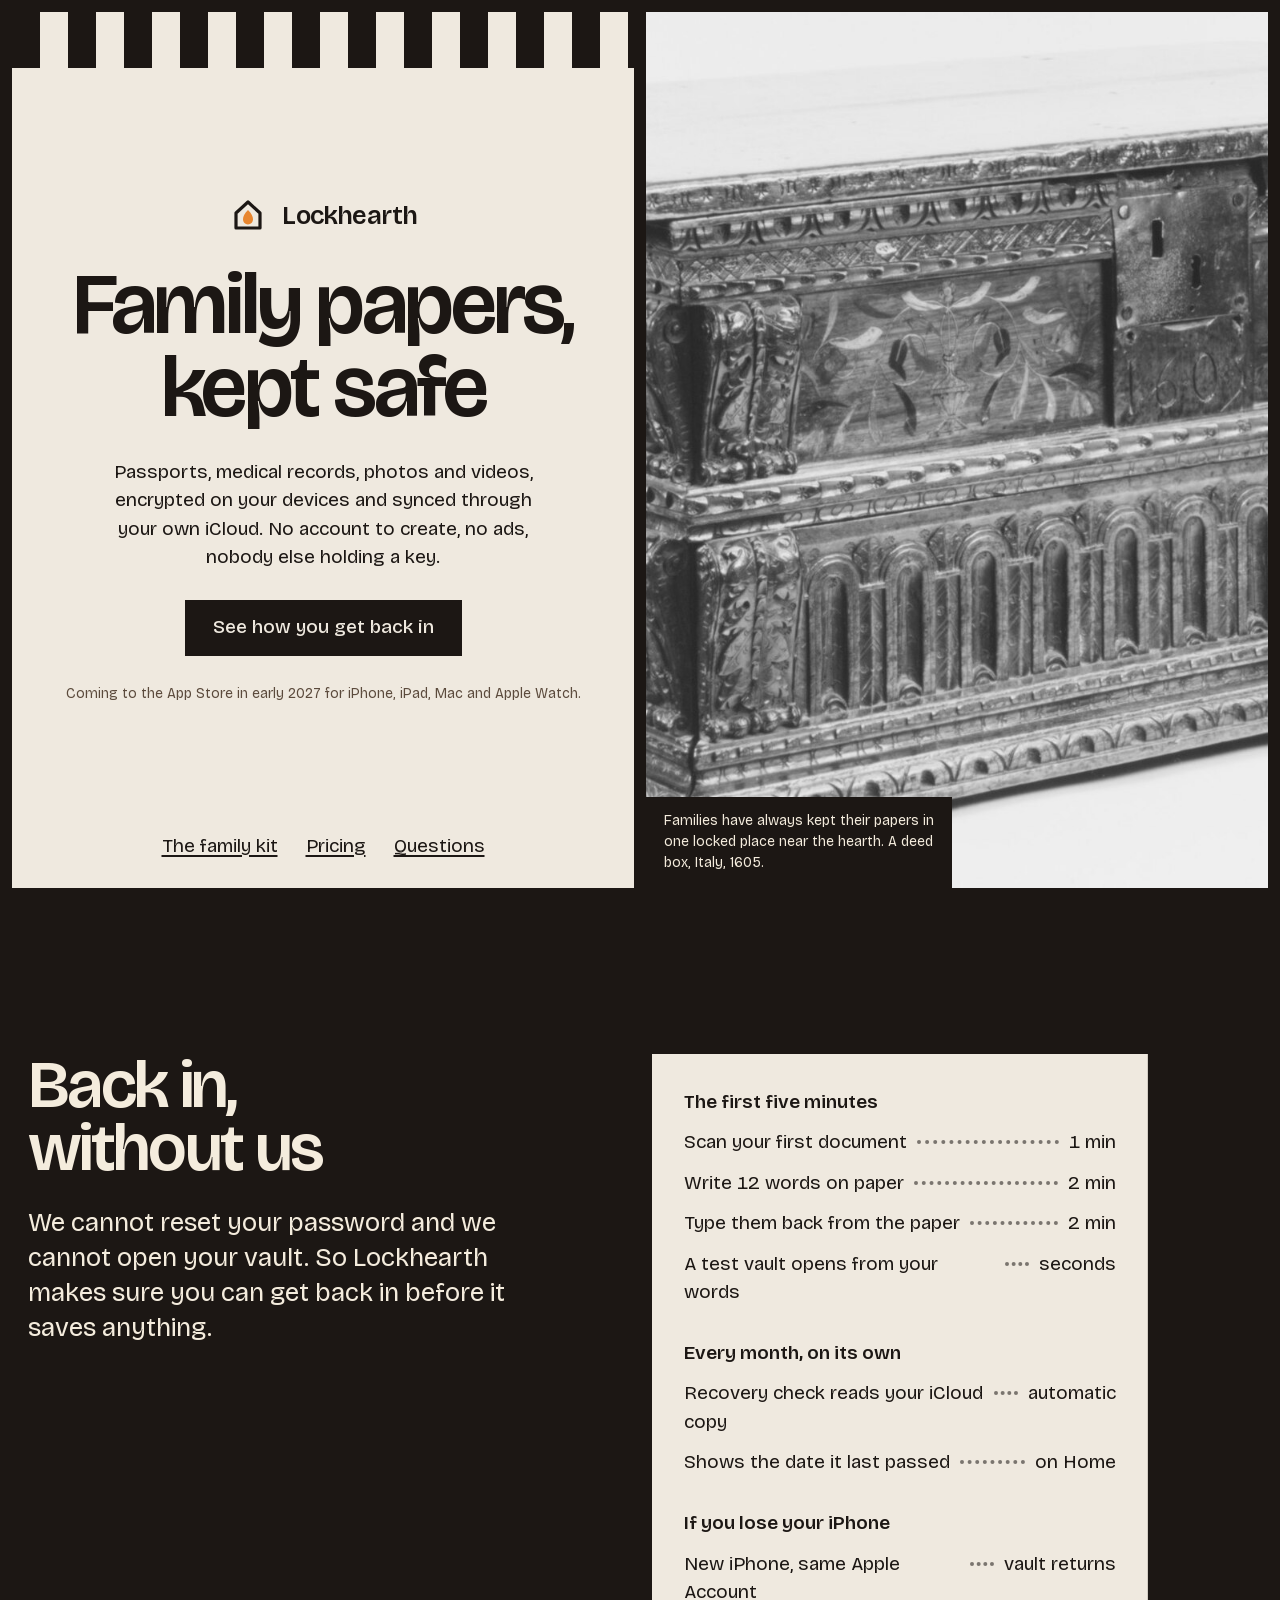
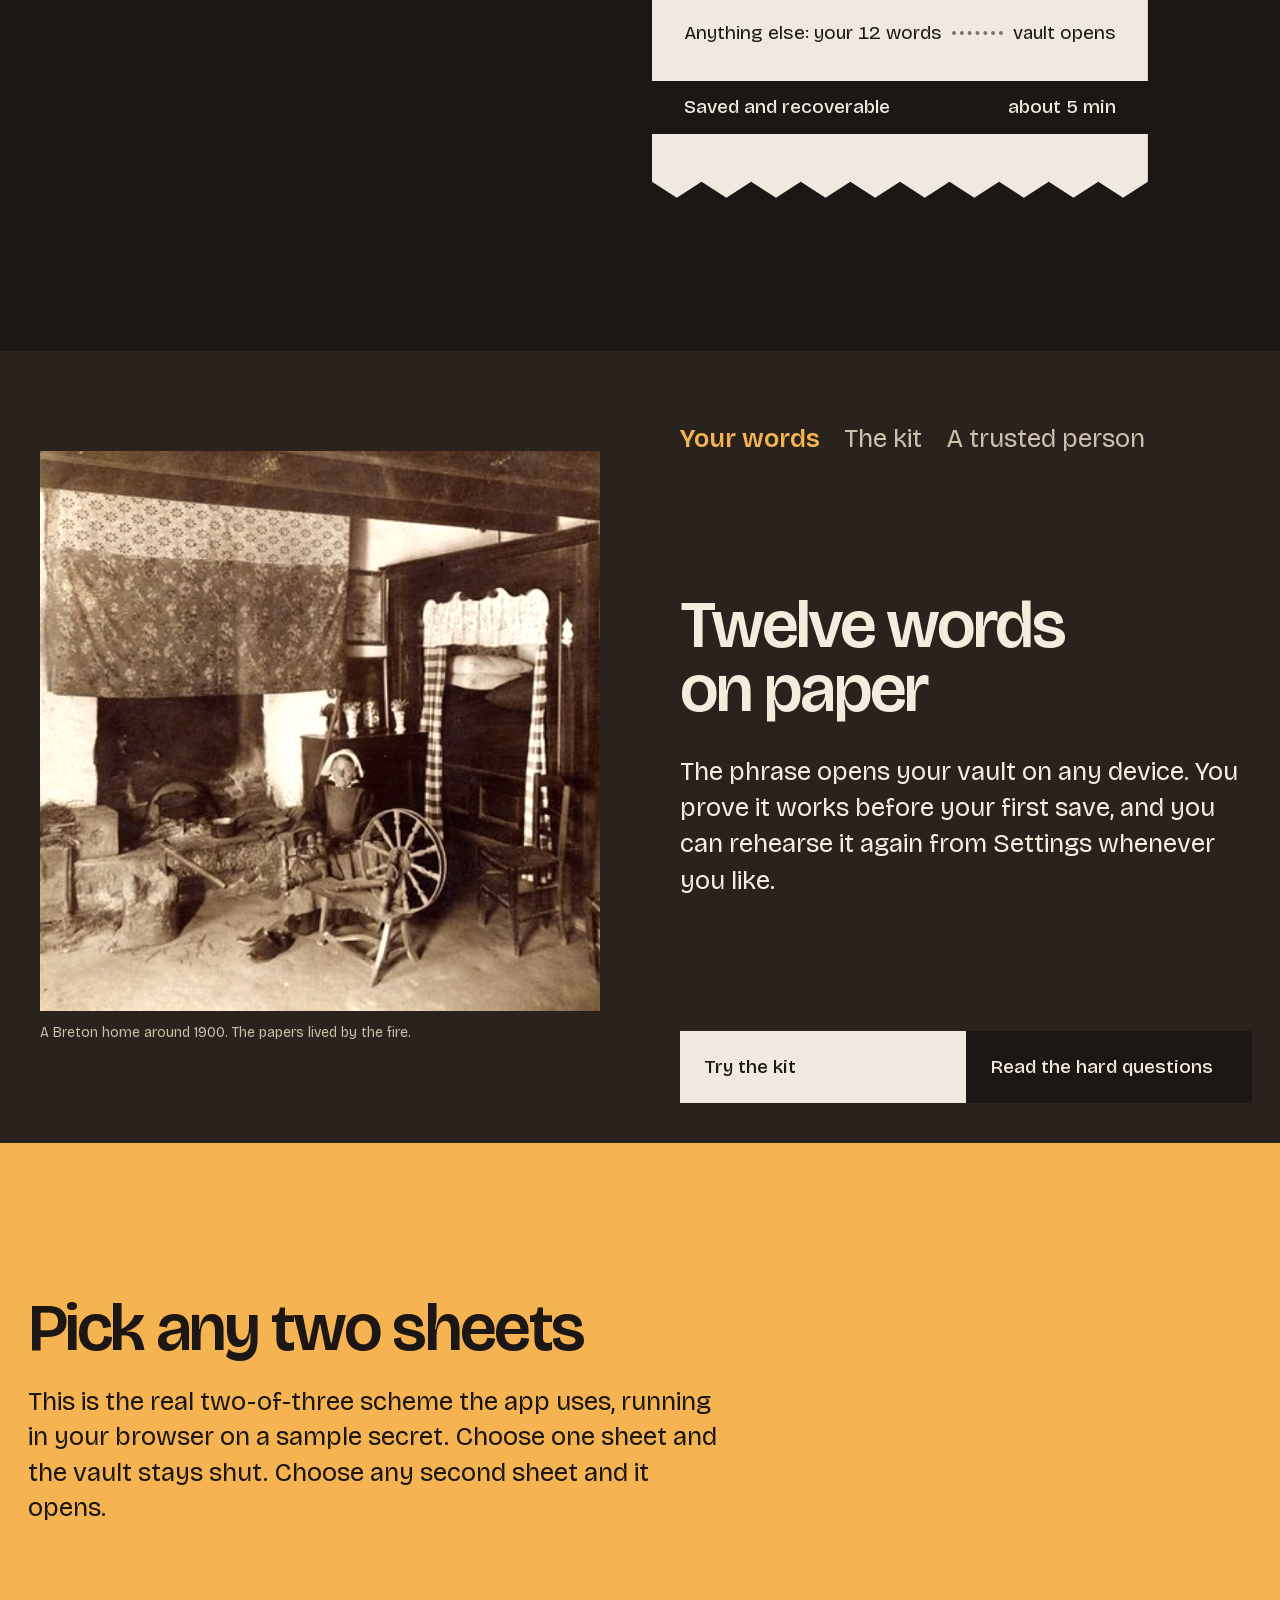
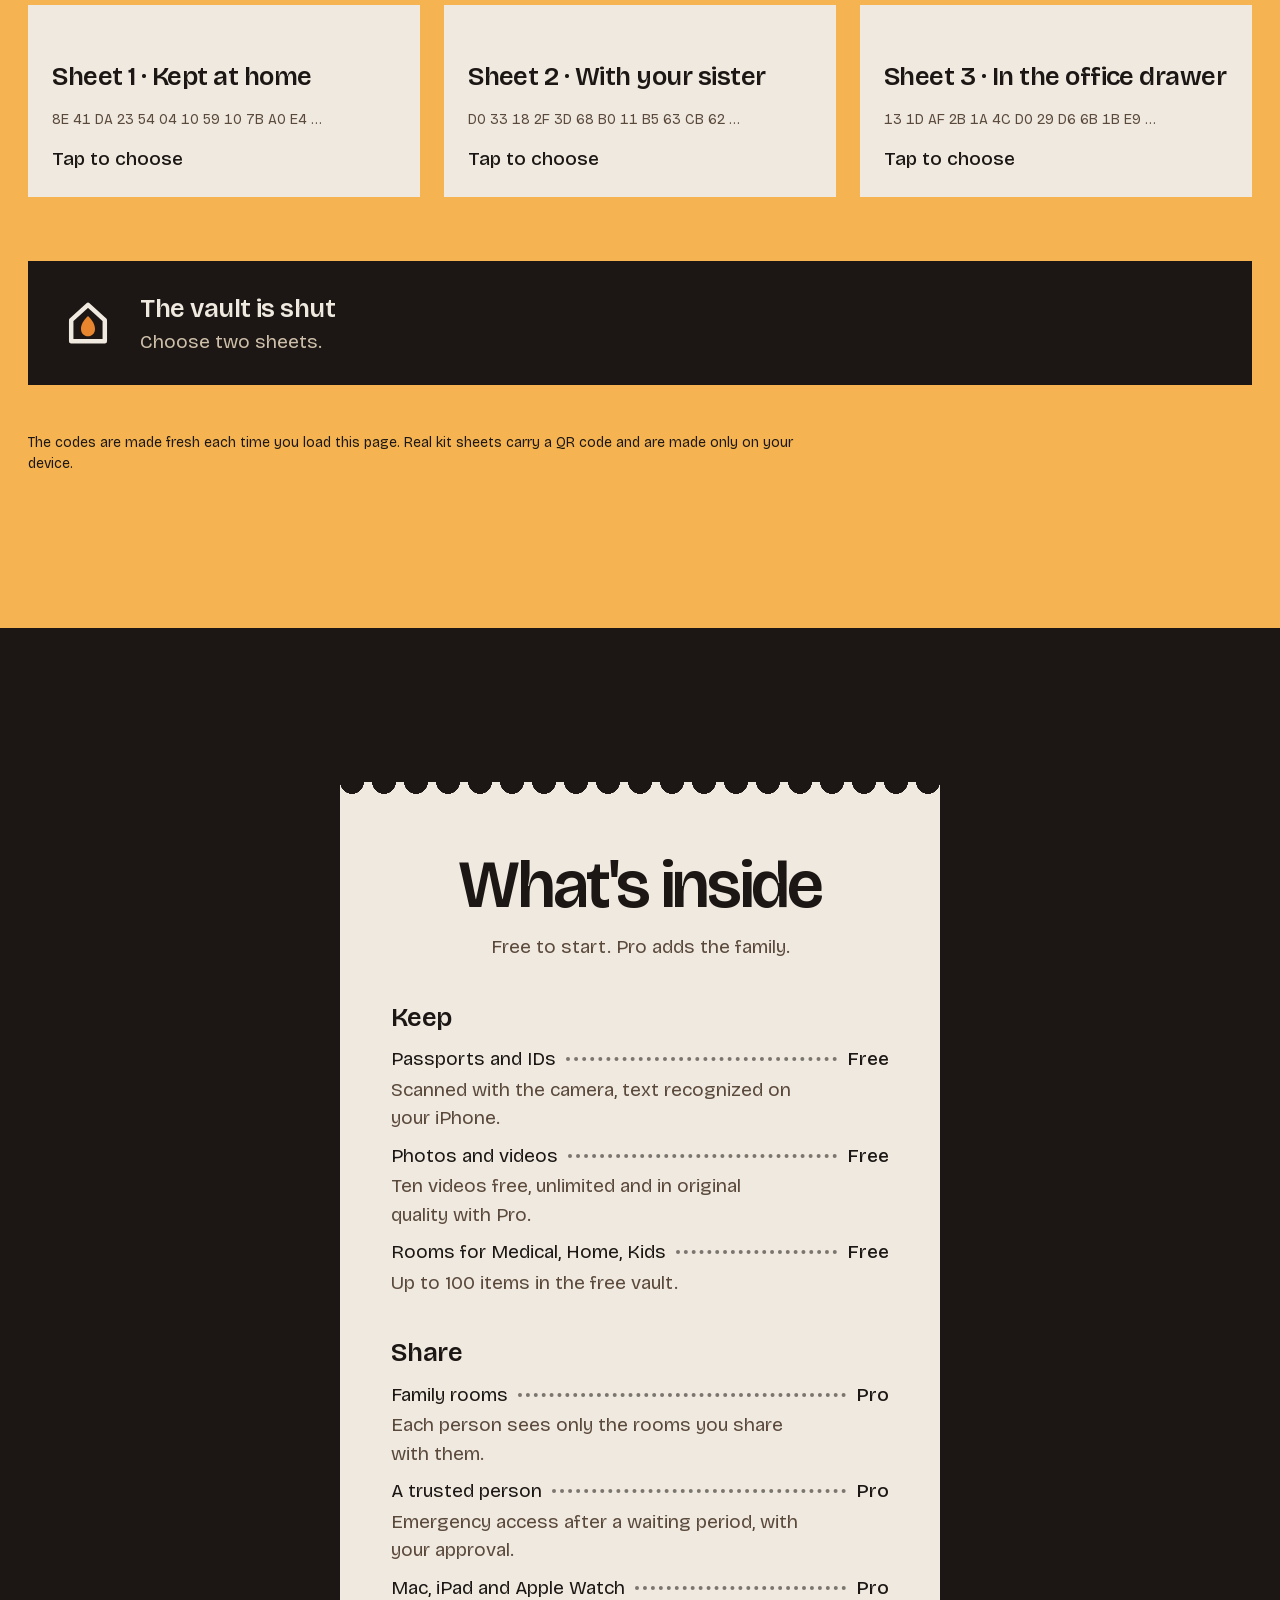
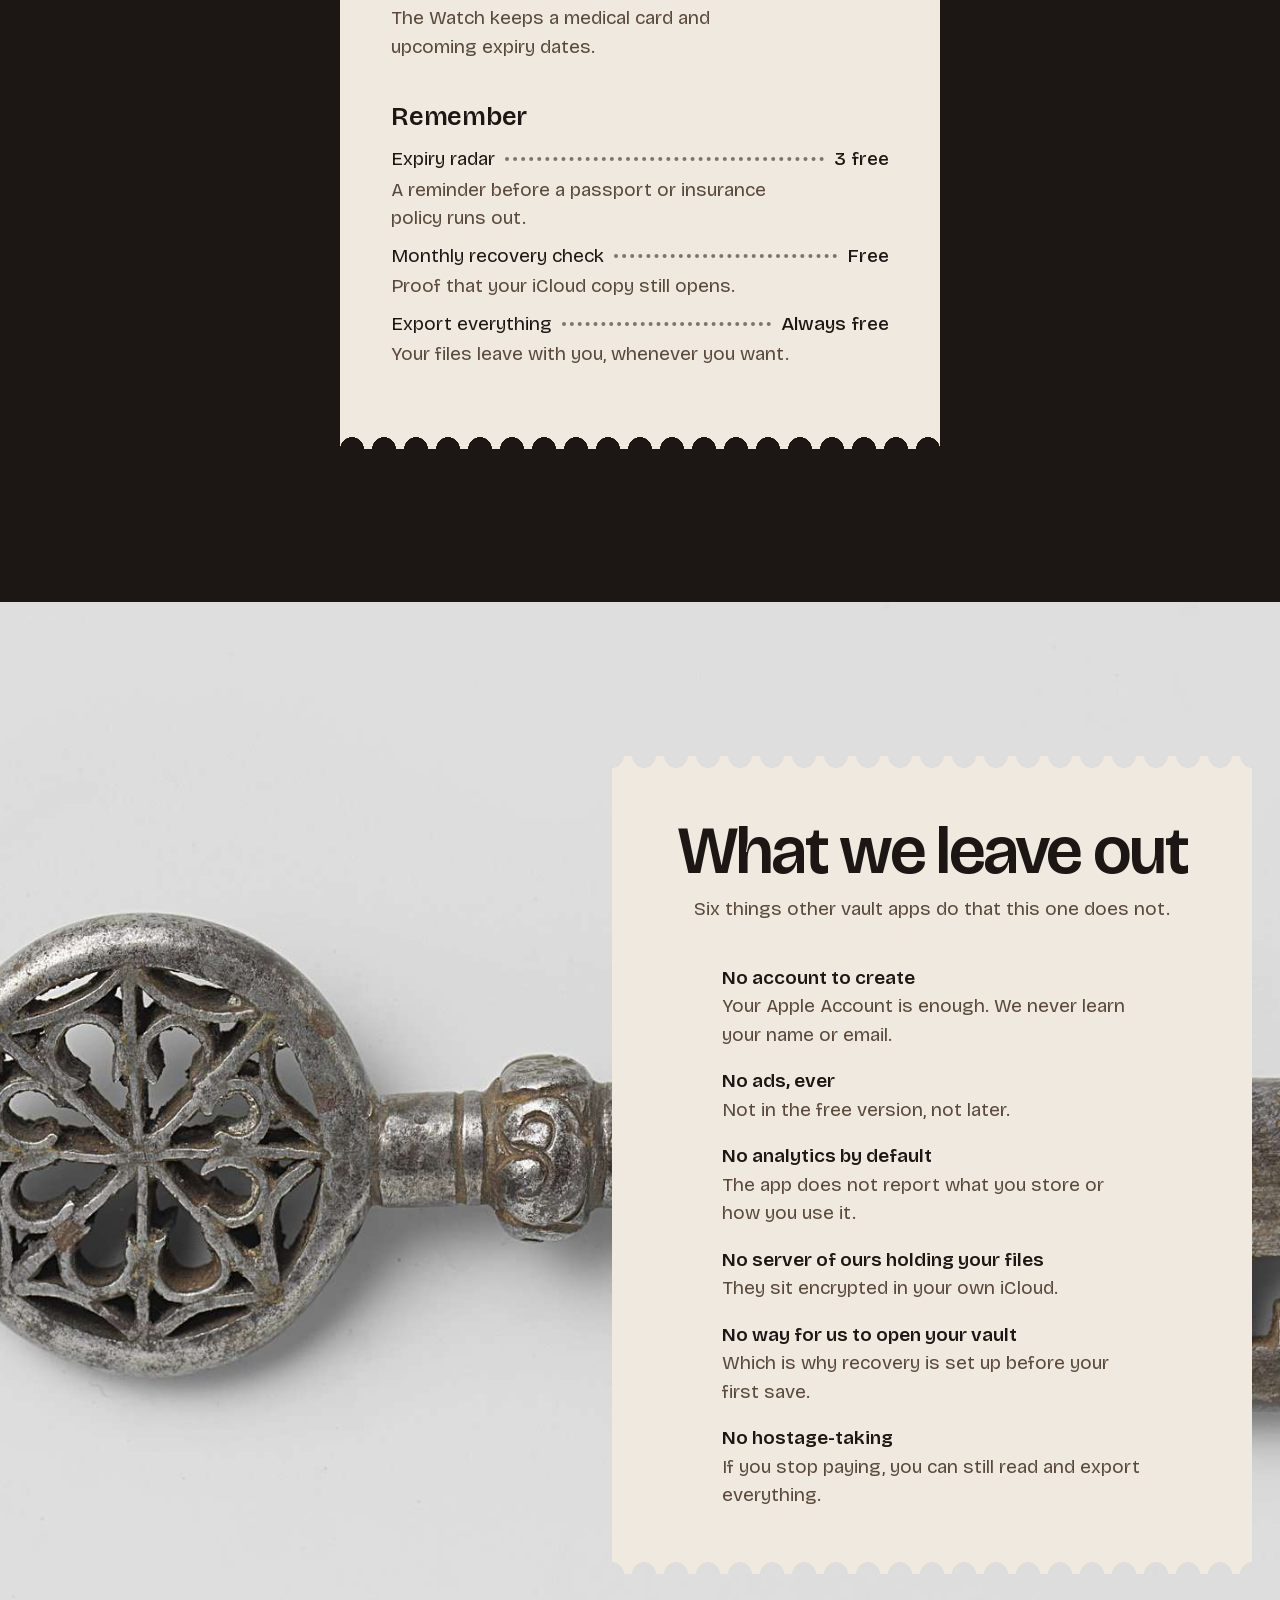
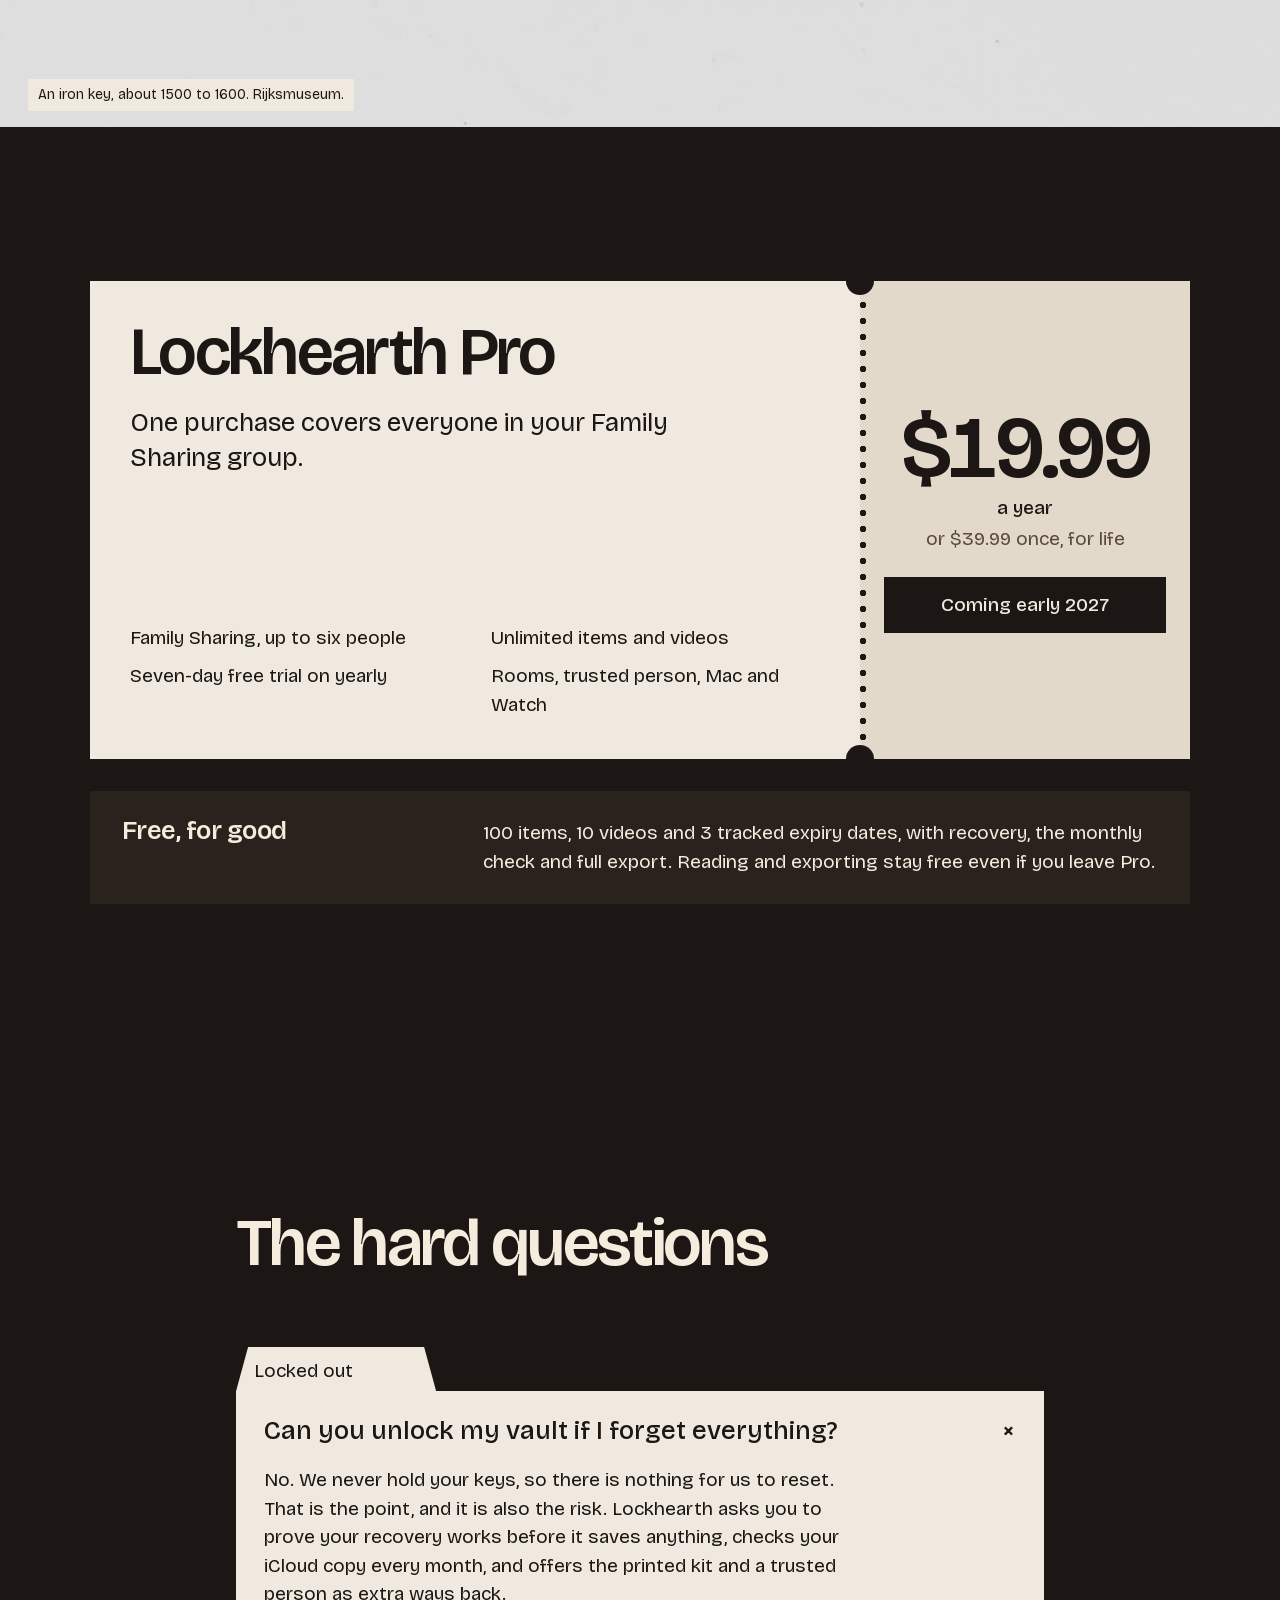
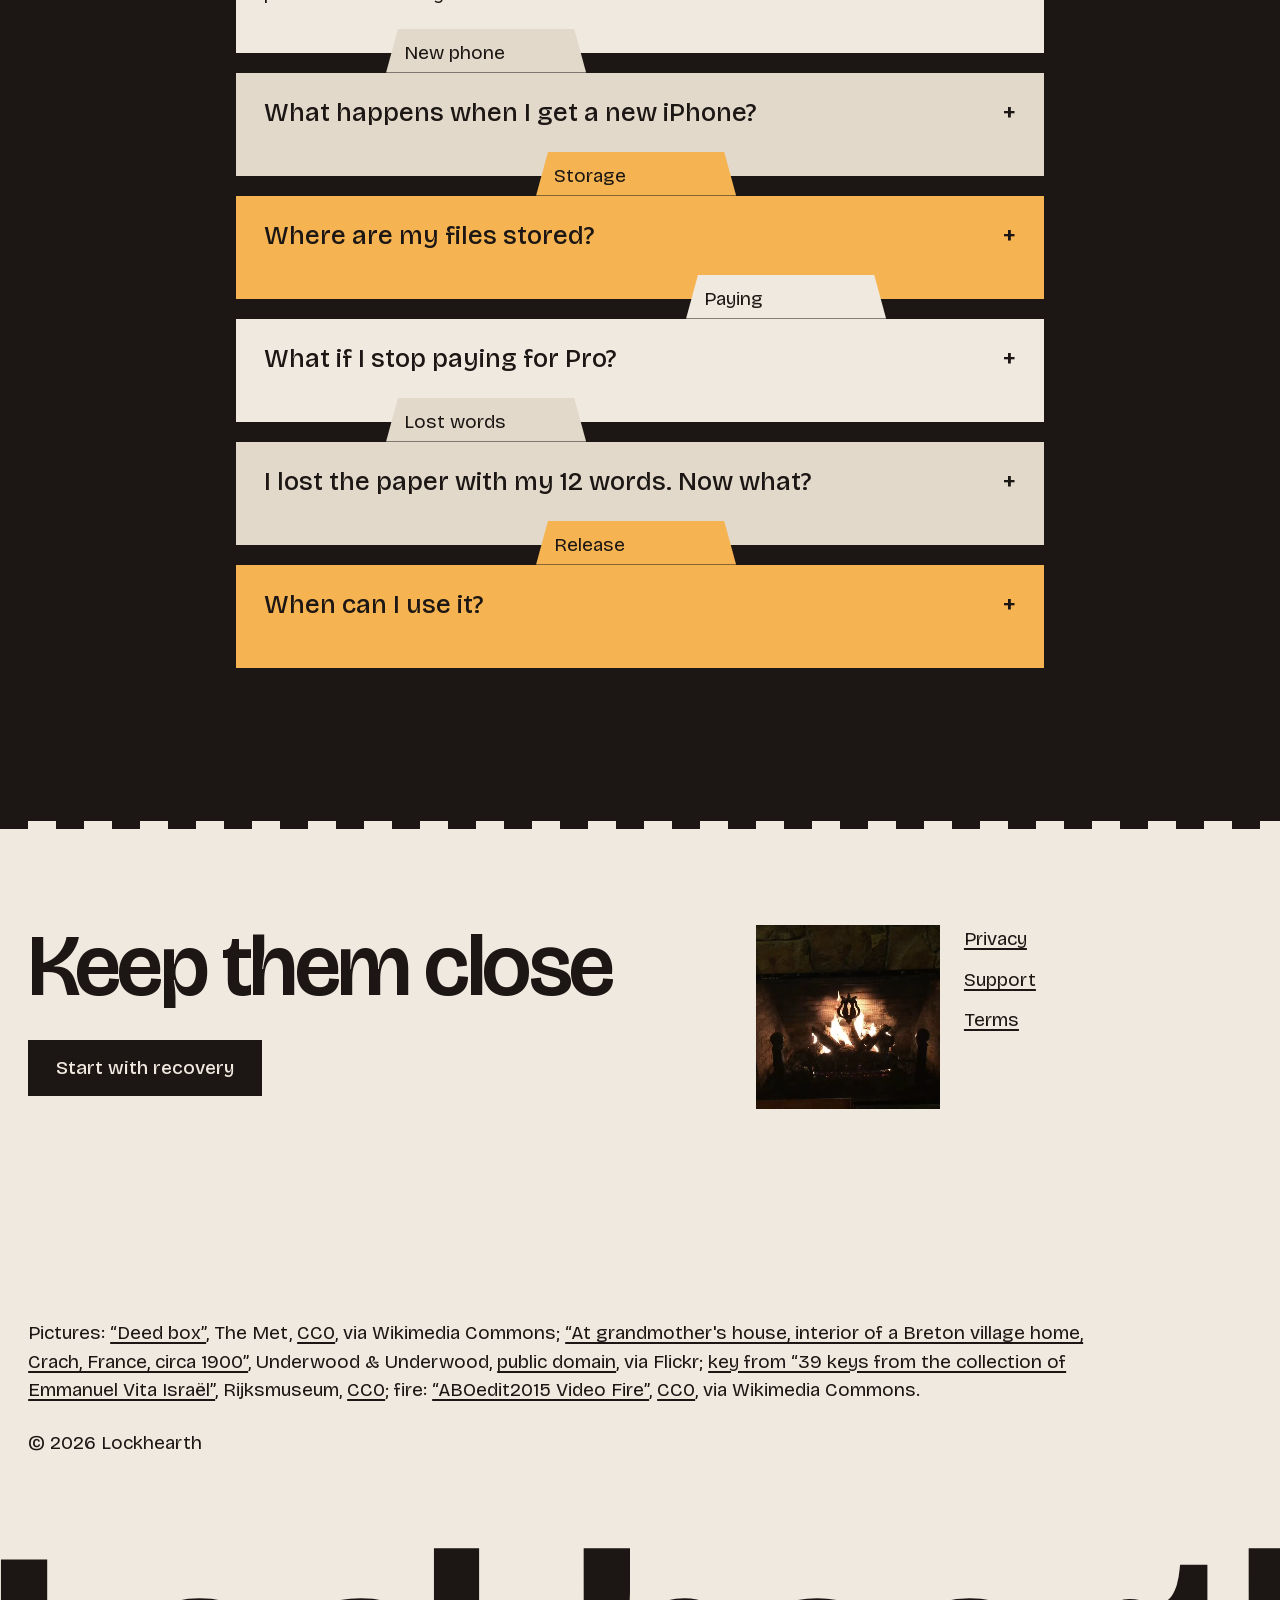
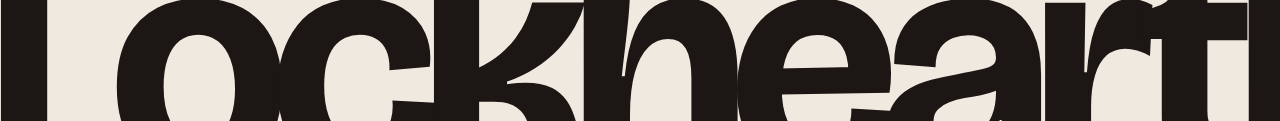
==== index.html @ ff902041 "Lockhearth site: landing page, privacy, support and terms Co-Authored-By: Claude Opus 5.5 <noreply@a" ====
<!doctype html>
<html lang="en">
<head>
<meta charset="utf-8">
<meta name="viewport" content="width=device-width, initial-scale=1">
<title>Lockhearth: a safe place for your family's papers</title>
<meta name="description" content="An encrypted vault for your family's passports, medical papers, photos and videos on iPhone, iPad, Mac and Apple Watch. No account, no ads. Coming to the App Store in early 2027.">
<meta name="theme-color" content="#1c1714">
<link rel="icon" href="favicon.png">
<link rel="apple-touch-icon" href="apple-touch-icon.png">
<link rel="preload" href="fonts/bricolage-latin.woff2" as="font" type="font/woff2" crossorigin>
<link rel="stylesheet" href="style.css">
<script>document.documentElement.classList.add("js")</script>
</head>
<body>
<a class="skip" href="#main">Skip to content</a>

<header class="hero">
  <div class="hero__card">
    <div class="stripe" aria-hidden="true"><span></span><span></span><span></span><span></span><span></span><span></span><span></span><span></span><span></span><span></span><span></span><span></span><span></span><span></span><span></span><span></span><span></span><span></span><span></span><span></span><span></span><span></span><span></span><span></span><span></span><span></span><span></span><span></span><span></span><span></span><span></span><span></span><span></span><span></span><span></span><span></span><span></span><span></span><span></span><span></span></div>
    <div class="hero__body">
      <a class="wordmark" href="./" aria-label="Lockhearth home">
        <svg viewBox="0 0 40 40" aria-hidden="true"><path d="M8 18 20 7l12 11v15H8z" fill="none" stroke="currentColor" stroke-width="3.2" stroke-linejoin="round"/><path d="M20 15c-3.6 3.4-5 6.6-5 9.2 0 3 2.2 5.2 5 5.2s5-2.2 5-5.2c0-2.6-1.4-5.8-5-9.2z" fill="#e8862f"/></svg>
        Lockhearth
      </a>
      <h1>Family papers, kept safe</h1>
      <p class="hero__lead">Passports, medical records, photos and videos, encrypted on your devices and synced through your own iCloud. No account to create, no ads, nobody else holding a key.</p>
      <a class="button" href="#back-in">See how you get back in</a>
      <p class="hero__when">Coming to the App Store in early 2027 for iPhone, iPad, Mac and Apple Watch.</p>
    </div>
    <nav class="hero__links" aria-label="Sections">
      <a href="#kit">The family kit</a>
      <a href="#pricing">Pricing</a>
      <a href="#questions">Questions</a>
    </nav>
  </div>
  <div class="hero__media">
    <figure class="hero__frame" data-crossfade>
      <img class="is-on drift" src="assets/deed-box.jpg" width="1920" height="1093" alt="A carved walnut deed box with an iron lock plate, dated 1605.">
      <img class="drift" src="assets/hearth.jpg" width="405" height="410" alt="The hearth of a Breton village home around 1900, with a spinning wheel and a box bed." loading="lazy">
      <img class="drift" src="assets/39-keys-from-the-collection-of-emmanuel.jpg" width="2000" height="1000" alt="An iron key from the sixteenth century with a pierced round bow." loading="lazy">
      <figcaption class="hero__caption">Families have always kept their papers in one locked place near the hearth. A deed box, Italy, 1605.</figcaption>
    </figure>
  </div>
</header>

<main id="main">

<section class="section" id="back-in" aria-labelledby="back-in-h">
  <div class="grid12">
    <div class="intro reveal">
      <h2 id="back-in-h">Back in, without us</h2>
      <p>We cannot reset your password and we cannot open your vault. So Lockhearth makes sure you can get back in before it saves anything.</p>
    </div>
    <div class="slip-wrap reveal">
      <div class="slip" role="group" aria-label="Recovery, step by step">
        <h3>The first five minutes</h3>
        <div class="row"><span class="what">Scan your first document</span><span class="leader"></span><span class="val">1 min</span></div>
        <div class="row"><span class="what">Write 12 words on paper</span><span class="leader"></span><span class="val">2 min</span></div>
        <div class="row"><span class="what">Type them back from the paper</span><span class="leader"></span><span class="val">2 min</span></div>
        <div class="row"><span class="what">A test vault opens from your words</span><span class="leader"></span><span class="val">seconds</span></div>
        <h3>Every month, on its own</h3>
        <div class="row"><span class="what">Recovery check reads your iCloud copy</span><span class="leader"></span><span class="val">automatic</span></div>
        <div class="row"><span class="what">Shows the date it last passed</span><span class="leader"></span><span class="val">on Home</span></div>
        <h3>If you lose your iPhone</h3>
        <div class="row"><span class="what">New iPhone, same Apple Account</span><span class="leader"></span><span class="val">vault returns</span></div>
        <div class="row"><span class="what">Anything else: your 12 words</span><span class="leader"></span><span class="val">vault opens</span></div>
        <div class="result"><span>Saved and recoverable</span><span class="num">about 5 min</span></div>
      </div>
    </div>
  </div>
</section>

<section class="plate" aria-label="Three ways back in">
  <div class="split">
    <div class="plate__img reveal">
      <figure>
        <img src="assets/hearth.jpg" width="405" height="410" alt="The hearth of a Breton village home around 1900." loading="lazy">
        <figcaption>A Breton home around 1900. The papers lived by the fire.</figcaption>
      </figure>
    </div>
    <div class="plate__text">
      <div class="tabs reveal" role="tablist" aria-label="Ways back in">
        <button role="tab" id="t-phrase" aria-controls="p-phrase" aria-selected="true">Your words</button>
        <button role="tab" id="t-kit" aria-controls="p-kit" aria-selected="false" tabindex="-1">The kit</button>
        <button role="tab" id="t-person" aria-controls="p-person" aria-selected="false" tabindex="-1">A trusted person</button>
      </div>
      <div class="reveal">
        <div class="panel" role="tabpanel" id="p-phrase" aria-labelledby="t-phrase">
          <h3>Twelve words on paper</h3>
          <p>The phrase opens your vault on any device. You prove it works before your first save, and you can rehearse it again from Settings whenever you like.</p>
        </div>
        <div class="panel" role="tabpanel" id="p-kit" aria-labelledby="t-kit" hidden>
          <h3>Three sheets, any two</h3>
          <p>Print the family kit and keep the sheets in different places: one at home, one with a sibling, one in a drawer at work. Any two open the vault. One alone reveals nothing.</p>
        </div>
        <div class="panel" role="tabpanel" id="p-person" aria-labelledby="t-person" hidden>
          <h3>Someone you choose</h3>
          <p>A trusted person can ask for access in an emergency. Nothing opens until a waiting period you set has passed and you approve it. You can refuse at any time before then.</p>
        </div>
      </div>
      <div class="cells reveal">
        <a href="#kit">Try the kit</a>
        <a href="#questions">Read the hard questions</a>
      </div>
    </div>
  </div>
</section>

<section class="section kit" id="kit" aria-labelledby="kit-h">
  <div class="grid12">
    <div class="head reveal">
      <h2 id="kit-h">Pick any two sheets</h2>
      <p>This is the real two-of-three scheme the app uses, running in your browser on a sample secret. Choose one sheet and the vault stays shut. Choose any second sheet and it opens.</p>
    </div>
    <div class="sheets reveal" data-kit>
      <button class="sheet" type="button" aria-pressed="false" data-x="1">
        <span class="stripe" aria-hidden="true"><span></span><span></span><span></span><span></span><span></span><span></span><span></span><span></span><span></span><span></span><span></span><span></span><span></span><span></span><span></span><span></span><span></span><span></span><span></span><span></span><span></span><span></span><span></span><span></span><span></span><span></span><span></span><span></span><span></span><span></span></span>
        <span class="sheet__body">
          <span class="sheet__name">Sheet 1 · Kept at home</span>
          <span class="sheet__code" data-code>Printed code appears here</span>
          <span class="sheet__state">Tap to choose</span>
        </span>
      </button>
      <button class="sheet" type="button" aria-pressed="false" data-x="2">
        <span class="stripe" aria-hidden="true"><span></span><span></span><span></span><span></span><span></span><span></span><span></span><span></span><span></span><span></span><span></span><span></span><span></span><span></span><span></span><span></span><span></span><span></span><span></span><span></span><span></span><span></span><span></span><span></span><span></span><span></span><span></span><span></span><span></span><span></span></span>
        <span class="sheet__body">
          <span class="sheet__name">Sheet 2 · With your sister</span>
          <span class="sheet__code" data-code>Printed code appears here</span>
          <span class="sheet__state">Tap to choose</span>
        </span>
      </button>
      <button class="sheet" type="button" aria-pressed="false" data-x="3">
        <span class="stripe" aria-hidden="true"><span></span><span></span><span></span><span></span><span></span><span></span><span></span><span></span><span></span><span></span><span></span><span></span><span></span><span></span><span></span><span></span><span></span><span></span><span></span><span></span><span></span><span></span><span></span><span></span><span></span><span></span><span></span><span></span><span></span><span></span></span>
        <span class="sheet__body">
          <span class="sheet__name">Sheet 3 · In the office drawer</span>
          <span class="sheet__code" data-code>Printed code appears here</span>
          <span class="sheet__state">Tap to choose</span>
        </span>
      </button>
    </div>
    <div class="vault reveal" data-vault aria-live="polite">
      <svg class="vault__icon" viewBox="0 0 40 40" aria-hidden="true"><path d="M8 18 20 7l12 11v15H8z" fill="none" stroke="currentColor" stroke-width="3.2" stroke-linejoin="round"/><path d="M20 15c-3.6 3.4-5 6.6-5 9.2 0 3 2.2 5.2 5 5.2s5-2.2 5-5.2c0-2.6-1.4-5.8-5-9.2z" fill="#e8862f"/></svg>
      <p class="vault__text"><strong data-vault-title>The vault is shut</strong><span data-vault-detail>Choose two sheets. Without the script, the idea is the same: any two of the three printed sheets rebuild the key; one sheet alone is just noise.</span></p>
    </div>
    <p class="note reveal">The codes are made fresh each time you load this page. Real kit sheets carry a QR code and are made only on your device.</p>
  </div>
</section>

<section class="section" aria-labelledby="inside-h">
  <div class="menu-wrap reveal">
    <div class="menu">
      <h2 id="inside-h">What's inside</h2>
      <p>Free to start. Pro adds the family.</p>
      <h3>Keep</h3>
      <div class="row"><span class="what">Passports and IDs</span><span class="leader"></span><span class="val">Free</span></div>
      <p class="desc">Scanned with the camera, text recognized on your iPhone.</p>
      <div class="row"><span class="what">Photos and videos</span><span class="leader"></span><span class="val">Free</span></div>
      <p class="desc">Ten videos free, unlimited and in original quality with Pro.</p>
      <div class="row"><span class="what">Rooms for Medical, Home, Kids</span><span class="leader"></span><span class="val">Free</span></div>
      <p class="desc">Up to 100 items in the free vault.</p>
      <h3>Share</h3>
      <div class="row"><span class="what">Family rooms</span><span class="leader"></span><span class="val">Pro</span></div>
      <p class="desc">Each person sees only the rooms you share with them.</p>
      <div class="row"><span class="what">A trusted person</span><span class="leader"></span><span class="val">Pro</span></div>
      <p class="desc">Emergency access after a waiting period, with your approval.</p>
      <div class="row"><span class="what">Mac, iPad and Apple Watch</span><span class="leader"></span><span class="val">Pro</span></div>
      <p class="desc">The Watch keeps a medical card and upcoming expiry dates.</p>
      <h3>Remember</h3>
      <div class="row"><span class="what">Expiry radar</span><span class="leader"></span><span class="val">3 free</span></div>
      <p class="desc">A reminder before a passport or insurance policy runs out.</p>
      <div class="row"><span class="what">Monthly recovery check</span><span class="leader"></span><span class="val">Free</span></div>
      <p class="desc">Proof that your iCloud copy still opens.</p>
      <div class="row"><span class="what">Export everything</span><span class="leader"></span><span class="val">Always free</span></div>
      <p class="desc">Your files leave with you, whenever you want.</p>
    </div>
  </div>
</section>

<section class="leave" aria-labelledby="leave-h">
  <img src="assets/39-keys-from-the-collection-of-emmanuel.jpg" width="2000" height="1000" alt="" loading="lazy">
  <div class="card reveal">
    <h2 id="leave-h">What we leave out</h2>
    <p>Six things other vault apps do that this one does not.</p>
    <ul>
      <li><strong>No account to create</strong><span>Your Apple Account is enough. We never learn your name or email.</span></li>
      <li><strong>No ads, ever</strong><span>Not in the free version, not later.</span></li>
      <li><strong>No analytics by default</strong><span>The app does not report what you store or how you use it.</span></li>
      <li><strong>No server of ours holding your files</strong><span>They sit encrypted in your own iCloud.</span></li>
      <li><strong>No way for us to open your vault</strong><span>Which is why recovery is set up before your first save.</span></li>
      <li><strong>No hostage-taking</strong><span>If you stop paying, you can still read and export everything.</span></li>
    </ul>
  </div>
  <p class="credit">An iron key, about 1500 to 1600. Rijksmuseum.</p>
</section>

<section class="section" id="pricing" aria-labelledby="pricing-h">
  <div class="ticket-wrap">
    <div class="ticket reveal">
      <div class="ticket__main">
        <div>
          <h2 id="pricing-h">Lockhearth Pro</h2>
          <p class="pitch">One purchase covers everyone in your Family Sharing group.</p>
        </div>
        <ul class="ticket__lines">
          <li>Family Sharing, up to six people</li>
          <li>Unlimited items and videos</li>
          <li>Seven-day free trial on yearly</li>
          <li>Rooms, trusted person, Mac and Watch</li>
        </ul>
      </div>
      <div class="ticket__stub">
        <p class="price num">$19.99<small>a year</small></p>
        <p class="or num">or $39.99 once, for life</p>
        <a class="button" href="#questions">Coming early 2027</a>
      </div>
    </div>
    <div class="free reveal">
      <h3>Free, for good</h3>
      <p>100 items, 10 videos and 3 tracked expiry dates, with recovery, the monthly check and full export. Reading and exporting stay free even if you leave Pro.</p>
    </div>
  </div>
</section>

<section class="section faq" id="questions" aria-labelledby="faq-h">
  <div class="grid12">
    <h2 class="heading reveal" id="faq-h">The hard questions</h2>
    <div class="cards reveal" data-cards>
      <div class="card-item" style="--i:0">
        <span class="card-tab">Locked out</span>
        <div class="card-body">
          <button class="card-q" type="button" aria-expanded="true" aria-controls="a1"><span>Can you unlock my vault if I forget everything?</span><span aria-hidden="true">+</span></button>
          <p class="card-a" id="a1">No. We never hold your keys, so there is nothing for us to reset. That is the point, and it is also the risk. Lockhearth asks you to prove your recovery works before it saves anything, checks your iCloud copy every month, and offers the printed kit and a trusted person as extra ways back.</p>
        </div>
      </div>
      <div class="card-item" style="--i:1">
        <span class="card-tab">New phone</span>
        <div class="card-body">
          <button class="card-q" type="button" aria-expanded="false" aria-controls="a2"><span>What happens when I get a new iPhone?</span><span aria-hidden="true">+</span></button>
          <p class="card-a" id="a2" hidden>Sign in with the same Apple Account and turn on iCloud Keychain. Your vault key arrives through iCloud Keychain and your encrypted files through iCloud. If the key has not arrived, the app waits and shows that it is waiting. It never shows an empty vault as if your files were gone. Your 12 words open it either way.</p>
        </div>
      </div>
      <div class="card-item" style="--i:2">
        <span class="card-tab">Storage</span>
        <div class="card-body">
          <button class="card-q" type="button" aria-expanded="false" aria-controls="a3"><span>Where are my files stored?</span><span aria-hidden="true">+</span></button>
          <p class="card-a" id="a3" hidden>On your devices and in your own iCloud, encrypted before they leave the device. Apple stores the encrypted data; neither Apple nor we can read it. Lockhearth has no server that receives your documents.</p>
        </div>
      </div>
      <div class="card-item" style="--i:3">
        <span class="card-tab">Paying</span>
        <div class="card-body">
          <button class="card-q" type="button" aria-expanded="false" aria-controls="a4"><span>What if I stop paying for Pro?</span><span aria-hidden="true">+</span></button>
          <p class="card-a" id="a4" hidden>You keep everything. You can read, open and export every file. You just cannot add beyond the free limits or use family features until you renew. A lifetime purchase stays lifetime.</p>
        </div>
      </div>
      <div class="card-item" style="--i:4">
        <span class="card-tab">Lost words</span>
        <div class="card-body">
          <button class="card-q" type="button" aria-expanded="false" aria-controls="a5"><span>I lost the paper with my 12 words. Now what?</span><span aria-hidden="true">+</span></button>
          <p class="card-a" id="a5" hidden>While you can still open the app, make a new phrase from Settings. The old one stops working for new data. If the paper may have been stolen, Lockhearth can also re-encrypt your vault so the old words open nothing.</p>
        </div>
      </div>
      <div class="card-item" style="--i:5">
        <span class="card-tab">Release</span>
        <div class="card-body">
          <button class="card-q" type="button" aria-expanded="false" aria-controls="a6"><span>When can I use it?</span><span aria-hidden="true">+</span></button>
          <p class="card-a" id="a6" hidden>Lockhearth is in testing now and comes to the App Store in early 2027, on iPhone, iPad, Mac and Apple Watch at the same time.</p>
        </div>
      </div>
    </div>
  </div>
</section>

</main>

<footer class="foot">
  <div class="stripe" aria-hidden="true"><span></span><span></span><span></span><span></span><span></span><span></span><span></span><span></span><span></span><span></span><span></span><span></span><span></span><span></span><span></span><span></span><span></span><span></span><span></span><span></span><span></span><span></span><span></span><span></span><span></span><span></span><span></span><span></span><span></span><span></span><span></span><span></span><span></span><span></span><span></span><span></span><span></span><span></span><span></span><span></span><span></span><span></span><span></span><span></span><span></span><span></span><span></span><span></span><span></span><span></span><span></span><span></span><span></span><span></span><span></span><span></span><span></span><span></span><span></span><span></span></div>
  <div class="foot__top">
    <div class="foot__invite">
      <p class="big">Keep them close</p>
      <a class="button" href="#back-in">Start with recovery</a>
    </div>
    <figure class="foot__fire">
      <video autoplay muted loop playsinline preload="metadata" poster="assets/aboedit2015-video-fire-poster.jpg" width="640" height="640" aria-label="A fire burning in a stone fireplace.">
        <source src="assets/aboedit2015-video-fire.webm" type="video/webm">
      </video>
    </figure>
    <nav class="foot__links" aria-label="Pages">
      <a href="privacy.html">Privacy</a>
      <a href="support.html">Support</a>
      <a href="terms.html">Terms</a>
    </nav>
  </div>
  <div class="foot__legal">
    <p class="credits">Pictures: <a href="https://commons.wikimedia.org/w/index.php?curid=60173444">“Deed box”</a>, The Met, <a href="https://creativecommons.org/publicdomain/zero/1.0/deed.en/">CC0</a>, via Wikimedia Commons; <a href="https://www.flickr.com/photos/70994841@N07/7899492072">“At grandmother's house, interior of a Breton village home, Crach, France, circa 1900”</a>, Underwood &amp; Underwood, <a href="https://creativecommons.org/publicdomain/mark/1.0/">public domain</a>, via Flickr; <a href="https://www.rijksmuseum.nl/en/collection/BK-KOG-2172">key from “39 keys from the collection of Emmanuel Vita Israël”</a>, Rijksmuseum, <a href="https://creativecommons.org/publicdomain/zero/1.0/">CC0</a>; fire: <a href="https://commons.wikimedia.org/wiki/File:ABOedit2015-Video-Fire.webm">“ABOedit2015 Video Fire”</a>, <a href="https://creativecommons.org/publicdomain/zero/1.0/deed.en">CC0</a>, via Wikimedia Commons.</p>
    <p>© 2026 Lockhearth</p>
  </div>
  <p class="foot__name" aria-hidden="true">Lockhearth</p>
</footer>

<script src="script.js" defer></script>
</body>
</html>
---- style.css ----
@font-face {
  font-family: "Bricolage Grotesque";
  src: url("fonts/bricolage-latin.woff2") format("woff2");
  font-weight: 200 800;
  font-display: swap;
}

:root {
  --bg: #1c1714;
  --surface: #2a221c;
  --paper: #efe9df;
  --paper-2: #e2d9cb;
  --ink: #1c1714;
  --muted: #5b4a3c;
  --on-bg: #f4ecdd;
  --on-bg-muted: #cdbfa9;
  --accent: #f5b451;
  --accent-ink: #1c1714;

  --step-small: clamp(0.8125rem, 0.79rem + 0.1vw, 0.875rem);
  --step-body: clamp(1.0625rem, 1rem + 0.25vw, 1.1875rem);
  --step-lead: clamp(1.25rem, 1.1rem + 0.7vw, 1.625rem);
  --step-head: clamp(2.25rem, 1.3rem + 3.6vw, 4.5rem);
  --step-display: clamp(2.75rem, 1rem + 5.6vw, 6.5rem);

  --margin: clamp(16px, 2.2vw, 32px);
  --gap: 12px;
  --section: clamp(96px, 12vw, 200px);
  --ease: cubic-bezier(0.2, 0.7, 0.2, 1);
}

*, *::before, *::after { box-sizing: border-box; }
html { -webkit-text-size-adjust: 100%; scroll-behavior: smooth; }
body {
  margin: 0;
  background: var(--bg);
  color: var(--on-bg);
  font-family: "Bricolage Grotesque", system-ui, sans-serif;
  font-size: var(--step-body);
  line-height: 1.5;
  font-optical-sizing: auto;
  -webkit-font-smoothing: antialiased;
}
img { display: block; max-width: 100%; height: auto; }
a { color: inherit; text-underline-offset: 0.18em; text-decoration-thickness: 2px; }
a:hover { text-decoration-color: var(--accent); }
h1, h2, h3 {
  font-weight: 600;
  letter-spacing: -0.04em;
  line-height: 0.95;
  margin: 0;
  text-wrap: balance;
}
p { margin: 0; }
:focus-visible { outline: 3px solid var(--accent); outline-offset: 3px; }
::selection { background: var(--accent); color: var(--accent-ink); }
.skip {
  position: absolute; left: var(--margin); top: -60px;
  background: var(--accent); color: var(--accent-ink); padding: 12px 16px; z-index: 10;
}
.skip:focus { top: var(--margin); }
.num { font-variant-numeric: tabular-nums; }

/* Buttons: one shape, square, one fill. */
.button {
  display: inline-flex; align-items: center; justify-content: center;
  min-height: 56px; padding: 0 28px;
  background: var(--ink); color: var(--paper);
  font: inherit; font-weight: 500; text-decoration: none;
  border: 0; cursor: pointer;
  transition: transform 160ms var(--ease), background-color 160ms var(--ease), color 160ms var(--ease);
}
.button:hover { background: var(--accent); color: var(--accent-ink); }
.button:active { transform: translateY(2px); }
.button--amber { background: var(--accent); color: var(--accent-ink); }
.button--amber:hover { background: var(--paper); color: var(--ink); }

/* The kit stripe: alternating ink and paper bars, the header of every printed sheet. */
.stripe {
  display: flex; height: 56px; overflow: hidden; min-width: 0; max-width: 100%;
}
.stripe span { flex: 0 0 28px; height: 100%; }
.stripe span:nth-child(odd) { background: var(--ink); }
.stripe span:nth-child(even) { background: var(--paper); }

/* ---------- Hero ---------- */
.hero {
  display: grid; grid-template-columns: minmax(0, 1fr) minmax(0, 1fr); gap: var(--gap);
  padding: var(--gap); min-height: 100svh;
}
.hero__card {
  background: var(--paper); color: var(--ink);
  display: flex; flex-direction: column;
  min-height: calc(100svh - 2 * var(--gap));
}
.hero__body {
  flex: 1; display: flex; flex-direction: column; align-items: center; justify-content: center;
  text-align: center; padding: 48px clamp(20px, 4vw, 64px);
  gap: 28px;
}
.wordmark { display: inline-flex; align-items: center; gap: 14px; font-weight: 600; font-size: var(--step-lead); letter-spacing: -0.03em; text-decoration: none; }
.wordmark svg { width: 40px; height: 40px; }
.hero h1 { font-size: var(--step-display); max-width: 13ch; }
.hero__lead { font-size: var(--step-body); max-width: 36ch; color: var(--ink); }
.hero__when { font-size: var(--step-small); color: var(--muted); }
.hero__links {
  display: flex; gap: 28px; justify-content: center; flex-wrap: wrap;
  padding: 0 20px 28px; font-size: var(--step-body);
}
.hero__media { position: relative; }
.hero__frame {
  margin: 0; position: sticky; top: var(--gap); height: calc(100svh - 2 * var(--gap));
  overflow: hidden; background: #d8d6d2;
}
.hero__frame img {
  position: absolute; inset: 0; width: 100%; height: 100%; object-fit: cover;
  opacity: 0; transition: opacity 1.6s ease;
}
.hero__frame img.is-on { opacity: 1; }
.hero__frame img.drift { animation: drift 24s ease-in-out infinite alternate; }
@keyframes drift { from { transform: scale(1); } to { transform: scale(1.06); } }
.hero__caption {
  position: absolute; left: 0; bottom: 0; max-width: 34ch;
  background: var(--bg); color: var(--on-bg); padding: 14px 18px;
  font-size: var(--step-small);
}

/* ---------- Sections shared ---------- */
.section { padding: var(--section) var(--margin); }
.grid12 { display: grid; grid-template-columns: repeat(12, 1fr); gap: 24px; max-width: 1440px; margin: 0 auto; }
.section h2 { font-size: var(--step-head); }
.intro p { margin-top: 24px; max-width: 30ch; color: var(--on-bg); font-size: var(--step-lead); line-height: 1.35; }

/* Slip: the recovery itinerary, with a zigzag cut along its bottom edge. */
.slip-wrap { grid-column: 7 / 12; }
.intro { grid-column: 1 / 6; }
.slip {
  background: var(--paper); color: var(--ink);
  padding: 36px 32px 64px;
  clip-path: polygon(0 0, 100% 0, 100% calc(100% - 16px), 95% 100%, 90% calc(100% - 16px), 85% 100%, 80% calc(100% - 16px), 75% 100%, 70% calc(100% - 16px), 65% 100%, 60% calc(100% - 16px), 55% 100%, 50% calc(100% - 16px), 45% 100%, 40% calc(100% - 16px), 35% 100%, 30% calc(100% - 16px), 25% 100%, 20% calc(100% - 16px), 15% 100%, 10% calc(100% - 16px), 5% 100%, 0 calc(100% - 16px));
  font-variant-numeric: tabular-nums;
}
.slip h3 { font-size: var(--step-body); letter-spacing: 0; line-height: 1.3; margin: 28px 0 8px; }
.slip h3:first-child { margin-top: 0; }
.row { display: flex; align-items: baseline; gap: 10px; padding: 6px 0; }
.row .what { flex: 0 1 auto; }
.row .leader { flex: 1 1 24px; border-bottom: 4px dotted currentColor; opacity: 0.55; transform: translateY(-4px); min-width: 24px; }
.row .val { flex: 0 0 auto; white-space: nowrap; }
.slip .result {
  display: flex; justify-content: space-between; gap: 12px; align-items: center;
  margin: 28px -32px 0; padding: 12px 32px; min-height: 44px;
  background: var(--ink); color: var(--paper); font-weight: 500;
}

/* Square plate: three ways back in. */
.plate { background: var(--surface); padding: 0; }
.plate .split { display: grid; grid-template-columns: 1fr 1fr; min-height: 88svh; }
.plate__img { display: flex; align-items: center; justify-content: center; padding: 40px; }
.plate__img figure { margin: 0; width: 100%; max-width: 640px; }
.plate__img img { width: 100%; aspect-ratio: 1; object-fit: cover; filter: sepia(0.25); }
.plate__img figcaption { margin-top: 12px; font-size: var(--step-small); color: var(--on-bg-muted); }
.plate__text { display: flex; flex-direction: column; justify-content: space-between; padding: 64px var(--margin) 40px 40px; gap: 48px; }
.tabs { display: flex; gap: 8px 24px; flex-wrap: wrap; }
.tabs button {
  font: inherit; font-size: var(--step-lead); background: none; border: 0; padding: 4px 0; cursor: pointer;
  color: var(--on-bg-muted); transition: color 160ms var(--ease);
}
.tabs button[aria-selected="true"] { color: var(--accent); font-weight: 600; }
.tabs button:hover { color: var(--on-bg); }
.panel h3 { font-size: var(--step-head); }
.panel p { margin-top: 32px; max-width: 34ch; font-size: var(--step-lead); line-height: 1.4; }
.panel[hidden] { display: none; }
.cells { display: grid; grid-template-columns: 1fr 1fr; }
.cells a {
  display: flex; align-items: center; padding: 0 24px; min-height: 72px; text-decoration: none; font-weight: 500;
  transition: background-color 160ms var(--ease), color 160ms var(--ease);
}
.cells a:first-child { background: var(--paper); color: var(--ink); }
.cells a:last-child { background: var(--bg); color: var(--on-bg); }
.cells a:hover { background: var(--accent); color: var(--accent-ink); }

/* The family kit: the live thing. */
.kit { background: var(--accent); color: var(--accent-ink); }
.kit .head { grid-column: 1 / 8; }
.kit .head p { margin-top: 24px; max-width: 46ch; font-size: var(--step-lead); line-height: 1.35; }
.sheets { grid-column: 1 / 13; display: grid; grid-template-columns: repeat(3, minmax(0, 1fr)); gap: 24px; margin-top: 56px; }
.sheet {
  appearance: none; font: inherit; color: var(--ink); text-align: left; cursor: pointer;
  background: var(--paper); border: 0; padding: 0; display: flex; flex-direction: column;
  transition: transform 220ms var(--ease), background-color 220ms var(--ease);
}
.sheet .stripe { height: 28px; }
.sheet .stripe span { flex-basis: 14px; }
.sheet__body { padding: 24px; display: grid; gap: 14px; }
.sheet__name { font-size: var(--step-lead); font-weight: 600; letter-spacing: -0.02em; }
.sheet__code { font-variant-numeric: tabular-nums; word-break: break-all; color: var(--muted); font-size: var(--step-small); }
.sheet__state { font-weight: 500; }
.sheet:hover { transform: translateY(-4px); }
.sheet[aria-pressed="true"] { background: var(--ink); color: var(--paper); transform: translateY(-10px); }
.sheet[aria-pressed="true"] .sheet__code { color: var(--on-bg-muted); }
.sheet[aria-pressed="true"] .stripe span:nth-child(odd) { background: var(--accent); }
.vault {
  grid-column: 1 / 13; margin-top: 40px; background: var(--ink); color: var(--paper);
  padding: 28px 32px; display: grid; grid-template-columns: auto 1fr; gap: 24px; align-items: center; min-height: 120px;
}
.vault__icon { width: 56px; height: 56px; }
.vault__text strong { display: block; font-size: var(--step-lead); font-weight: 600; letter-spacing: -0.02em; }
.vault__text span { color: var(--on-bg-muted); }
.vault.is-open { background: var(--paper); color: var(--ink); }
.vault.is-open .vault__text span { color: var(--muted); }
.kit .note { grid-column: 1 / 9; margin-top: 24px; font-size: var(--step-small); }

/* Menu sheet: what is inside, with dot leaders and scalloped edges. */
.menu-wrap { display: flex; justify-content: center; }
.menu {
  width: min(600px, 100%); background: var(--paper); color: var(--ink);
  padding: 72px clamp(20px, 4vw, 56px) 80px;
  -webkit-mask: radial-gradient(12px at 50% 0, #0000 98%, #000) 50% 0 / 32px 51% repeat-x,
                radial-gradient(12px at 50% 100%, #0000 98%, #000) 50% 100% / 32px 51% repeat-x;
          mask: radial-gradient(12px at 50% 0, #0000 98%, #000) 50% 0 / 32px 51% repeat-x,
                radial-gradient(12px at 50% 100%, #0000 98%, #000) 50% 100% / 32px 51% repeat-x;
}
.menu h2 { text-align: center; font-size: var(--step-head); }
.menu > p:not(.desc) { text-align: center; margin-top: 16px; color: var(--muted); }
.menu h3 { font-size: var(--step-lead); letter-spacing: -0.01em; margin: 44px 0 6px; }
.menu .row { padding: 9px 0 0; font-size: var(--step-body); }
.menu .desc { font-size: var(--step-body); color: var(--muted); max-width: 34ch; margin-top: 2px; }
.menu .val { font-weight: 500; }

/* Printed list sheet over the key. */
.leave { position: relative; padding: var(--section) var(--margin); overflow: hidden; background: #d9d7d3; }
.leave > img { position: absolute; inset: 0; width: 100%; height: 100%; object-fit: cover; }
.leave .card {
  position: relative; margin-left: auto; width: min(640px, 100%);
  background: var(--paper); color: var(--ink); padding: 64px clamp(24px, 5vw, 64px); text-align: center;
  -webkit-mask: radial-gradient(12px at 50% 0, #0000 98%, #000) 50% 0 / 32px 51% repeat-x,
                radial-gradient(12px at 50% 100%, #0000 98%, #000) 50% 100% / 32px 51% repeat-x;
          mask: radial-gradient(12px at 50% 0, #0000 98%, #000) 50% 0 / 32px 51% repeat-x,
                radial-gradient(12px at 50% 100%, #0000 98%, #000) 50% 100% / 32px 51% repeat-x;
}
.leave h2 { font-size: var(--step-head); }
.leave .card > p { margin-top: 12px; color: var(--muted); }
.leave ul { list-style: none; padding: 0; margin: 40px auto 0; max-width: 420px; text-align: left; display: grid; gap: 18px; }
.leave li strong { display: block; font-weight: 600; }
.leave li span { color: var(--muted); }
.leave .credit { position: absolute; left: var(--margin); bottom: 16px; font-size: var(--step-small); color: var(--ink); background: var(--paper); padding: 6px 10px; }

/* Pricing ticket. */
.ticket-wrap { display: flex; flex-direction: column; align-items: center; gap: 32px; }
.ticket {
  position: relative; width: min(1100px, 100%); display: grid; grid-template-columns: 7fr 3fr;
  aspect-ratio: 2.3 / 1; background: var(--paper); color: var(--ink);
}
.ticket::before, .ticket::after {
  content: ""; position: absolute; left: 70%; width: 28px; height: 28px; margin-left: -14px;
  background: var(--bg); border-radius: 50%;
}
.ticket::before { top: -14px; }
.ticket::after { bottom: -14px; }
.ticket__main { padding: 40px; display: flex; flex-direction: column; justify-content: space-between; gap: 32px; }
.ticket__main h2 { font-size: var(--step-head); }
.ticket__main .pitch { font-size: var(--step-lead); line-height: 1.35; max-width: 32ch; margin-top: 20px; }
.ticket__lines { display: grid; grid-template-columns: 1fr 1fr; gap: 10px 32px; list-style: none; padding: 0; margin: 0; }
.ticket__stub {
  background: var(--paper-2); display: flex; flex-direction: column; justify-content: center; align-items: center;
  text-align: center; gap: 8px; padding: 32px 24px;
  background-image: radial-gradient(circle, var(--bg) 3px, transparent 3.5px);
  background-size: 6px 16px; background-repeat: repeat-y; background-position: left top;
}
.price { font-size: var(--step-display); font-weight: 600; letter-spacing: -0.04em; line-height: 0.95; }
.price small { display: block; margin-top: 8px; font-size: var(--step-body); letter-spacing: 0; font-weight: 500; }
.ticket__stub .or { color: var(--muted); }
.ticket__stub .button { width: 100%; margin-top: 16px; }
.free {
  width: min(1100px, 100%); display: grid; grid-template-columns: 1fr 2fr; gap: 24px; align-items: baseline;
  background: var(--surface); padding: 28px 32px;
}
.free h3 { font-size: var(--step-lead); letter-spacing: -0.02em; }
.free p { color: var(--on-bg); }

/* FAQ: tabbed index cards. */
.faq .heading { grid-column: 3 / 11; }
.cards { grid-column: 3 / 11; margin-top: 48px; }
.card-item { position: relative; margin-top: -24px; }
.card-item:first-child { margin-top: 0; }
.card-tab {
  display: block; width: 200px; height: 44px; white-space: nowrap; padding: 10px 18px; font-size: var(--step-body);
  clip-path: polygon(0 100%, 12px 0, calc(100% - 12px) 0, 100% 100%);
}
.card-body { padding: 20px 28px 44px; }
.card-item:nth-child(3n+1) .card-tab, .card-item:nth-child(3n+1) .card-body { background: var(--paper); color: var(--ink); }
.card-item:nth-child(3n+2) .card-tab, .card-item:nth-child(3n+2) .card-body { background: var(--paper-2); color: var(--ink); }
.card-item:nth-child(3n+3) .card-tab, .card-item:nth-child(3n+3) .card-body { background: var(--accent); color: var(--accent-ink); }
.card-item:nth-child(1) .card-tab { margin-left: 0; }
.card-item:nth-child(2) .card-tab { margin-left: 150px; }
.card-item:nth-child(3) .card-tab { margin-left: 300px; }
.card-item:nth-child(4) .card-tab { margin-left: 450px; }
.card-item:nth-child(5) .card-tab { margin-left: 150px; }
.card-item:nth-child(6) .card-tab { margin-left: 300px; }
.card-q {
  appearance: none; background: none; border: 0; padding: 0; font: inherit; color: inherit; text-align: left;
  font-size: var(--step-lead); font-weight: 500; cursor: pointer; width: 100%; display: flex; justify-content: space-between; gap: 16px;
}
.card-q span:last-child { transition: transform 220ms var(--ease); }
.card-q[aria-expanded="true"] span:last-child { transform: rotate(45deg); }
.card-a { margin-top: 16px; max-width: 50ch; }
.card-a[hidden] { display: none; }

/* Footer: the back of the sheet. */
.foot { background: var(--paper); color: var(--ink); min-height: 100svh; position: relative; overflow: hidden; display: flex; flex-direction: column; }
.foot .stripe { height: 8px; }
.foot .stripe span { flex-basis: 28px; }
.foot__top { display: grid; grid-template-columns: repeat(12, 1fr); gap: 24px; padding: 96px var(--margin) 0; }
.foot__invite { grid-column: 1 / 8; }
.foot__invite p.big { font-size: var(--step-display); font-weight: 600; letter-spacing: -0.04em; line-height: 0.95; max-width: 14ch; }
.foot__invite .button { margin-top: 32px; }
.foot__fire { grid-column: 8 / 10; margin: 0; }
.foot__fire video { width: 100%; height: auto; aspect-ratio: 1; object-fit: cover; display: block; background: var(--bg); }
.foot__links { grid-column: 10 / 13; display: grid; gap: 12px; align-content: start; }
.foot__legal { margin-top: auto; padding: 0 var(--margin); display: flex; justify-content: space-between; gap: 24px; flex-wrap: wrap; position: relative; z-index: 1; }
.foot__legal .credits { max-width: 90ch; }
.foot__name {
  font-size: clamp(5rem, 25vw, 26rem); font-weight: 700; letter-spacing: -0.06em; line-height: 0.8;
  white-space: nowrap; margin: 8px 0 0 -0.04em; transform: translateY(28%); color: var(--ink);
}

/* Inner pages: one printed sheet on the charcoal ground. */
.doc-nav { display: flex; justify-content: space-between; align-items: center; padding: 20px var(--margin); gap: 24px; flex-wrap: wrap; }
.doc-nav .wordmark { color: var(--on-bg); }
.doc-nav nav { display: flex; gap: 24px; }
.doc { width: min(860px, calc(100% - 2 * var(--margin))); margin: 32px auto var(--section); background: var(--paper); color: var(--ink); }
.doc__body { padding: clamp(28px, 5vw, 72px); }
.doc h1 { font-size: clamp(2.5rem, 1.6rem + 3vw, 4.25rem); }
.doc .updated { margin-top: 16px; color: var(--muted); font-size: var(--step-small); }
.doc h2 { font-size: clamp(1.5rem, 1.2rem + 1vw, 2rem); letter-spacing: -0.03em; margin: 48px 0 12px; line-height: 1.1; }
.doc p, .doc li { max-width: 68ch; }
.doc p + p { margin-top: 14px; }
.doc ul { padding-left: 1.2em; display: grid; gap: 8px; }
.doc .lead { font-size: var(--step-lead); line-height: 1.4; margin-top: 28px; }
.doc .plain { background: var(--paper-2); padding: 20px 24px; margin-top: 28px; }

/* Entrance motion: content is visible by default; script adds the travel. */
.js .reveal { opacity: 0; transform: translateY(24px); transition: opacity 700ms var(--ease), transform 700ms var(--ease); }
.js .reveal.is-in { opacity: 1; transform: none; }

@media (max-width: 900px) {
  .hero { grid-template-columns: minmax(0, 1fr); padding: 12px; }
  .hero__media { order: -1; }
  .hero__frame { position: relative; top: 0; height: 48svh; }
  .hero__card { min-height: 0; margin-top: -24px; position: relative; }
  .hero .stripe { height: 40px; }
  .hero h1 { font-size: clamp(2.5rem, 11vw, 4rem); max-width: none; }
  .grid12 { grid-template-columns: minmax(0, 1fr); }
  .intro, .slip-wrap, .kit .head, .sheets, .vault, .kit .note, .faq .heading, .cards { grid-column: 1 / -1; }
  .slip { padding: 28px 20px 56px; }
  .slip .result { margin: 24px -20px 0; padding: 12px 20px; }
  .plate .split { grid-template-columns: 1fr; min-height: 0; }
  .plate__img { padding: 16px; }
  .plate__text { padding: 24px 16px 40px; }
  .cells { grid-template-columns: 1fr; }
  .cells a { min-height: 60px; }
  .sheets { grid-template-columns: minmax(0, 1fr); gap: 12px; }
  .vault { grid-template-columns: 1fr; padding: 24px 20px; }
  .ticket { grid-template-columns: 1fr; aspect-ratio: auto; }
  .ticket__stub { order: -1; min-height: 280px; }
  .ticket::before, .ticket::after { left: auto; bottom: auto; top: 266px; margin: 0; }
  .ticket::before { left: -14px; }
  .ticket::after { right: -14px; }
  .ticket__main { padding: 28px 20px; }
  .ticket__lines { grid-template-columns: 1fr; }
  .ticket__stub { background-size: 16px 6px; background-repeat: repeat-x; background-position: left bottom; }
  .free { grid-template-columns: 1fr; padding: 24px 20px; }
  .card-tab { width: max-content; min-width: 120px; padding: 10px 20px; }
  .card-item:nth-child(n) .card-tab { margin-left: calc((var(--i, 0)) * 48px); }
  .card-body { padding: 18px 20px 22px; }
  .foot__top { grid-template-columns: 1fr; padding-top: 64px; }
  .foot__invite, .foot__links, .foot__fire { grid-column: 1 / -1; }
  .foot__fire { max-width: 240px; }
  .foot__invite .button { width: 100%; }
  .foot__links { grid-auto-flow: column; justify-content: start; gap: 20px; }
  .foot__name { font-size: 34vw; }
  .leave .card { margin: 0 auto; }
}

@media (prefers-reduced-motion: reduce) {
  html { scroll-behavior: auto; }
  .js .reveal { opacity: 1; transform: none; transition: none; }
  .hero__frame img { transition: none; }
  .hero__frame img.drift { animation: none; }
  .foot__fire { display: none; }
  .sheet, .sheet:hover, .sheet[aria-pressed="true"] { transform: none; }
}
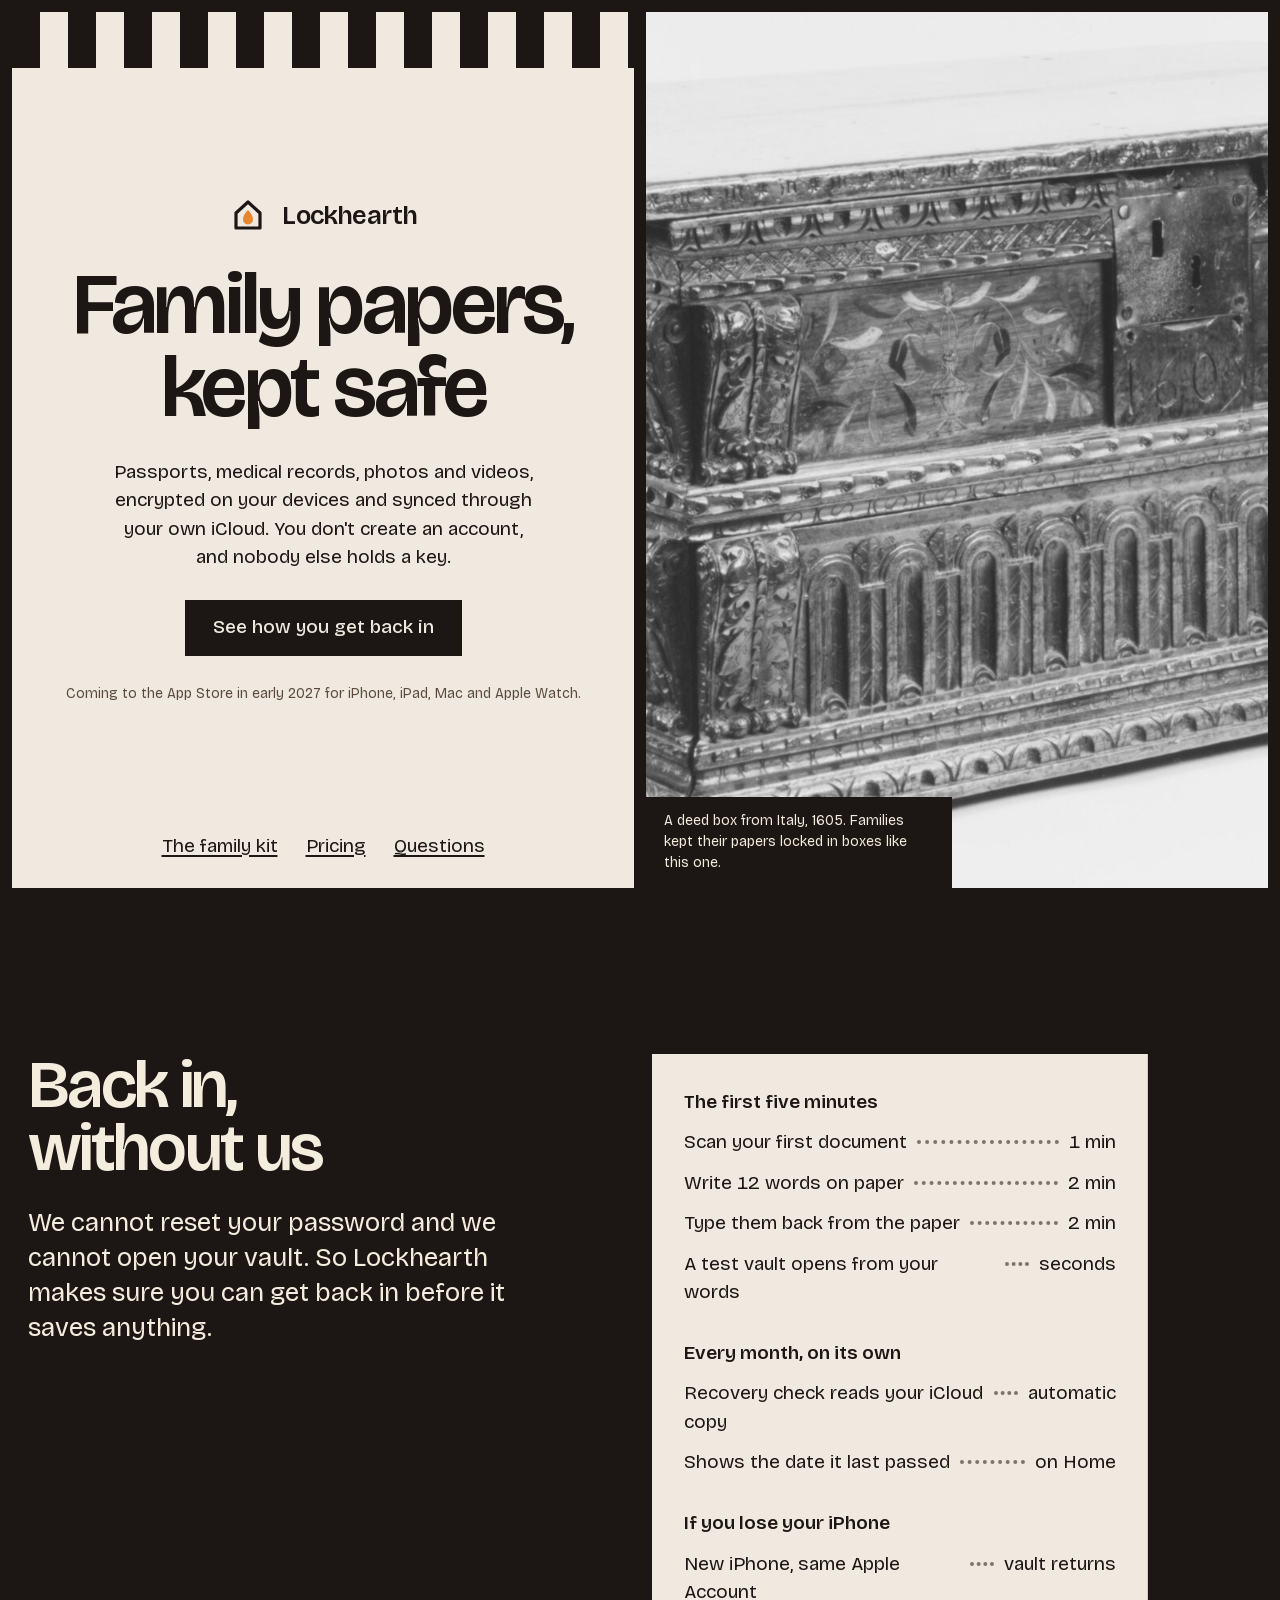
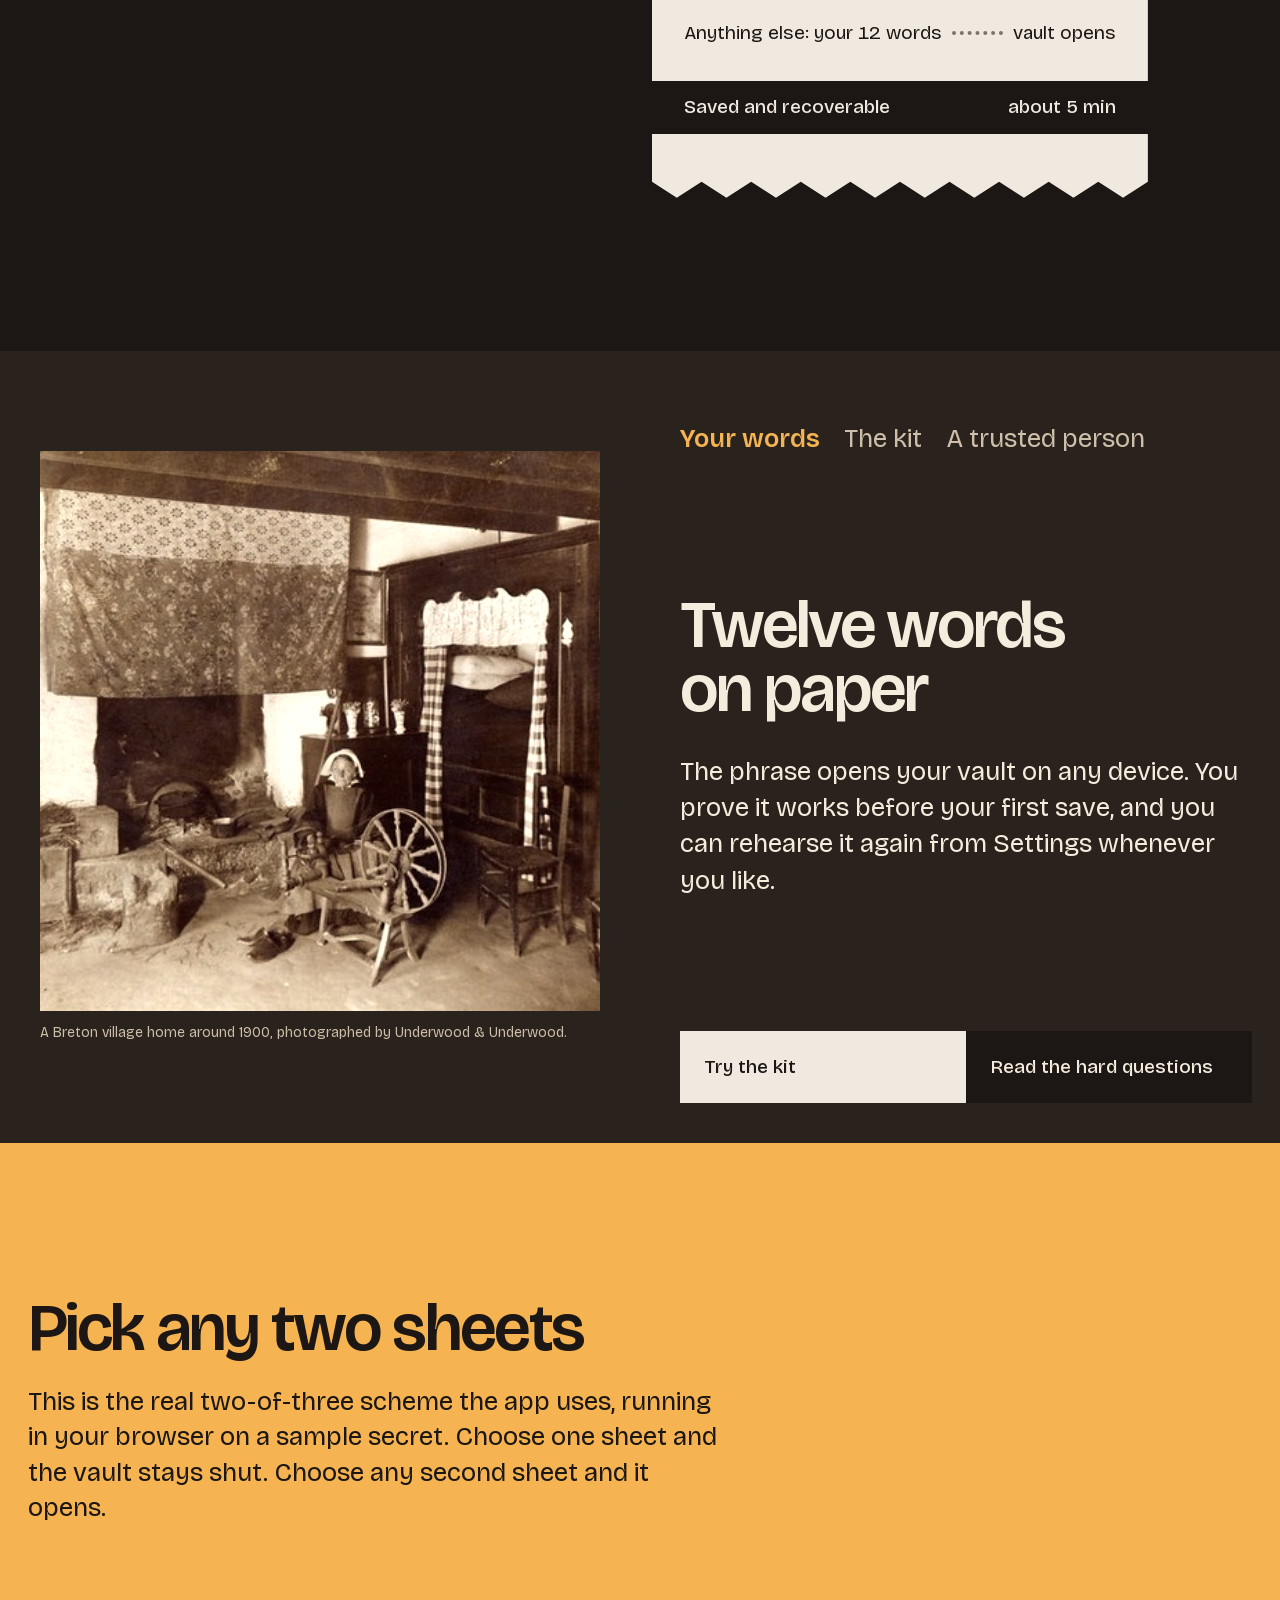
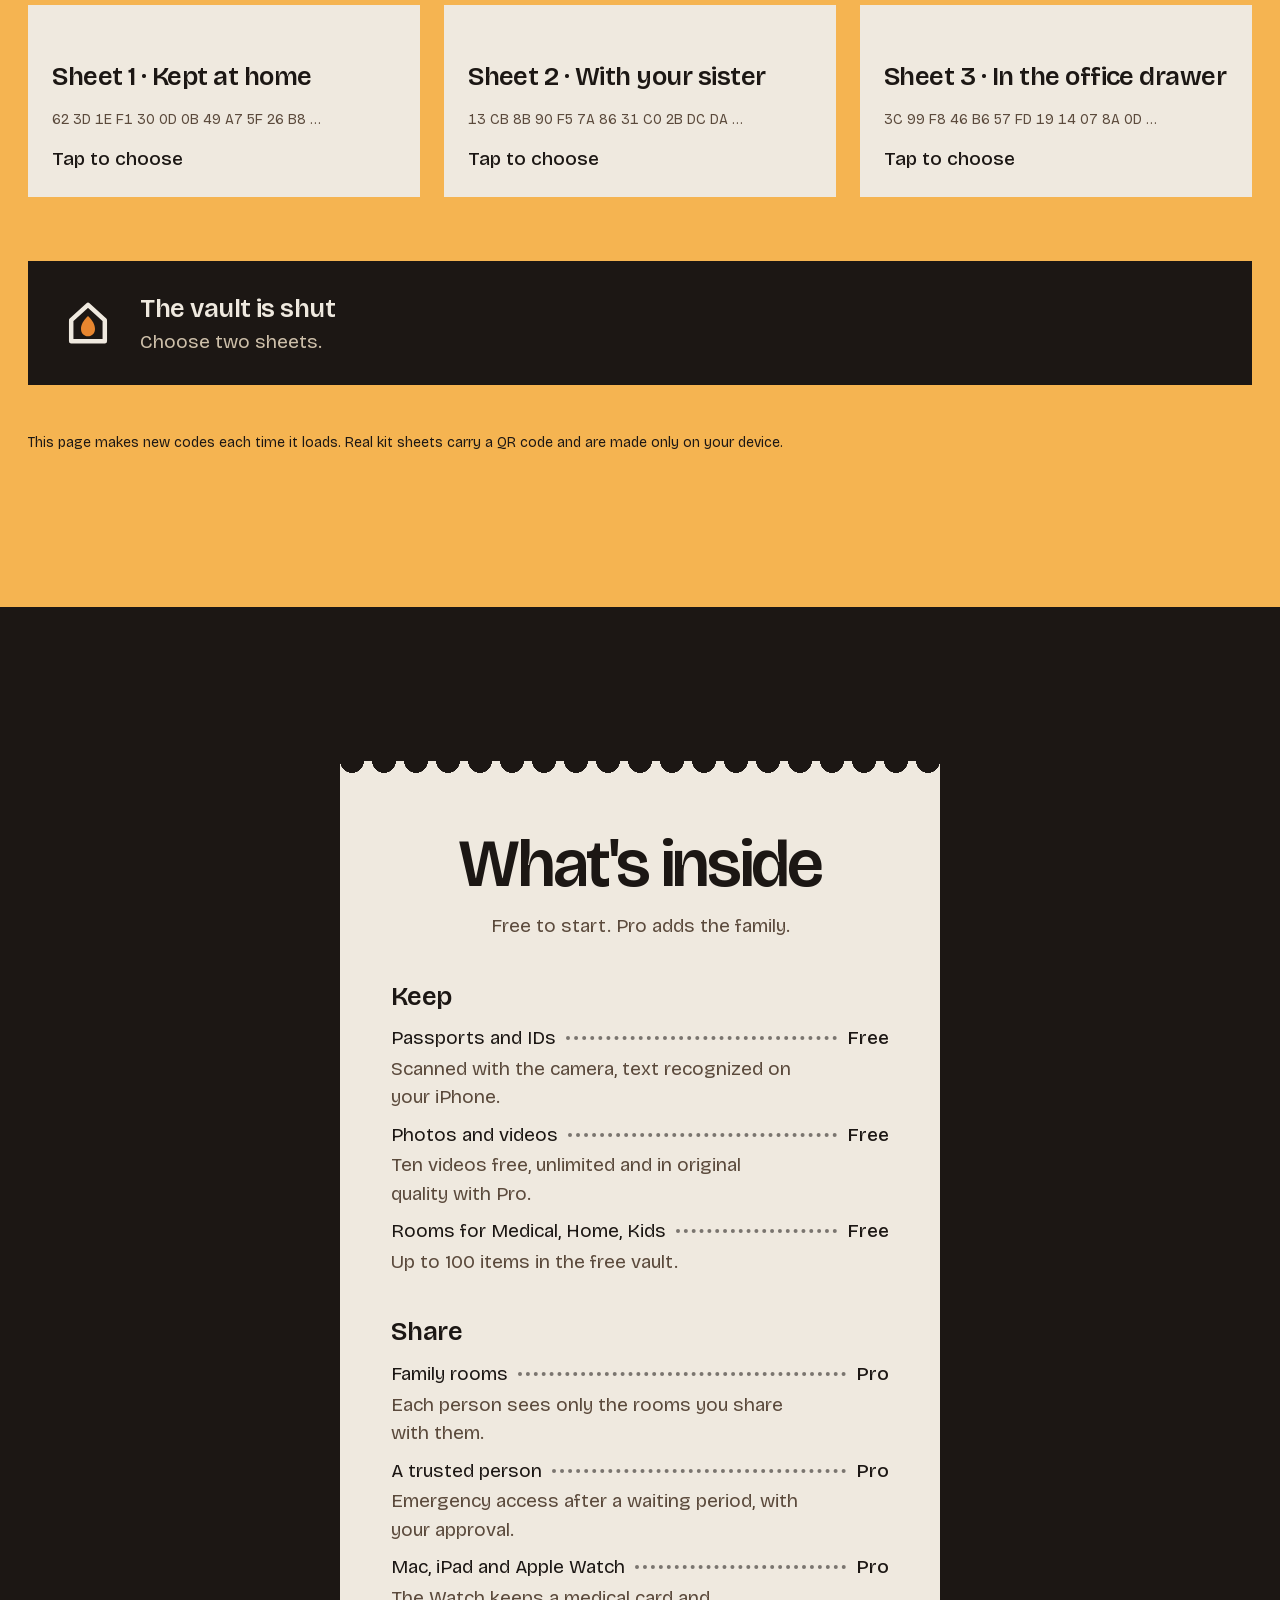
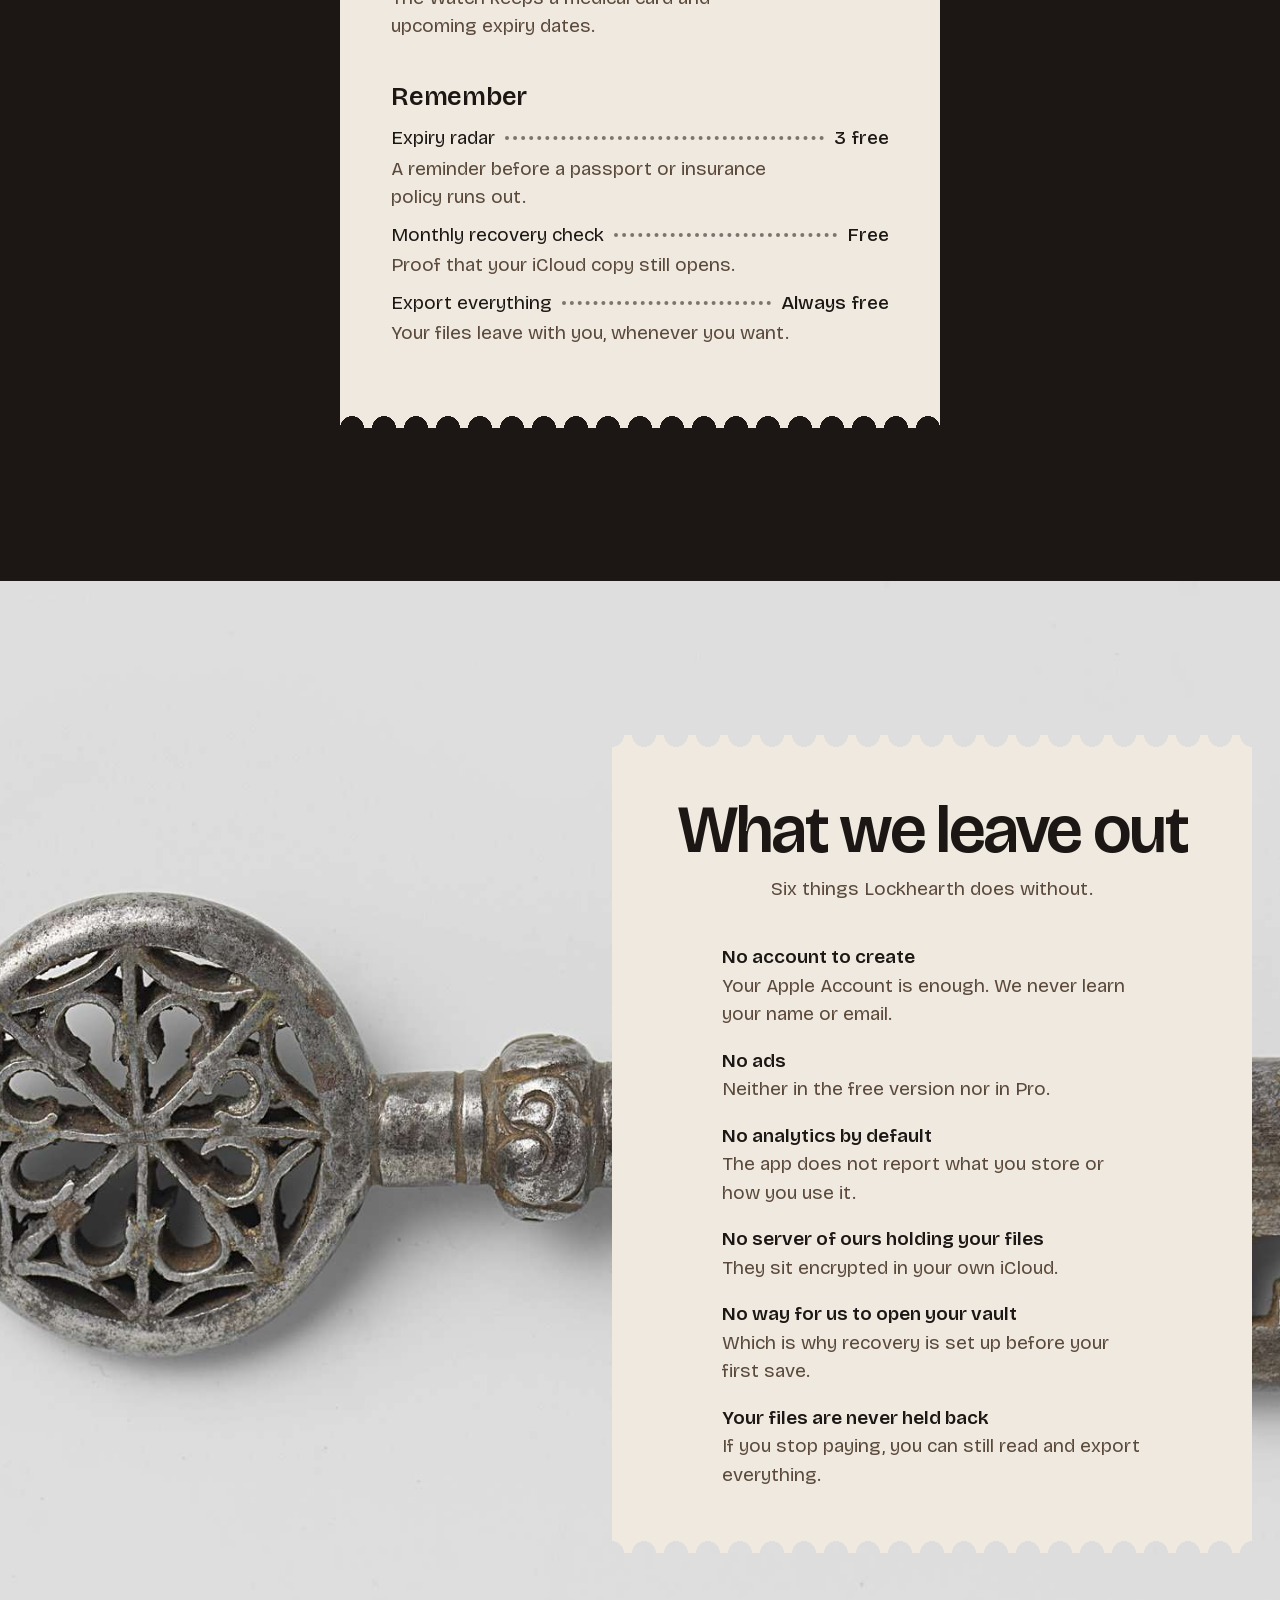
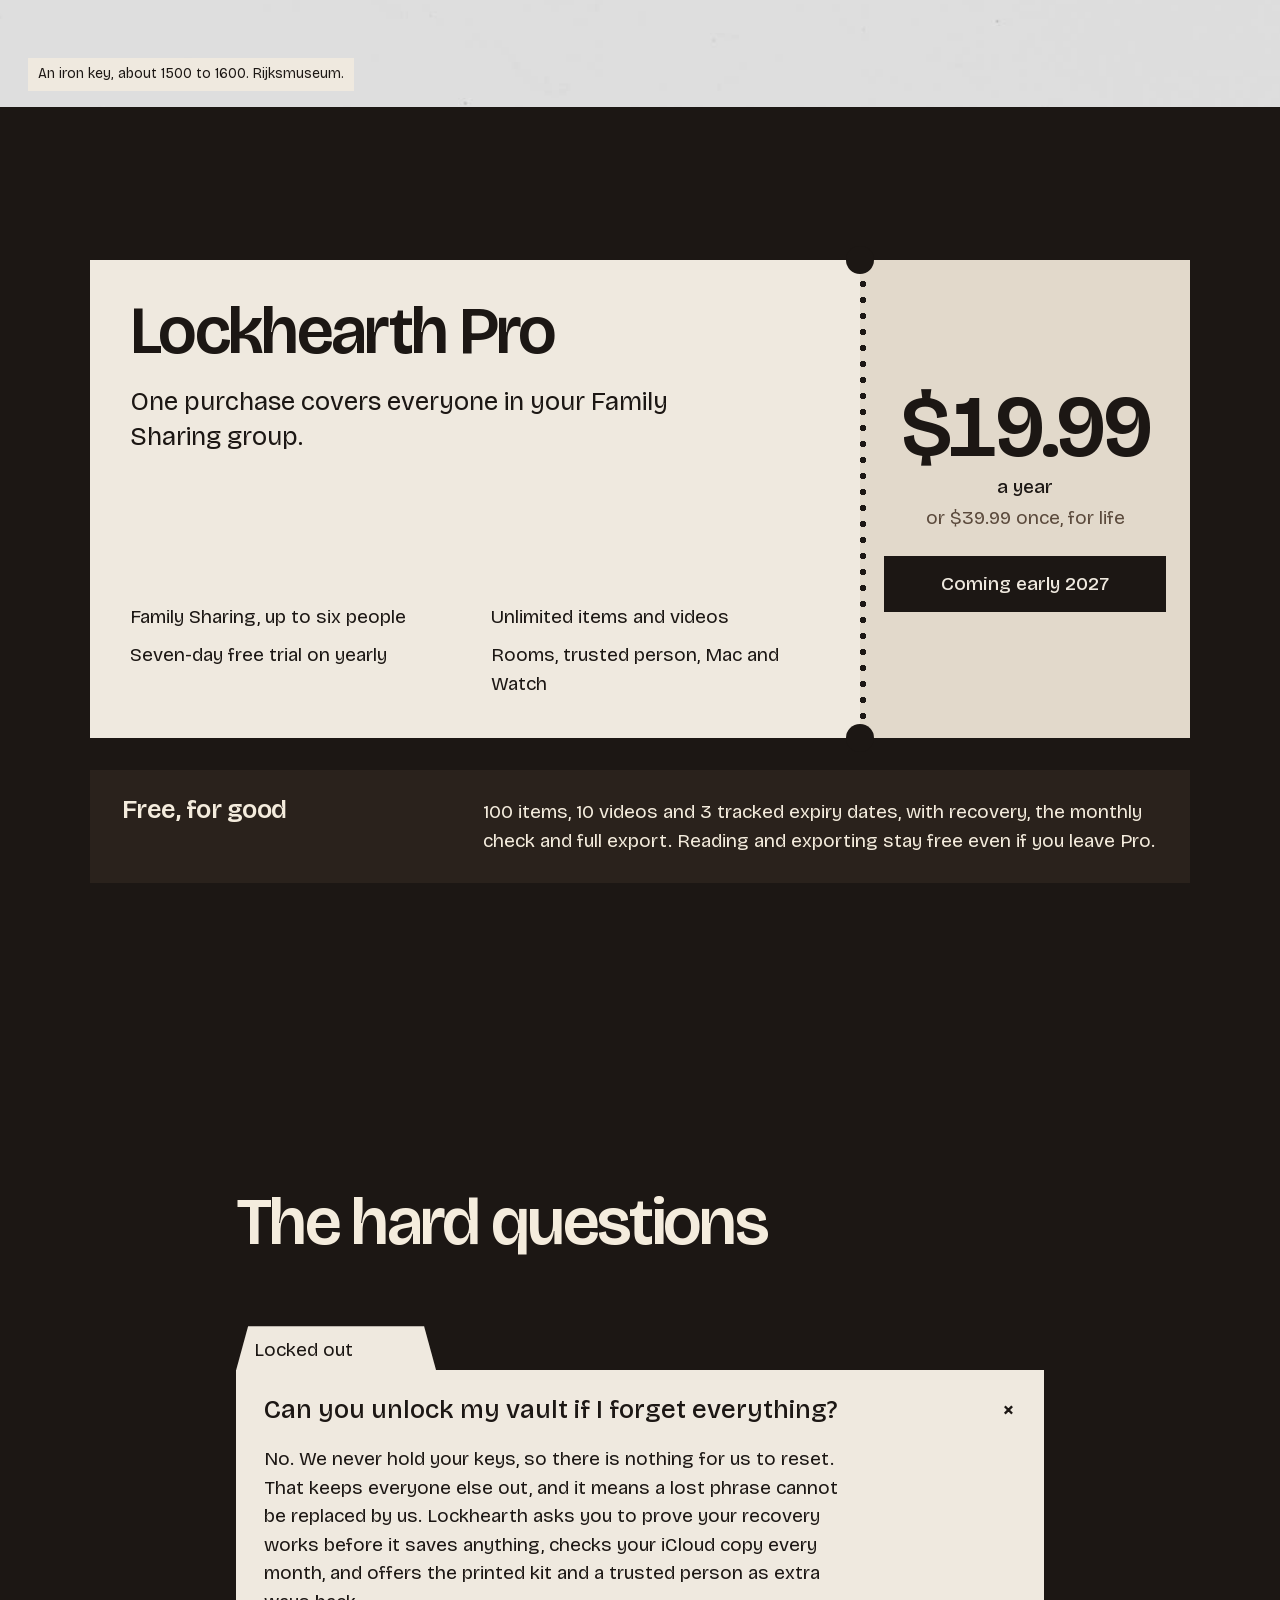
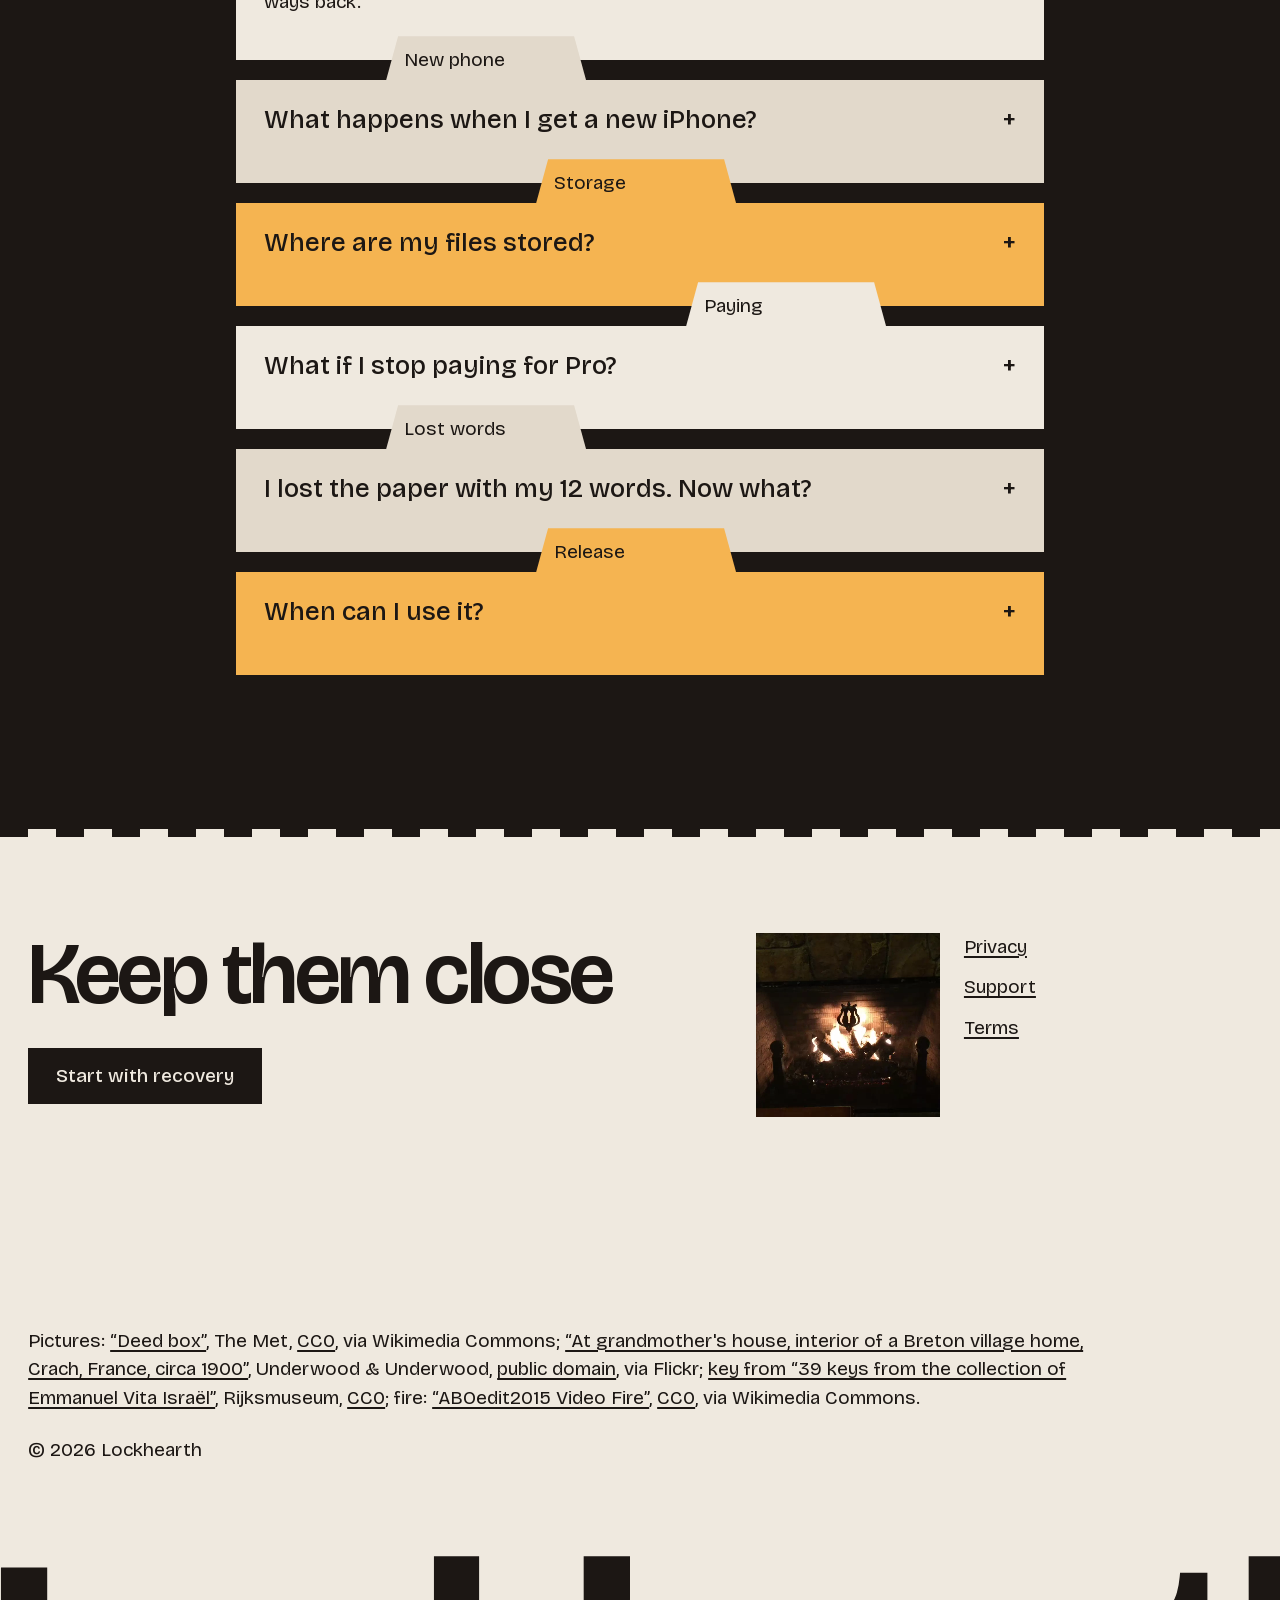
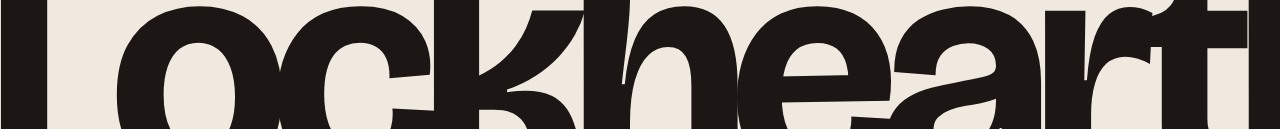
==== commit 8cc92b04: "Copy pass: remove staged phrasing and dramatic fragments Co-Authored-By: Claude Opus 5.5 <noreply@an" ====
--- a/index.html
+++ b/index.html
@@ -24,7 +24,7 @@
         Lockhearth
       </a>
       <h1>Family papers, kept safe</h1>
-      <p class="hero__lead">Passports, medical records, photos and videos, encrypted on your devices and synced through your own iCloud. No account to create, no ads, nobody else holding a key.</p>
+      <p class="hero__lead">Passports, medical records, photos and videos, encrypted on your devices and synced through your own iCloud. You don't create an account, and nobody else holds a key.</p>
       <a class="button" href="#back-in">See how you get back in</a>
       <p class="hero__when">Coming to the App Store in early 2027 for iPhone, iPad, Mac and Apple Watch.</p>
     </div>
@@ -39,7 +39,7 @@
       <img class="is-on drift" src="assets/deed-box.jpg" width="1920" height="1093" alt="A carved walnut deed box with an iron lock plate, dated 1605.">
       <img class="drift" src="assets/hearth.jpg" width="405" height="410" alt="The hearth of a Breton village home around 1900, with a spinning wheel and a box bed." loading="lazy">
       <img class="drift" src="assets/39-keys-from-the-collection-of-emmanuel.jpg" width="2000" height="1000" alt="An iron key from the sixteenth century with a pierced round bow." loading="lazy">
-      <figcaption class="hero__caption">Families have always kept their papers in one locked place near the hearth. A deed box, Italy, 1605.</figcaption>
+      <figcaption class="hero__caption">A deed box from Italy, 1605. Families kept their papers locked in boxes like this one.</figcaption>
     </figure>
   </div>
 </header>
@@ -76,7 +76,7 @@
     <div class="plate__img reveal">
       <figure>
         <img src="assets/hearth.jpg" width="405" height="410" alt="The hearth of a Breton village home around 1900." loading="lazy">
-        <figcaption>A Breton home around 1900. The papers lived by the fire.</figcaption>
+        <figcaption>A Breton village home around 1900, photographed by Underwood &amp; Underwood.</figcaption>
       </figure>
     </div>
     <div class="plate__text">
@@ -143,7 +143,7 @@
       <svg class="vault__icon" viewBox="0 0 40 40" aria-hidden="true"><path d="M8 18 20 7l12 11v15H8z" fill="none" stroke="currentColor" stroke-width="3.2" stroke-linejoin="round"/><path d="M20 15c-3.6 3.4-5 6.6-5 9.2 0 3 2.2 5.2 5 5.2s5-2.2 5-5.2c0-2.6-1.4-5.8-5-9.2z" fill="#e8862f"/></svg>
       <p class="vault__text"><strong data-vault-title>The vault is shut</strong><span data-vault-detail>Choose two sheets. Without the script, the idea is the same: any two of the three printed sheets rebuild the key; one sheet alone is just noise.</span></p>
     </div>
-    <p class="note reveal">The codes are made fresh each time you load this page. Real kit sheets carry a QR code and are made only on your device.</p>
+    <p class="note reveal">This page makes new codes each time it loads. Real kit sheets carry a QR code and are made only on your device.</p>
   </div>
 </section>
 
@@ -181,14 +181,14 @@
   <img src="assets/39-keys-from-the-collection-of-emmanuel.jpg" width="2000" height="1000" alt="" loading="lazy">
   <div class="card reveal">
     <h2 id="leave-h">What we leave out</h2>
-    <p>Six things other vault apps do that this one does not.</p>
+    <p>Six things Lockhearth does without.</p>
     <ul>
       <li><strong>No account to create</strong><span>Your Apple Account is enough. We never learn your name or email.</span></li>
-      <li><strong>No ads, ever</strong><span>Not in the free version, not later.</span></li>
+      <li><strong>No ads</strong><span>Neither in the free version nor in Pro.</span></li>
       <li><strong>No analytics by default</strong><span>The app does not report what you store or how you use it.</span></li>
       <li><strong>No server of ours holding your files</strong><span>They sit encrypted in your own iCloud.</span></li>
       <li><strong>No way for us to open your vault</strong><span>Which is why recovery is set up before your first save.</span></li>
-      <li><strong>No hostage-taking</strong><span>If you stop paying, you can still read and export everything.</span></li>
+      <li><strong>Your files are never held back</strong><span>If you stop paying, you can still read and export everything.</span></li>
     </ul>
   </div>
   <p class="credit">An iron key, about 1500 to 1600. Rijksmuseum.</p>
@@ -230,7 +230,7 @@
         <span class="card-tab">Locked out</span>
         <div class="card-body">
           <button class="card-q" type="button" aria-expanded="true" aria-controls="a1"><span>Can you unlock my vault if I forget everything?</span><span aria-hidden="true">+</span></button>
-          <p class="card-a" id="a1">No. We never hold your keys, so there is nothing for us to reset. That is the point, and it is also the risk. Lockhearth asks you to prove your recovery works before it saves anything, checks your iCloud copy every month, and offers the printed kit and a trusted person as extra ways back.</p>
+          <p class="card-a" id="a1">No. We never hold your keys, so there is nothing for us to reset. That keeps everyone else out, and it means a lost phrase cannot be replaced by us. Lockhearth asks you to prove your recovery works before it saves anything, checks your iCloud copy every month, and offers the printed kit and a trusted person as extra ways back.</p>
         </div>
       </div>
       <div class="card-item" style="--i:1">
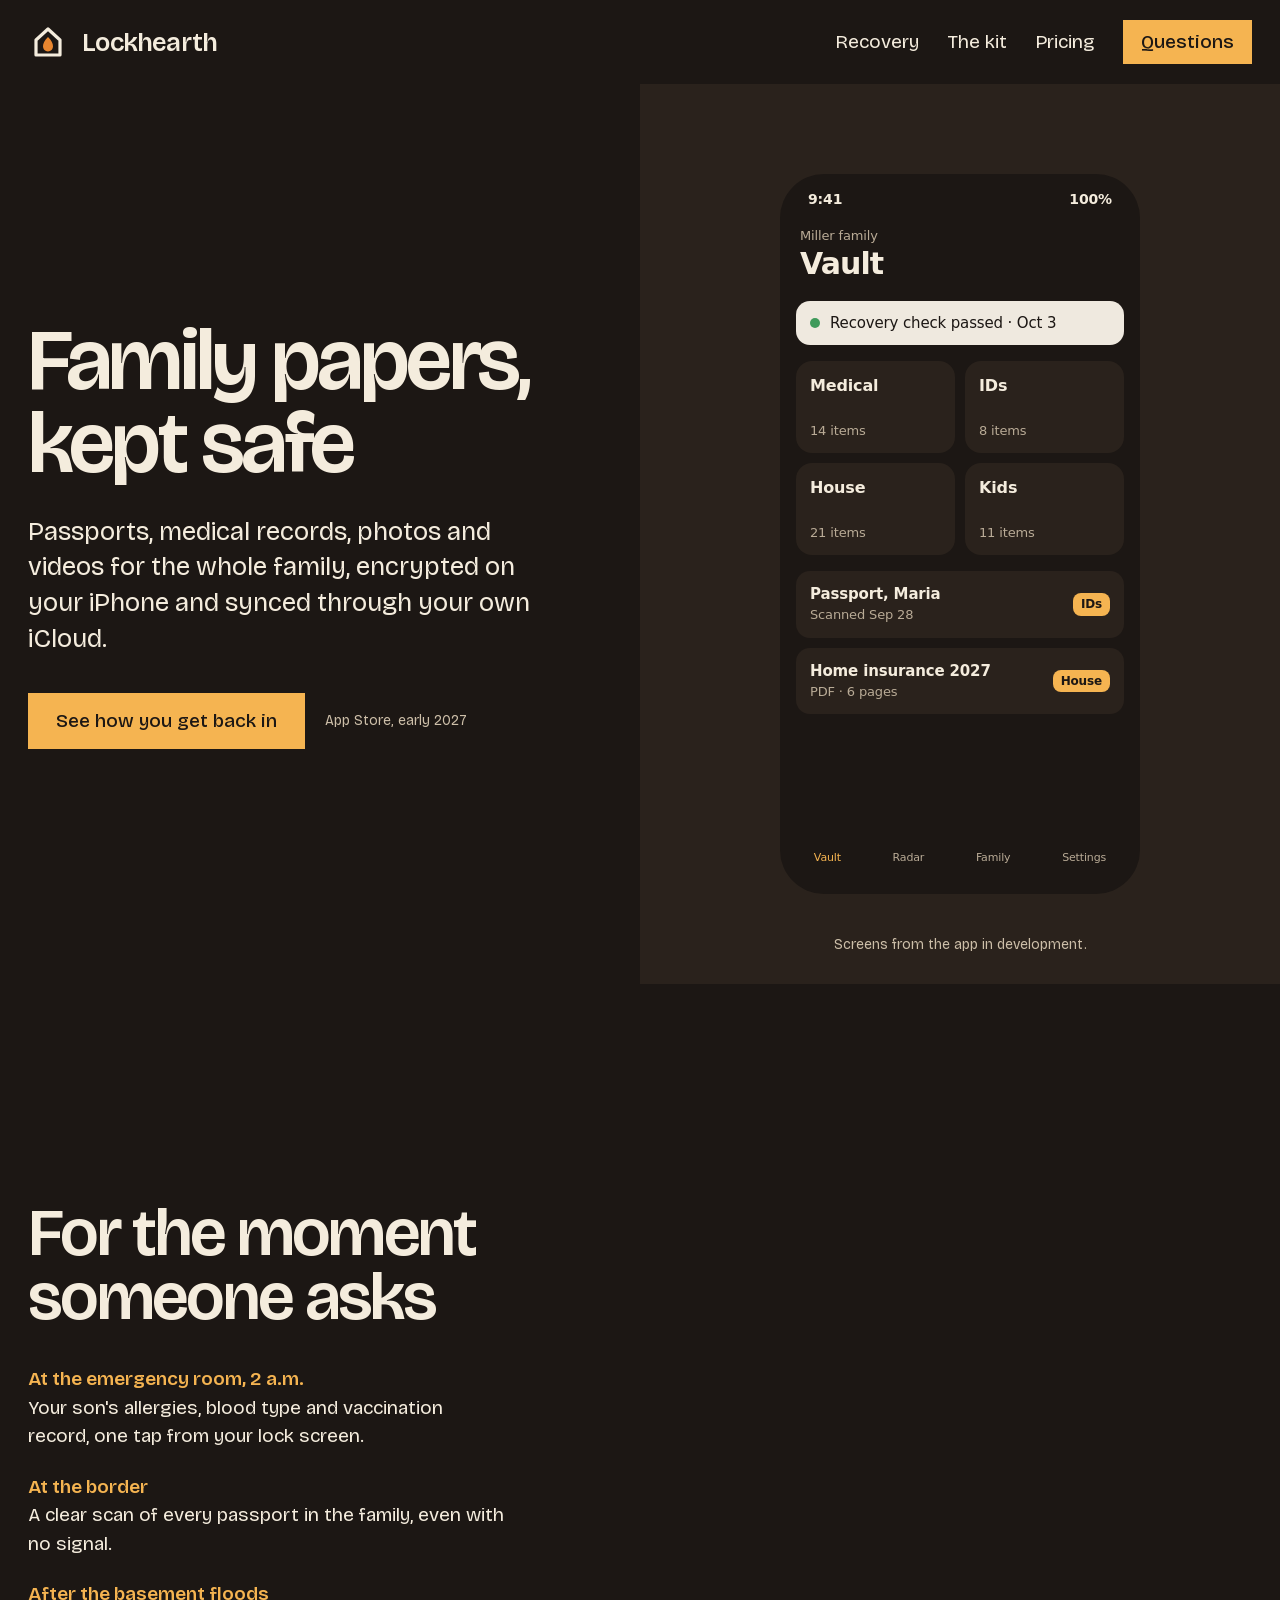
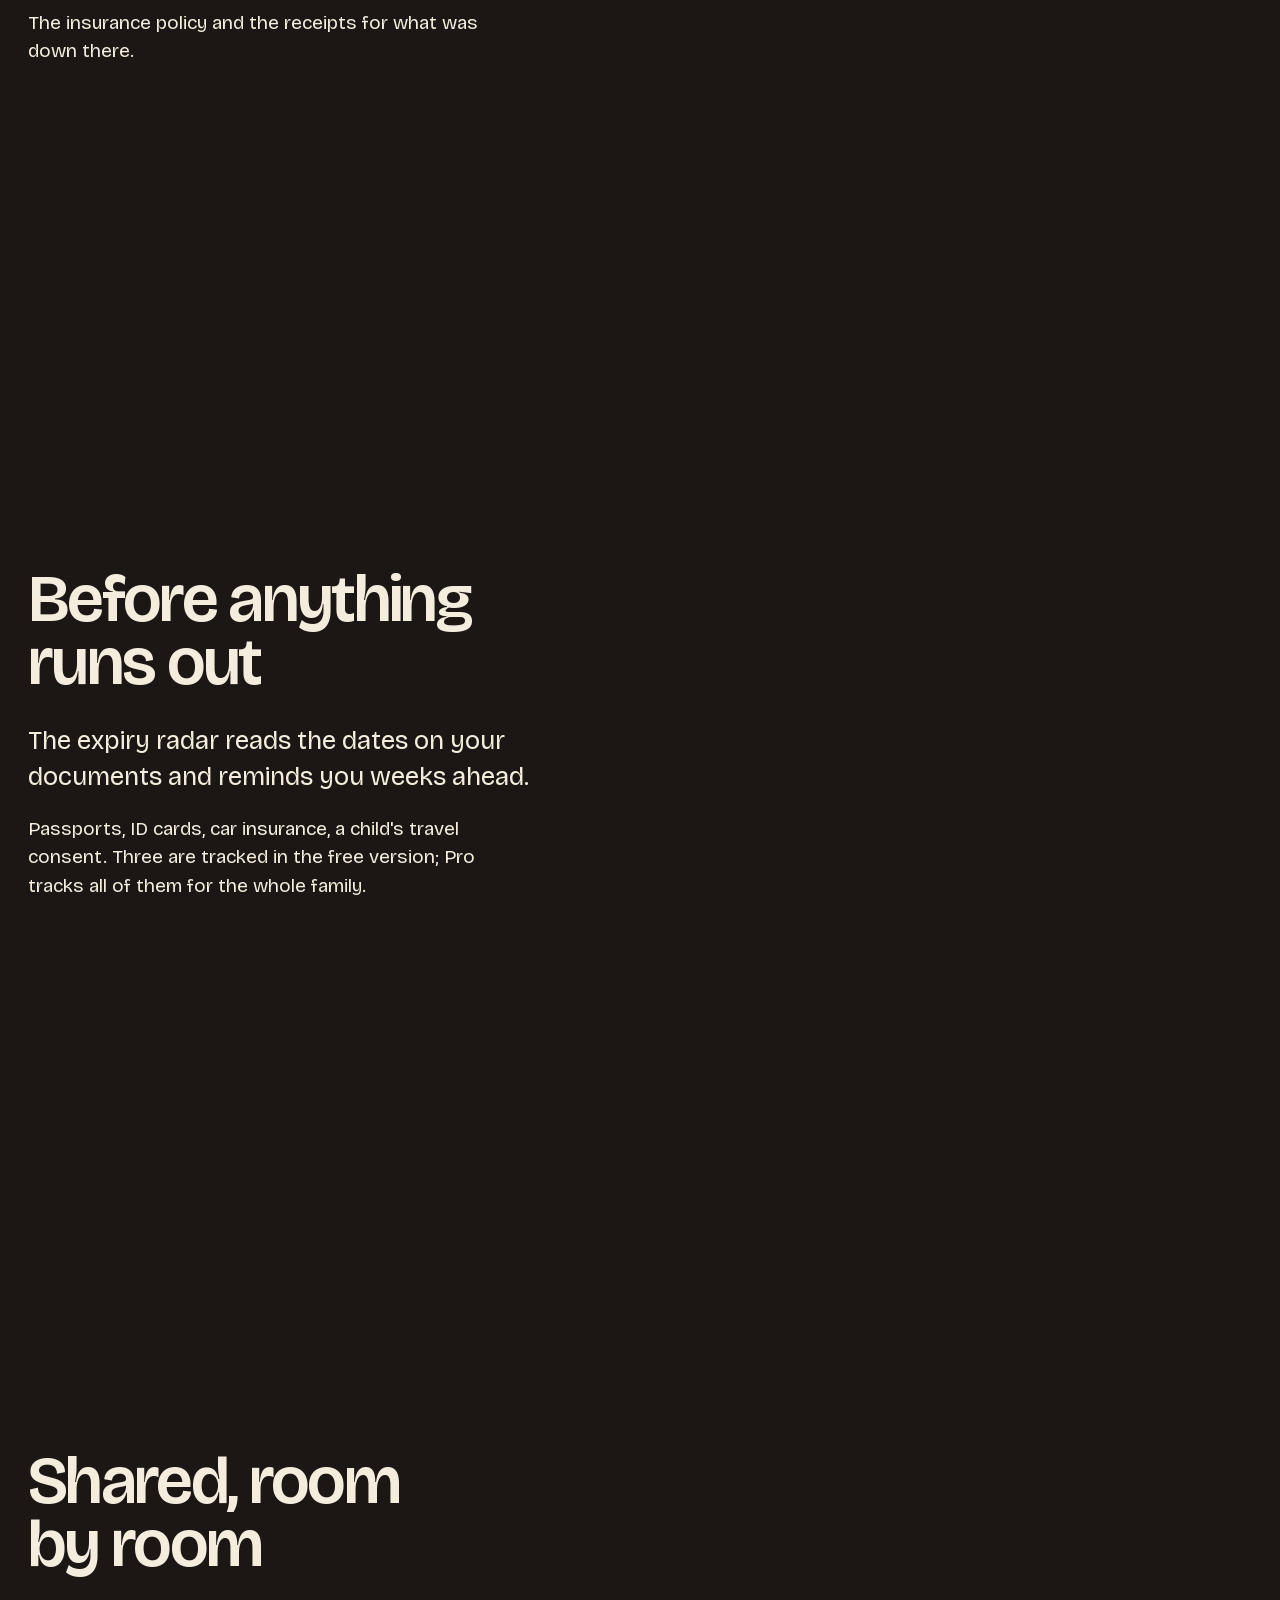
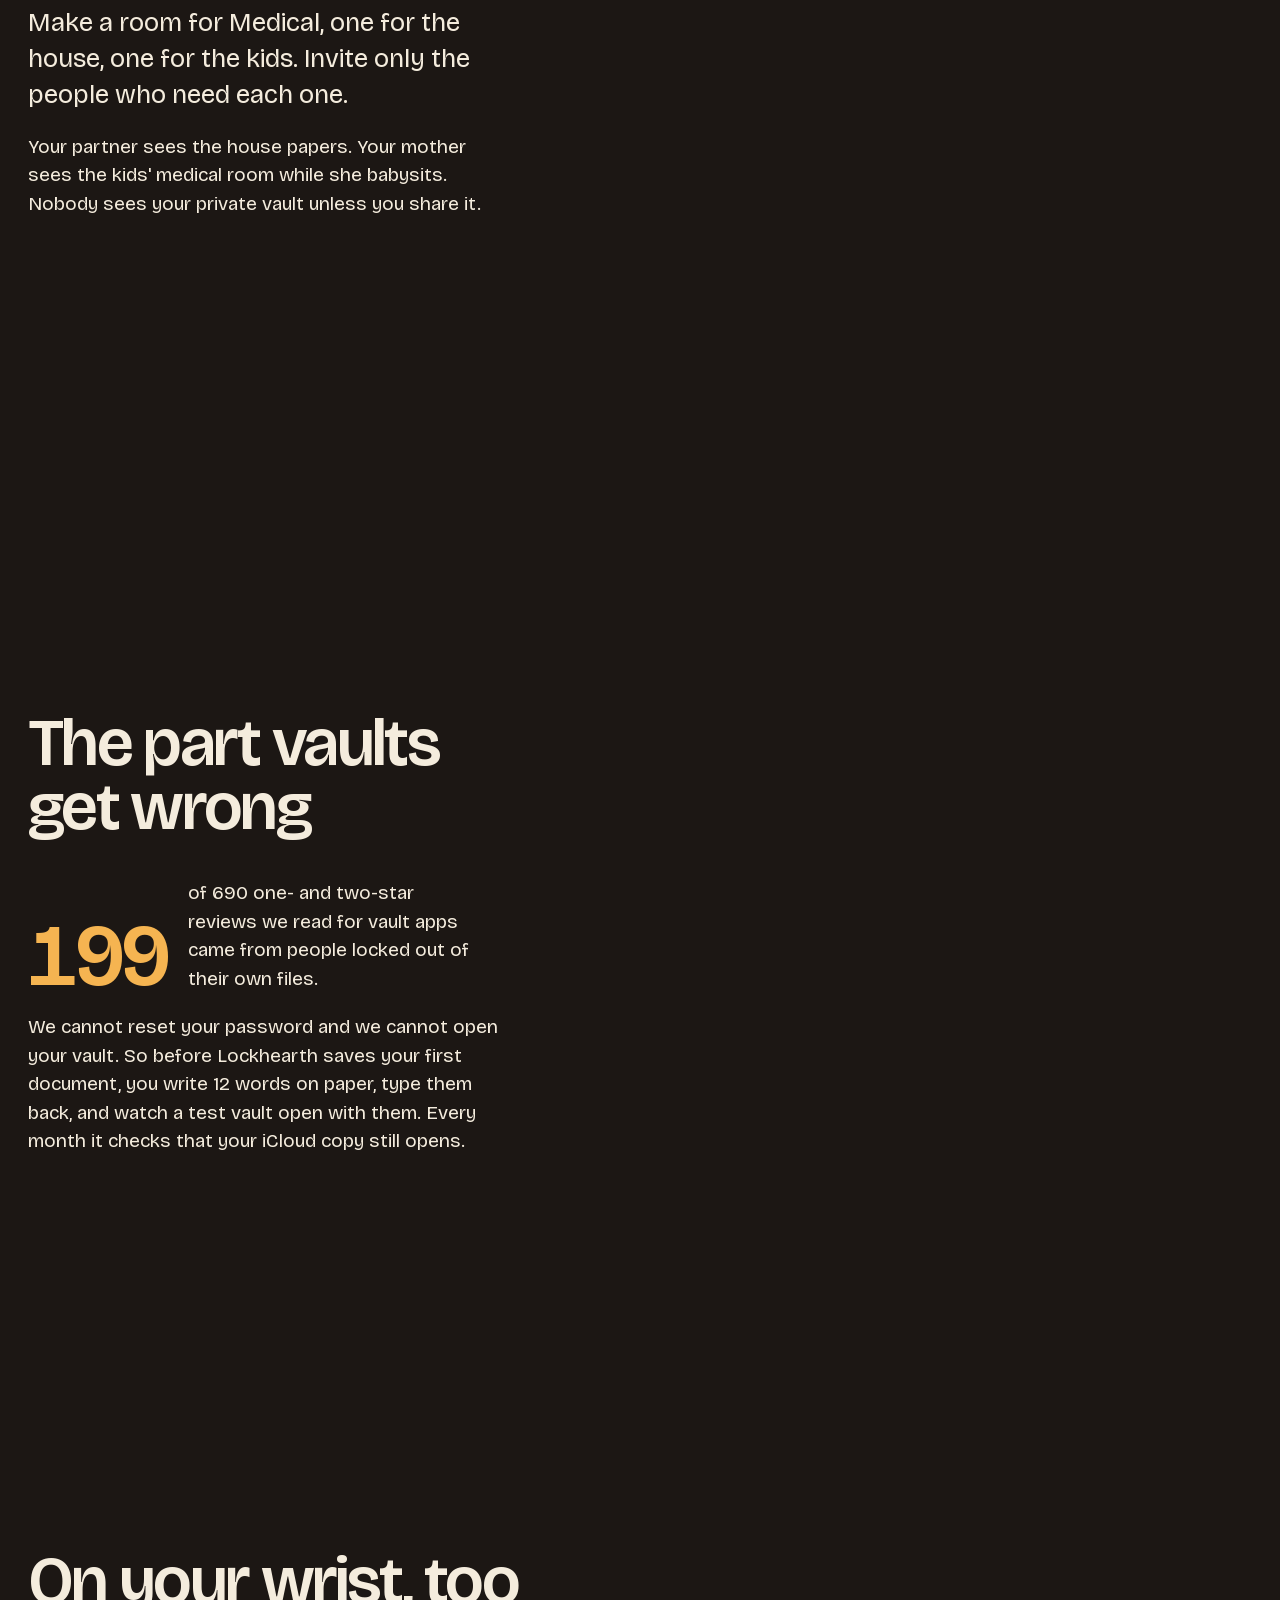
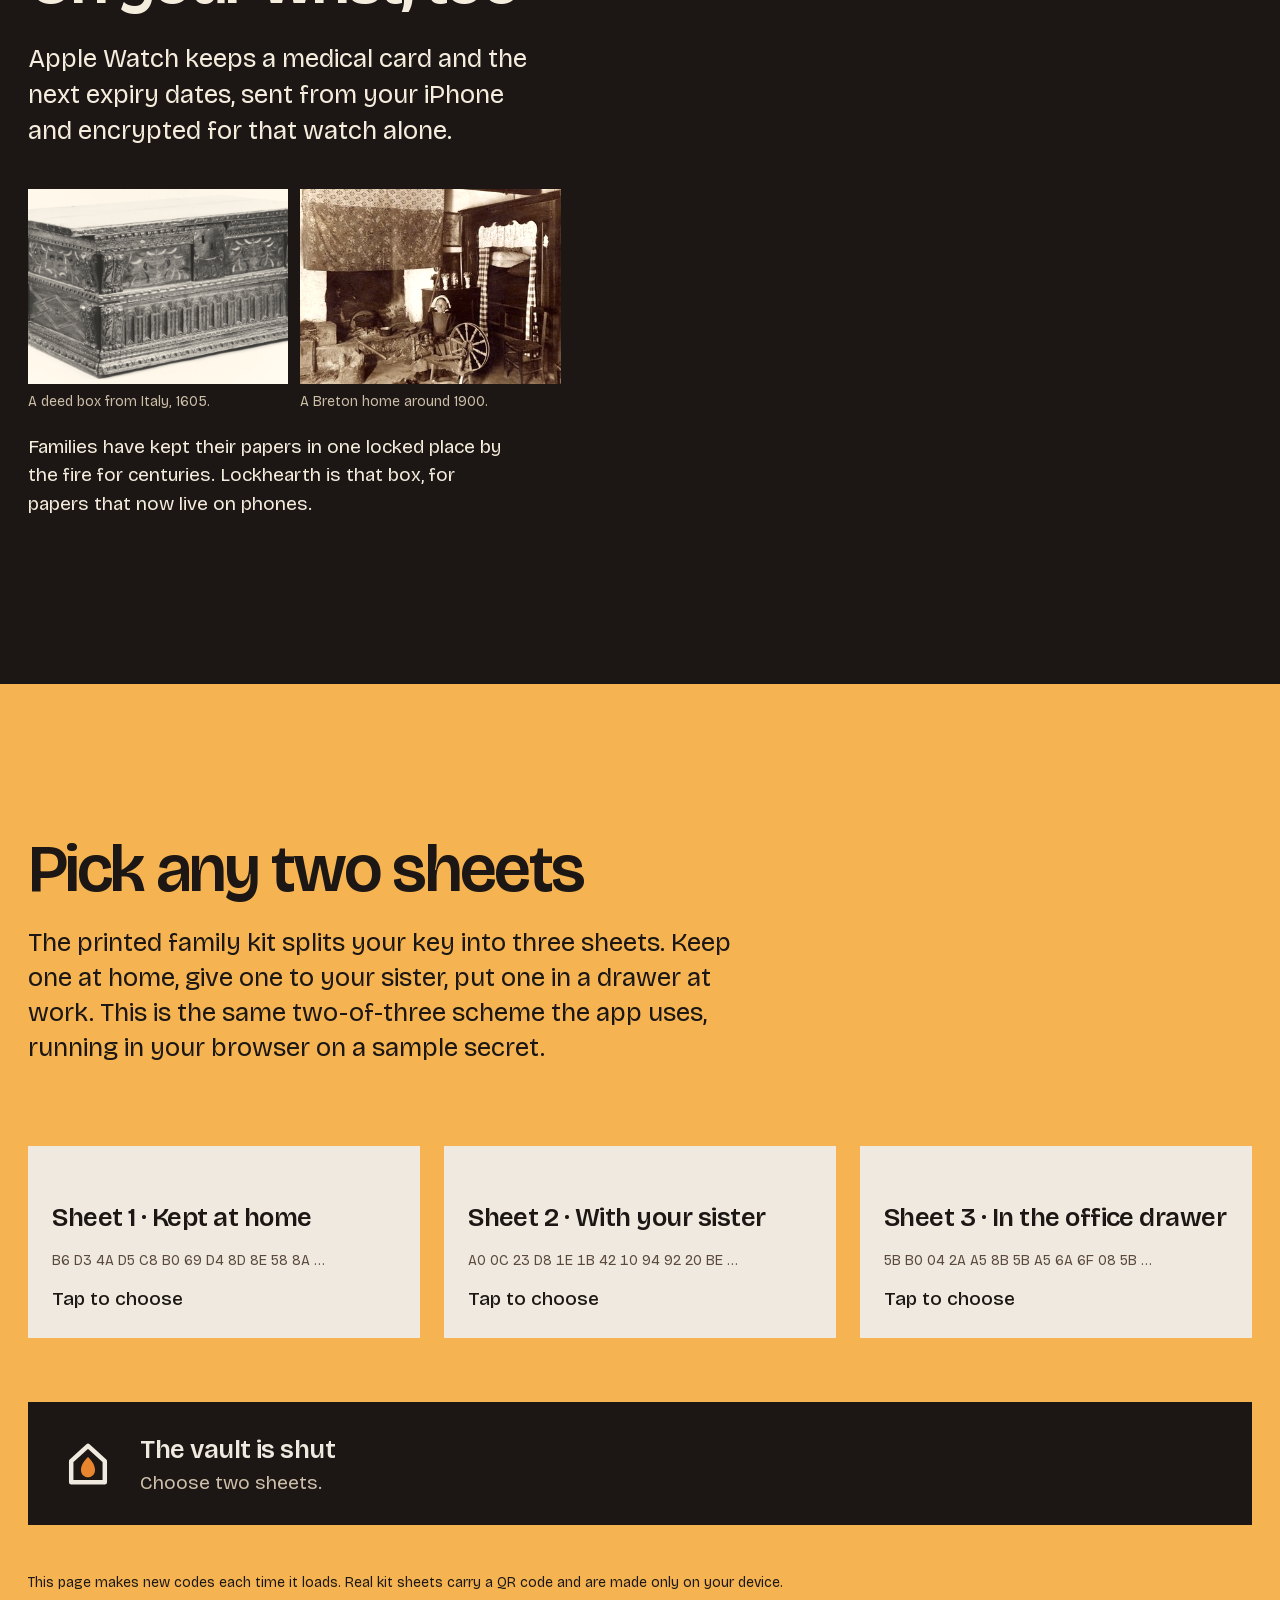
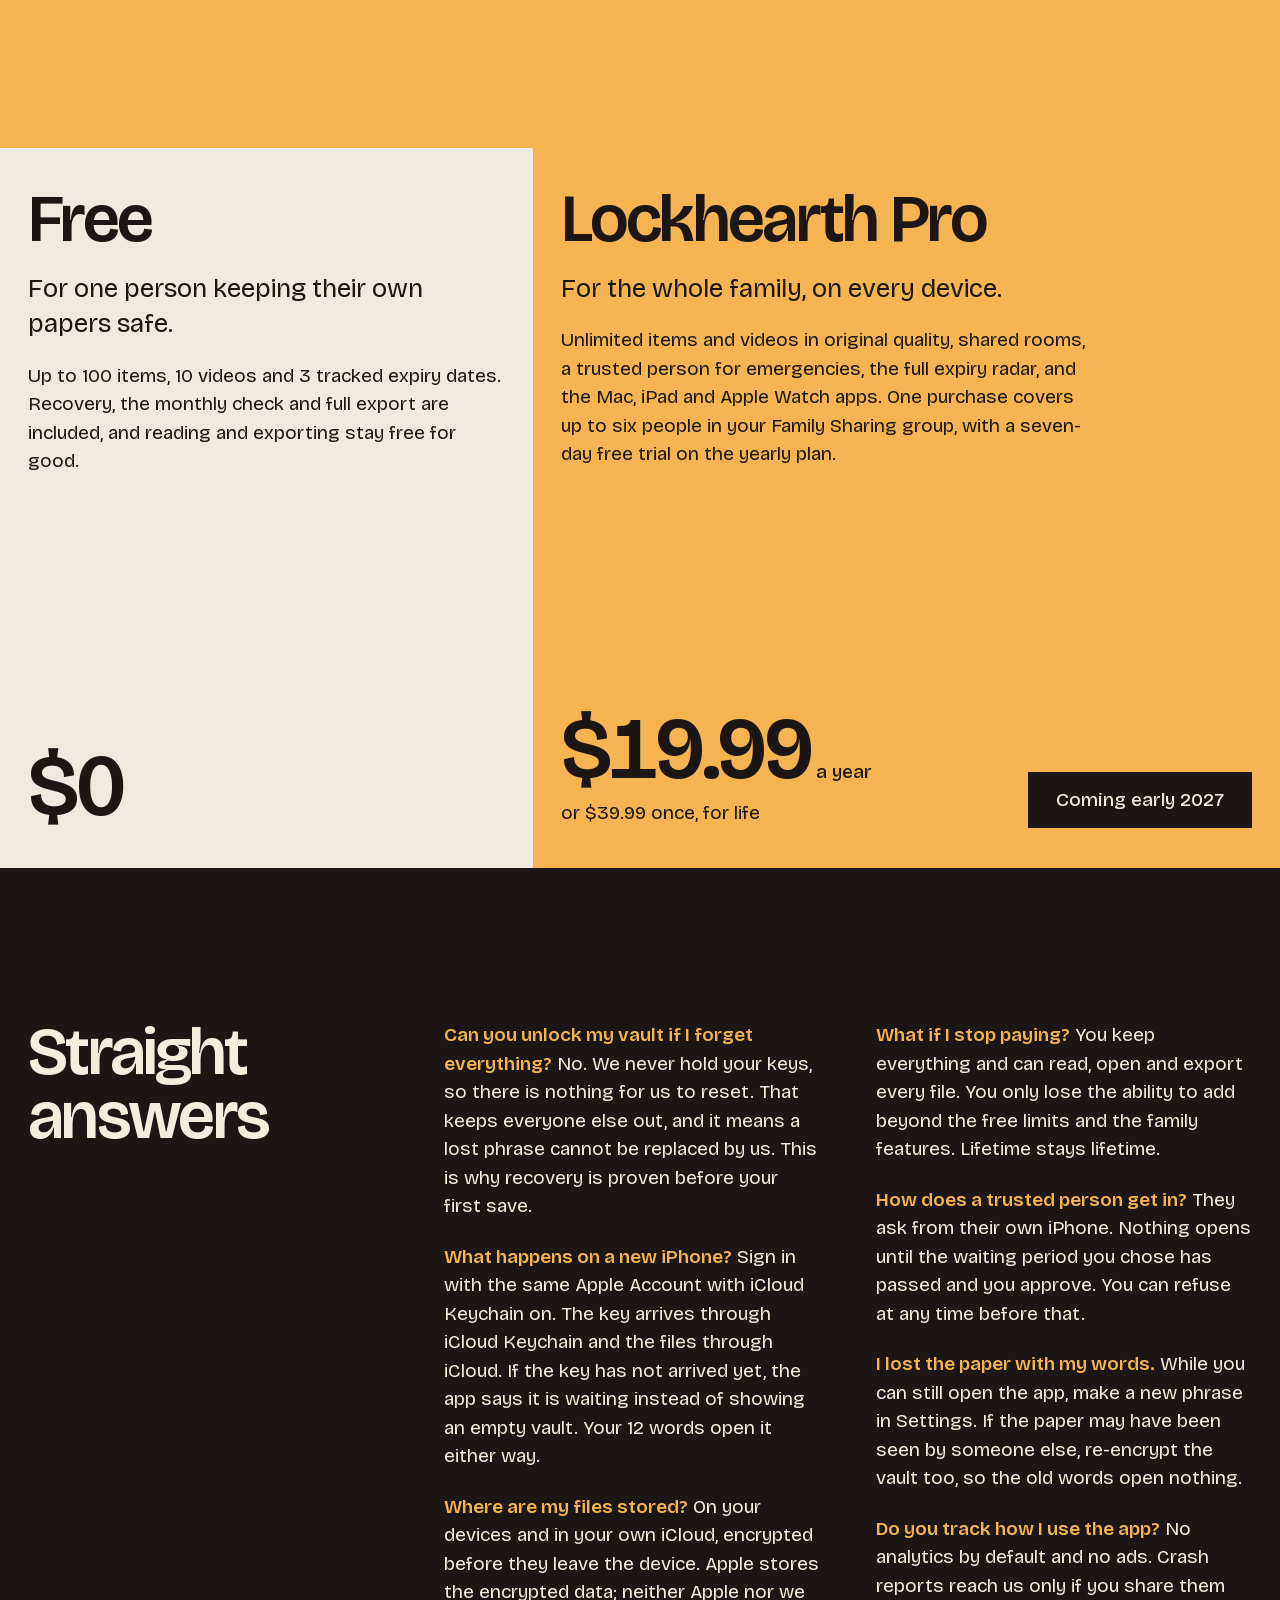
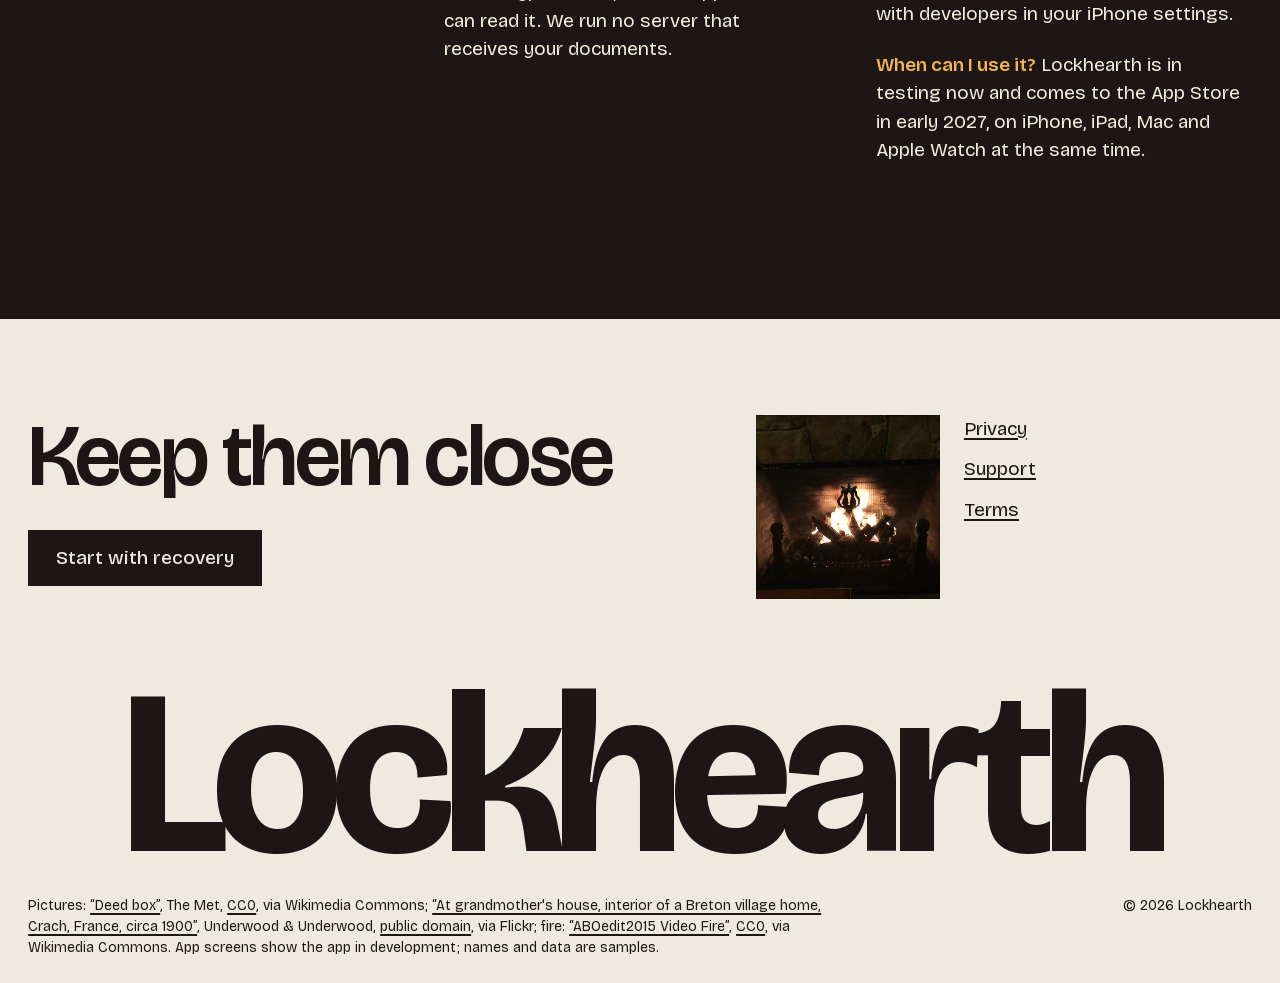
==== commit e8f9319f: "v2: story with a live app screen per chapter, plans as two fields, full wordmark footer Co-Authored-" ====
--- a/index.html
+++ b/index.html
@@ -10,133 +10,202 @@
 <link rel="apple-touch-icon" href="apple-touch-icon.png">
 <link rel="preload" href="fonts/bricolage-latin.woff2" as="font" type="font/woff2" crossorigin>
 <link rel="stylesheet" href="style.css">
+<link rel="stylesheet" href="home.css">
 <script>document.documentElement.classList.add("js")</script>
 </head>
 <body>
 <a class="skip" href="#main">Skip to content</a>
 
-<header class="hero">
-  <div class="hero__card">
-    <div class="stripe" aria-hidden="true"><span></span><span></span><span></span><span></span><span></span><span></span><span></span><span></span><span></span><span></span><span></span><span></span><span></span><span></span><span></span><span></span><span></span><span></span><span></span><span></span><span></span><span></span><span></span><span></span><span></span><span></span><span></span><span></span><span></span><span></span><span></span><span></span><span></span><span></span><span></span><span></span><span></span><span></span><span></span><span></span></div>
-    <div class="hero__body">
-      <a class="wordmark" href="./" aria-label="Lockhearth home">
-        <svg viewBox="0 0 40 40" aria-hidden="true"><path d="M8 18 20 7l12 11v15H8z" fill="none" stroke="currentColor" stroke-width="3.2" stroke-linejoin="round"/><path d="M20 15c-3.6 3.4-5 6.6-5 9.2 0 3 2.2 5.2 5 5.2s5-2.2 5-5.2c0-2.6-1.4-5.8-5-9.2z" fill="#e8862f"/></svg>
-        Lockhearth
-      </a>
-      <h1>Family papers, kept safe</h1>
-      <p class="hero__lead">Passports, medical records, photos and videos, encrypted on your devices and synced through your own iCloud. You don't create an account, and nobody else holds a key.</p>
-      <a class="button" href="#back-in">See how you get back in</a>
-      <p class="hero__when">Coming to the App Store in early 2027 for iPhone, iPad, Mac and Apple Watch.</p>
-    </div>
-    <nav class="hero__links" aria-label="Sections">
-      <a href="#kit">The family kit</a>
-      <a href="#pricing">Pricing</a>
-      <a href="#questions">Questions</a>
-    </nav>
-  </div>
-  <div class="hero__media">
-    <figure class="hero__frame" data-crossfade>
-      <img class="is-on drift" src="assets/deed-box.jpg" width="1920" height="1093" alt="A carved walnut deed box with an iron lock plate, dated 1605.">
-      <img class="drift" src="assets/hearth.jpg" width="405" height="410" alt="The hearth of a Breton village home around 1900, with a spinning wheel and a box bed." loading="lazy">
-      <img class="drift" src="assets/39-keys-from-the-collection-of-emmanuel.jpg" width="2000" height="1000" alt="An iron key from the sixteenth century with a pierced round bow." loading="lazy">
-      <figcaption class="hero__caption">A deed box from Italy, 1605. Families kept their papers locked in boxes like this one.</figcaption>
-    </figure>
-  </div>
+<header class="top">
+  <a class="wordmark" href="./" aria-label="Lockhearth home">
+    <svg viewBox="0 0 40 40" aria-hidden="true"><path d="M8 18 20 7l12 11v15H8z" fill="none" stroke="currentColor" stroke-width="3.2" stroke-linejoin="round"/><path d="M20 15c-3.6 3.4-5 6.6-5 9.2 0 3 2.2 5.2 5 5.2s5-2.2 5-5.2c0-2.6-1.4-5.8-5-9.2z" fill="#e8862f"/></svg>
+    Lockhearth
+  </a>
+  <nav aria-label="Sections">
+    <a href="#recovery">Recovery</a>
+    <a href="#kit">The kit</a>
+    <a href="#pricing">Pricing</a>
+    <a class="button button--amber" href="#questions">Questions</a>
+  </nav>
 </header>
 
 <main id="main">
-
-<section class="section" id="back-in" aria-labelledby="back-in-h">
-  <div class="grid12">
-    <div class="intro reveal">
-      <h2 id="back-in-h">Back in, without us</h2>
-      <p>We cannot reset your password and we cannot open your vault. So Lockhearth makes sure you can get back in before it saves anything.</p>
-    </div>
-    <div class="slip-wrap reveal">
-      <div class="slip" role="group" aria-label="Recovery, step by step">
-        <h3>The first five minutes</h3>
-        <div class="row"><span class="what">Scan your first document</span><span class="leader"></span><span class="val">1 min</span></div>
-        <div class="row"><span class="what">Write 12 words on paper</span><span class="leader"></span><span class="val">2 min</span></div>
-        <div class="row"><span class="what">Type them back from the paper</span><span class="leader"></span><span class="val">2 min</span></div>
-        <div class="row"><span class="what">A test vault opens from your words</span><span class="leader"></span><span class="val">seconds</span></div>
-        <h3>Every month, on its own</h3>
-        <div class="row"><span class="what">Recovery check reads your iCloud copy</span><span class="leader"></span><span class="val">automatic</span></div>
-        <div class="row"><span class="what">Shows the date it last passed</span><span class="leader"></span><span class="val">on Home</span></div>
-        <h3>If you lose your iPhone</h3>
-        <div class="row"><span class="what">New iPhone, same Apple Account</span><span class="leader"></span><span class="val">vault returns</span></div>
-        <div class="row"><span class="what">Anything else: your 12 words</span><span class="leader"></span><span class="val">vault opens</span></div>
-        <div class="result"><span>Saved and recoverable</span><span class="num">about 5 min</span></div>
-      </div>
-    </div>
-  </div>
-</section>
-
-<section class="plate" aria-label="Three ways back in">
-  <div class="split">
-    <div class="plate__img reveal">
-      <figure>
-        <img src="assets/hearth.jpg" width="405" height="410" alt="The hearth of a Breton village home around 1900." loading="lazy">
-        <figcaption>A Breton village home around 1900, photographed by Underwood &amp; Underwood.</figcaption>
-      </figure>
-    </div>
-    <div class="plate__text">
-      <div class="tabs reveal" role="tablist" aria-label="Ways back in">
-        <button role="tab" id="t-phrase" aria-controls="p-phrase" aria-selected="true">Your words</button>
-        <button role="tab" id="t-kit" aria-controls="p-kit" aria-selected="false" tabindex="-1">The kit</button>
-        <button role="tab" id="t-person" aria-controls="p-person" aria-selected="false" tabindex="-1">A trusted person</button>
-      </div>
-      <div class="reveal">
-        <div class="panel" role="tabpanel" id="p-phrase" aria-labelledby="t-phrase">
-          <h3>Twelve words on paper</h3>
-          <p>The phrase opens your vault on any device. You prove it works before your first save, and you can rehearse it again from Settings whenever you like.</p>
-        </div>
-        <div class="panel" role="tabpanel" id="p-kit" aria-labelledby="t-kit" hidden>
-          <h3>Three sheets, any two</h3>
-          <p>Print the family kit and keep the sheets in different places: one at home, one with a sibling, one in a drawer at work. Any two open the vault. One alone reveals nothing.</p>
-        </div>
-        <div class="panel" role="tabpanel" id="p-person" aria-labelledby="t-person" hidden>
-          <h3>Someone you choose</h3>
-          <p>A trusted person can ask for access in an emergency. Nothing opens until a waiting period you set has passed and you approve it. You can refuse at any time before then.</p>
-        </div>
-      </div>
-      <div class="cells reveal">
-        <a href="#kit">Try the kit</a>
-        <a href="#questions">Read the hard questions</a>
-      </div>
-    </div>
-  </div>
-</section>
+<div class="story">
+  <div class="chapters">
+
+    <section class="chapter" data-screen="home" aria-labelledby="c1">
+      <h1 id="c1">Family papers, kept safe</h1>
+      <p class="lead">Passports, medical records, photos and videos for the whole family, encrypted on your iPhone and synced through your own iCloud.</p>
+      <div class="actions">
+        <a class="button button--amber" href="#recovery">See how you get back in</a>
+        <span class="when">App Store, early 2027</span>
+      </div>
+      <div class="inline" aria-hidden="true"></div>
+    </section>
+
+    <section class="chapter" data-screen="medical" aria-labelledby="c2">
+      <h2 id="c2">For the moment someone asks</h2>
+      <div class="moments">
+        <p><strong>At the emergency room, 2 a.m.</strong>Your son's allergies, blood type and vaccination record, one tap from your lock screen.</p>
+        <p><strong>At the border</strong>A clear scan of every passport in the family, even with no signal.</p>
+        <p><strong>After the basement floods</strong>The insurance policy and the receipts for what was down there.</p>
+      </div>
+      <div class="inline" aria-hidden="true"></div>
+    </section>
+
+    <section class="chapter" data-screen="radar" aria-labelledby="c3">
+      <h2 id="c3">Before anything runs out</h2>
+      <p class="lead">The expiry radar reads the dates on your documents and reminds you weeks ahead.</p>
+      <p class="body">Passports, ID cards, car insurance, a child's travel consent. Three are tracked in the free version; Pro tracks all of them for the whole family.</p>
+      <div class="inline" aria-hidden="true"></div>
+    </section>
+
+    <section class="chapter" data-screen="family" aria-labelledby="c4">
+      <h2 id="c4">Shared, room by room</h2>
+      <p class="lead">Make a room for Medical, one for the house, one for the kids. Invite only the people who need each one.</p>
+      <p class="body">Your partner sees the house papers. Your mother sees the kids' medical room while she babysits. Nobody sees your private vault unless you share it.</p>
+      <div class="inline" aria-hidden="true"></div>
+    </section>
+
+    <section class="chapter" id="recovery" data-screen="words" aria-labelledby="c5">
+      <h2 id="c5">The part vaults get wrong</h2>
+      <div class="stat">
+        <span class="big num">199</span>
+        <p>of 690 one- and two-star reviews we read for vault apps came from people locked out of their own files.</p>
+      </div>
+      <p class="body">We cannot reset your password and we cannot open your vault. So before Lockhearth saves your first document, you write 12 words on paper, type them back, and watch a test vault open with them. Every month it checks that your iCloud copy still opens.</p>
+      <div class="inline" aria-hidden="true"></div>
+    </section>
+
+    <section class="chapter" data-screen="watch" aria-labelledby="c6">
+      <h2 id="c6">On your wrist, too</h2>
+      <p class="lead">Apple Watch keeps a medical card and the next expiry dates, sent from your iPhone and encrypted for that watch alone.</p>
+      <div class="archive">
+        <figure>
+          <img src="assets/deed-box.jpg" width="1920" height="1093" alt="A carved walnut deed box with an iron lock plate, dated 1605." loading="lazy">
+          <figcaption>A deed box from Italy, 1605.</figcaption>
+        </figure>
+        <figure>
+          <img src="assets/hearth.jpg" width="405" height="410" alt="The hearth of a Breton village home around 1900." loading="lazy">
+          <figcaption>A Breton home around 1900.</figcaption>
+        </figure>
+      </div>
+      <p class="body">Families have kept their papers in one locked place by the fire for centuries. Lockhearth is that box, for papers that now live on phones.</p>
+      <div class="inline" aria-hidden="true"></div>
+    </section>
+
+  </div>
+
+  <aside class="stage" aria-label="Lockhearth on iPhone">
+    <div class="stage__screens" data-stage>
+
+      <div class="screen is-on" data-ui data-name="home" role="img" aria-label="Lockhearth home screen with four rooms and a passed recovery check">
+        <div class="status"><span>9:41</span><span>100%</span></div>
+        <div class="nav"><small>Miller family</small><b>Vault</b></div>
+        <div class="check"><i></i><span>Recovery check passed · Oct 3</span></div>
+        <div class="rooms">
+          <div class="room"><b>Medical</b><span>14 items</span></div>
+          <div class="room"><b>IDs</b><span>8 items</span></div>
+          <div class="room"><b>House</b><span>21 items</span></div>
+          <div class="room"><b>Kids</b><span>11 items</span></div>
+        </div>
+        <div class="list">
+          <div class="item"><div><b>Passport, Maria</b><br><span>Scanned Sep 28</span></div><span class="tag">IDs</span></div>
+          <div class="item"><div><b>Home insurance 2027</b><br><span>PDF · 6 pages</span></div><span class="tag">House</span></div>
+        </div>
+        <div class="tabbar"><span class="on">Vault</span><span>Radar</span><span>Family</span><span>Settings</span></div>
+      </div>
+
+      <div class="screen" data-ui data-name="medical" role="img" aria-label="Medical card for a child with allergies and blood type">
+        <div class="status"><span>2:07</span><span>38%</span></div>
+        <div class="nav"><small>Medical</small><b>Luca, 7</b></div>
+        <div class="doc">
+          <h4>Emergency card</h4>
+          <div class="field"><span>Blood type</span><b>A+</b></div>
+          <div class="field"><span>Allergies</span><b>Penicillin, peanuts</b></div>
+          <div class="field"><span>Medication</span><b>Ventolin inhaler</b></div>
+          <div class="field"><span>Last tetanus shot</span><b>Mar 2025</b></div>
+          <div class="field"><span>Pediatrician</span><b>Dr. Ionescu</b></div>
+        </div>
+        <div class="list">
+          <div class="item"><div><b>Vaccination record</b><br><span>3 pages</span></div><span class="tag">PDF</span></div>
+          <div class="item"><div><b>Health insurance card</b><br><span>Front and back</span></div><span class="tag">Scan</span></div>
+        </div>
+        <div class="tabbar"><span class="on">Vault</span><span>Radar</span><span>Family</span><span>Settings</span></div>
+      </div>
+
+      <div class="screen" data-ui data-name="radar" role="img" aria-label="Expiry radar listing documents that expire soon">
+        <div class="status"><span>9:41</span><span>100%</span></div>
+        <div class="nav"><small>Next 12 months</small><b>Radar</b></div>
+        <div class="list">
+          <div class="item is-hot"><div><b>Car insurance</b><br><span>Expires Nov 2</span></div><span class="tag">12 days</span></div>
+          <div class="item"><div><b>Passport, Daniel</b><br><span>Expires Dec 3</span></div><span class="tag">43 days</span></div>
+          <div class="item"><div><b>Travel consent, Luca</b><br><span>Expires Feb 14</span></div><span class="tag">4 months</span></div>
+          <div class="item"><div><b>ID card, Maria</b><br><span>Expires Jul 30</span></div><span class="tag">9 months</span></div>
+        </div>
+        <div class="hint">Reminders 60, 30 and 7 days ahead. Dates are read on this iPhone and stored encrypted.</div>
+        <div class="tabbar"><span>Vault</span><span class="on">Radar</span><span>Family</span><span>Settings</span></div>
+      </div>
+
+      <div class="screen" data-ui data-name="family" role="img" aria-label="Room sharing screen with three family members">
+        <div class="status"><span>9:41</span><span>100%</span></div>
+        <div class="nav"><small>Shared room</small><b>Kids</b></div>
+        <div class="people"><i style="background:#f5b451">MM</i><i style="background:#efe9df">DM</i><i style="background:#b9ab96">EM</i></div>
+        <div class="list">
+          <div class="item"><div><b>Maria</b><br><span>Owner</span></div><span>Can edit</span></div>
+          <div class="item"><div><b>Daniel</b><br><span>Joined Sep 30</span></div><span>Can edit</span></div>
+          <div class="item"><div><b>Elena, grandma</b><br><span>Until Sunday, 8 p.m.</span></div><span>Can view</span></div>
+        </div>
+        <div class="cta">Invite someone</div>
+        <div class="tabbar"><span>Vault</span><span>Radar</span><span class="on">Family</span><span>Settings</span></div>
+      </div>
+
+      <div class="screen" data-ui data-name="words" role="img" aria-label="Recovery phrase entry, seven of twelve words typed">
+        <div class="status"><span>9:41</span><span>100%</span></div>
+        <div class="nav"><small>Before your first save</small><b>Type your words</b></div>
+        <div class="hint">From your paper, in order. The phrase is hidden now.</div>
+        <div class="words">
+          <span class="done"><em>1</em>••••</span><span class="done"><em>2</em>••••</span><span class="done"><em>3</em>••••</span>
+          <span class="done"><em>4</em>••••</span><span class="done"><em>5</em>••••</span><span class="done"><em>6</em>••••</span>
+          <span class="done"><em>7</em>••••</span><span class="cur"><em>8</em>ha</span><span><em>9</em></span>
+          <span><em>10</em></span><span><em>11</em></span><span><em>12</em></span>
+        </div>
+        <div class="progress"><i></i></div>
+        <div class="hint">When all 12 are in, a separate test vault opens with them. Only then is your passport saved.</div>
+        <div class="cta">Open test vault</div>
+      </div>
+
+      <div class="screen watch" data-ui data-name="watch" role="img" aria-label="Apple Watch medical card">
+        <div class="nav"><small>Medical</small><b>Luca, 7</b></div>
+        <div class="doc">
+          <div class="field"><span>Blood</span><b>A+</b></div>
+          <div class="field"><span>Allergy</span><b>Penicillin</b></div>
+        </div>
+      </div>
+
+    </div>
+    <p class="stage__note">Screens from the app in development.</p>
+  </aside>
+</div>
 
 <section class="section kit" id="kit" aria-labelledby="kit-h">
   <div class="grid12">
     <div class="head reveal">
       <h2 id="kit-h">Pick any two sheets</h2>
-      <p>This is the real two-of-three scheme the app uses, running in your browser on a sample secret. Choose one sheet and the vault stays shut. Choose any second sheet and it opens.</p>
+      <p>The printed family kit splits your key into three sheets. Keep one at home, give one to your sister, put one in a drawer at work. This is the same two-of-three scheme the app uses, running in your browser on a sample secret.</p>
     </div>
     <div class="sheets reveal" data-kit>
       <button class="sheet" type="button" aria-pressed="false" data-x="1">
         <span class="stripe" aria-hidden="true"><span></span><span></span><span></span><span></span><span></span><span></span><span></span><span></span><span></span><span></span><span></span><span></span><span></span><span></span><span></span><span></span><span></span><span></span><span></span><span></span><span></span><span></span><span></span><span></span><span></span><span></span><span></span><span></span><span></span><span></span></span>
-        <span class="sheet__body">
-          <span class="sheet__name">Sheet 1 · Kept at home</span>
-          <span class="sheet__code" data-code>Printed code appears here</span>
-          <span class="sheet__state">Tap to choose</span>
-        </span>
+        <span class="sheet__body"><span class="sheet__name">Sheet 1 · Kept at home</span><span class="sheet__code" data-code>Printed code appears here</span><span class="sheet__state">Tap to choose</span></span>
       </button>
       <button class="sheet" type="button" aria-pressed="false" data-x="2">
         <span class="stripe" aria-hidden="true"><span></span><span></span><span></span><span></span><span></span><span></span><span></span><span></span><span></span><span></span><span></span><span></span><span></span><span></span><span></span><span></span><span></span><span></span><span></span><span></span><span></span><span></span><span></span><span></span><span></span><span></span><span></span><span></span><span></span><span></span></span>
-        <span class="sheet__body">
-          <span class="sheet__name">Sheet 2 · With your sister</span>
-          <span class="sheet__code" data-code>Printed code appears here</span>
-          <span class="sheet__state">Tap to choose</span>
-        </span>
+        <span class="sheet__body"><span class="sheet__name">Sheet 2 · With your sister</span><span class="sheet__code" data-code>Printed code appears here</span><span class="sheet__state">Tap to choose</span></span>
       </button>
       <button class="sheet" type="button" aria-pressed="false" data-x="3">
         <span class="stripe" aria-hidden="true"><span></span><span></span><span></span><span></span><span></span><span></span><span></span><span></span><span></span><span></span><span></span><span></span><span></span><span></span><span></span><span></span><span></span><span></span><span></span><span></span><span></span><span></span><span></span><span></span><span></span><span></span><span></span><span></span><span></span><span></span></span>
-        <span class="sheet__body">
-          <span class="sheet__name">Sheet 3 · In the office drawer</span>
-          <span class="sheet__code" data-code>Printed code appears here</span>
-          <span class="sheet__state">Tap to choose</span>
-        </span>
+        <span class="sheet__body"><span class="sheet__name">Sheet 3 · In the office drawer</span><span class="sheet__code" data-code>Printed code appears here</span><span class="sheet__state">Tap to choose</span></span>
       </button>
     </div>
     <div class="vault reveal" data-vault aria-live="polite">
@@ -147,156 +216,69 @@
   </div>
 </section>
 
-<section class="section" aria-labelledby="inside-h">
-  <div class="menu-wrap reveal">
-    <div class="menu">
-      <h2 id="inside-h">What's inside</h2>
-      <p>Free to start. Pro adds the family.</p>
-      <h3>Keep</h3>
-      <div class="row"><span class="what">Passports and IDs</span><span class="leader"></span><span class="val">Free</span></div>
-      <p class="desc">Scanned with the camera, text recognized on your iPhone.</p>
-      <div class="row"><span class="what">Photos and videos</span><span class="leader"></span><span class="val">Free</span></div>
-      <p class="desc">Ten videos free, unlimited and in original quality with Pro.</p>
-      <div class="row"><span class="what">Rooms for Medical, Home, Kids</span><span class="leader"></span><span class="val">Free</span></div>
-      <p class="desc">Up to 100 items in the free vault.</p>
-      <h3>Share</h3>
-      <div class="row"><span class="what">Family rooms</span><span class="leader"></span><span class="val">Pro</span></div>
-      <p class="desc">Each person sees only the rooms you share with them.</p>
-      <div class="row"><span class="what">A trusted person</span><span class="leader"></span><span class="val">Pro</span></div>
-      <p class="desc">Emergency access after a waiting period, with your approval.</p>
-      <div class="row"><span class="what">Mac, iPad and Apple Watch</span><span class="leader"></span><span class="val">Pro</span></div>
-      <p class="desc">The Watch keeps a medical card and upcoming expiry dates.</p>
-      <h3>Remember</h3>
-      <div class="row"><span class="what">Expiry radar</span><span class="leader"></span><span class="val">3 free</span></div>
-      <p class="desc">A reminder before a passport or insurance policy runs out.</p>
-      <div class="row"><span class="what">Monthly recovery check</span><span class="leader"></span><span class="val">Free</span></div>
-      <p class="desc">Proof that your iCloud copy still opens.</p>
-      <div class="row"><span class="what">Export everything</span><span class="leader"></span><span class="val">Always free</span></div>
-      <p class="desc">Your files leave with you, whenever you want.</p>
+<section id="pricing" aria-label="Pricing">
+  <div class="plans">
+    <div class="plan plan--free reveal">
+      <div>
+        <h2>Free</h2>
+        <p class="who">For one person keeping their own papers safe.</p>
+        <p class="incl">Up to 100 items, 10 videos and 3 tracked expiry dates. Recovery, the monthly check and full export are included, and reading and exporting stay free for good.</p>
+      </div>
+      <div class="plan__foot"><p class="price num">$0</p></div>
+    </div>
+    <div class="plan plan--pro reveal">
+      <div>
+        <h2>Lockhearth Pro</h2>
+        <p class="who">For the whole family, on every device.</p>
+        <p class="incl">Unlimited items and videos in original quality, shared rooms, a trusted person for emergencies, the full expiry radar, and the Mac, iPad and Apple Watch apps. One purchase covers up to six people in your Family Sharing group, with a seven-day free trial on the yearly plan.</p>
+      </div>
+      <div class="plan__foot">
+        <div><p class="price num">$19.99<small>a year</small></p><p class="or num">or $39.99 once, for life</p></div>
+        <a class="button" href="#questions">Coming early 2027</a>
+      </div>
     </div>
   </div>
 </section>
 
-<section class="leave" aria-labelledby="leave-h">
-  <img src="assets/39-keys-from-the-collection-of-emmanuel.jpg" width="2000" height="1000" alt="" loading="lazy">
-  <div class="card reveal">
-    <h2 id="leave-h">What we leave out</h2>
-    <p>Six things Lockhearth does without.</p>
-    <ul>
-      <li><strong>No account to create</strong><span>Your Apple Account is enough. We never learn your name or email.</span></li>
-      <li><strong>No ads</strong><span>Neither in the free version nor in Pro.</span></li>
-      <li><strong>No analytics by default</strong><span>The app does not report what you store or how you use it.</span></li>
-      <li><strong>No server of ours holding your files</strong><span>They sit encrypted in your own iCloud.</span></li>
-      <li><strong>No way for us to open your vault</strong><span>Which is why recovery is set up before your first save.</span></li>
-      <li><strong>Your files are never held back</strong><span>If you stop paying, you can still read and export everything.</span></li>
-    </ul>
-  </div>
-  <p class="credit">An iron key, about 1500 to 1600. Rijksmuseum.</p>
+<section class="section" id="questions" aria-labelledby="faq-h">
+  <div class="notes">
+    <h2 id="faq-h" class="reveal">Straight answers</h2>
+    <div class="cols reveal">
+      <p><b>Can you unlock my vault if I forget everything?</b> No. We never hold your keys, so there is nothing for us to reset. That keeps everyone else out, and it means a lost phrase cannot be replaced by us. This is why recovery is proven before your first save.</p>
+      <p><b>What happens on a new iPhone?</b> Sign in with the same Apple Account with iCloud Keychain on. The key arrives through iCloud Keychain and the files through iCloud. If the key has not arrived yet, the app says it is waiting instead of showing an empty vault. Your 12 words open it either way.</p>
+      <p><b>Where are my files stored?</b> On your devices and in your own iCloud, encrypted before they leave the device. Apple stores the encrypted data; neither Apple nor we can read it. We run no server that receives your documents.</p>
+      <p><b>What if I stop paying?</b> You keep everything and can read, open and export every file. You only lose the ability to add beyond the free limits and the family features. Lifetime stays lifetime.</p>
+      <p><b>How does a trusted person get in?</b> They ask from their own iPhone. Nothing opens until the waiting period you chose has passed and you approve. You can refuse at any time before that.</p>
+      <p><b>I lost the paper with my words.</b> While you can still open the app, make a new phrase in Settings. If the paper may have been seen by someone else, re-encrypt the vault too, so the old words open nothing.</p>
+      <p><b>Do you track how I use the app?</b> No analytics by default and no ads. Crash reports reach us only if you share them with developers in your iPhone settings.</p>
+      <p><b>When can I use it?</b> Lockhearth is in testing now and comes to the App Store in early 2027, on iPhone, iPad, Mac and Apple Watch at the same time.</p>
+    </div>
+  </div>
 </section>
-
-<section class="section" id="pricing" aria-labelledby="pricing-h">
-  <div class="ticket-wrap">
-    <div class="ticket reveal">
-      <div class="ticket__main">
-        <div>
-          <h2 id="pricing-h">Lockhearth Pro</h2>
-          <p class="pitch">One purchase covers everyone in your Family Sharing group.</p>
-        </div>
-        <ul class="ticket__lines">
-          <li>Family Sharing, up to six people</li>
-          <li>Unlimited items and videos</li>
-          <li>Seven-day free trial on yearly</li>
-          <li>Rooms, trusted person, Mac and Watch</li>
-        </ul>
-      </div>
-      <div class="ticket__stub">
-        <p class="price num">$19.99<small>a year</small></p>
-        <p class="or num">or $39.99 once, for life</p>
-        <a class="button" href="#questions">Coming early 2027</a>
-      </div>
-    </div>
-    <div class="free reveal">
-      <h3>Free, for good</h3>
-      <p>100 items, 10 videos and 3 tracked expiry dates, with recovery, the monthly check and full export. Reading and exporting stay free even if you leave Pro.</p>
-    </div>
-  </div>
-</section>
-
-<section class="section faq" id="questions" aria-labelledby="faq-h">
-  <div class="grid12">
-    <h2 class="heading reveal" id="faq-h">The hard questions</h2>
-    <div class="cards reveal" data-cards>
-      <div class="card-item" style="--i:0">
-        <span class="card-tab">Locked out</span>
-        <div class="card-body">
-          <button class="card-q" type="button" aria-expanded="true" aria-controls="a1"><span>Can you unlock my vault if I forget everything?</span><span aria-hidden="true">+</span></button>
-          <p class="card-a" id="a1">No. We never hold your keys, so there is nothing for us to reset. That keeps everyone else out, and it means a lost phrase cannot be replaced by us. Lockhearth asks you to prove your recovery works before it saves anything, checks your iCloud copy every month, and offers the printed kit and a trusted person as extra ways back.</p>
-        </div>
-      </div>
-      <div class="card-item" style="--i:1">
-        <span class="card-tab">New phone</span>
-        <div class="card-body">
-          <button class="card-q" type="button" aria-expanded="false" aria-controls="a2"><span>What happens when I get a new iPhone?</span><span aria-hidden="true">+</span></button>
-          <p class="card-a" id="a2" hidden>Sign in with the same Apple Account and turn on iCloud Keychain. Your vault key arrives through iCloud Keychain and your encrypted files through iCloud. If the key has not arrived, the app waits and shows that it is waiting. It never shows an empty vault as if your files were gone. Your 12 words open it either way.</p>
-        </div>
-      </div>
-      <div class="card-item" style="--i:2">
-        <span class="card-tab">Storage</span>
-        <div class="card-body">
-          <button class="card-q" type="button" aria-expanded="false" aria-controls="a3"><span>Where are my files stored?</span><span aria-hidden="true">+</span></button>
-          <p class="card-a" id="a3" hidden>On your devices and in your own iCloud, encrypted before they leave the device. Apple stores the encrypted data; neither Apple nor we can read it. Lockhearth has no server that receives your documents.</p>
-        </div>
-      </div>
-      <div class="card-item" style="--i:3">
-        <span class="card-tab">Paying</span>
-        <div class="card-body">
-          <button class="card-q" type="button" aria-expanded="false" aria-controls="a4"><span>What if I stop paying for Pro?</span><span aria-hidden="true">+</span></button>
-          <p class="card-a" id="a4" hidden>You keep everything. You can read, open and export every file. You just cannot add beyond the free limits or use family features until you renew. A lifetime purchase stays lifetime.</p>
-        </div>
-      </div>
-      <div class="card-item" style="--i:4">
-        <span class="card-tab">Lost words</span>
-        <div class="card-body">
-          <button class="card-q" type="button" aria-expanded="false" aria-controls="a5"><span>I lost the paper with my 12 words. Now what?</span><span aria-hidden="true">+</span></button>
-          <p class="card-a" id="a5" hidden>While you can still open the app, make a new phrase from Settings. The old one stops working for new data. If the paper may have been stolen, Lockhearth can also re-encrypt your vault so the old words open nothing.</p>
-        </div>
-      </div>
-      <div class="card-item" style="--i:5">
-        <span class="card-tab">Release</span>
-        <div class="card-body">
-          <button class="card-q" type="button" aria-expanded="false" aria-controls="a6"><span>When can I use it?</span><span aria-hidden="true">+</span></button>
-          <p class="card-a" id="a6" hidden>Lockhearth is in testing now and comes to the App Store in early 2027, on iPhone, iPad, Mac and Apple Watch at the same time.</p>
-        </div>
-      </div>
-    </div>
-  </div>
-</section>
-
 </main>
 
-<footer class="foot">
-  <div class="stripe" aria-hidden="true"><span></span><span></span><span></span><span></span><span></span><span></span><span></span><span></span><span></span><span></span><span></span><span></span><span></span><span></span><span></span><span></span><span></span><span></span><span></span><span></span><span></span><span></span><span></span><span></span><span></span><span></span><span></span><span></span><span></span><span></span><span></span><span></span><span></span><span></span><span></span><span></span><span></span><span></span><span></span><span></span><span></span><span></span><span></span><span></span><span></span><span></span><span></span><span></span><span></span><span></span><span></span><span></span><span></span><span></span><span></span><span></span><span></span><span></span><span></span><span></span></div>
-  <div class="foot__top">
-    <div class="foot__invite">
+<footer class="close">
+  <div class="close__top">
+    <div class="close__invite">
       <p class="big">Keep them close</p>
-      <a class="button" href="#back-in">Start with recovery</a>
-    </div>
-    <figure class="foot__fire">
+      <a class="button" href="#recovery">Start with recovery</a>
+    </div>
+    <figure class="close__fire">
       <video autoplay muted loop playsinline preload="metadata" poster="assets/aboedit2015-video-fire-poster.jpg" width="640" height="640" aria-label="A fire burning in a stone fireplace.">
         <source src="assets/aboedit2015-video-fire.webm" type="video/webm">
       </video>
     </figure>
-    <nav class="foot__links" aria-label="Pages">
+    <nav class="close__links" aria-label="Pages">
       <a href="privacy.html">Privacy</a>
       <a href="support.html">Support</a>
       <a href="terms.html">Terms</a>
     </nav>
   </div>
-  <div class="foot__legal">
-    <p class="credits">Pictures: <a href="https://commons.wikimedia.org/w/index.php?curid=60173444">“Deed box”</a>, The Met, <a href="https://creativecommons.org/publicdomain/zero/1.0/deed.en/">CC0</a>, via Wikimedia Commons; <a href="https://www.flickr.com/photos/70994841@N07/7899492072">“At grandmother's house, interior of a Breton village home, Crach, France, circa 1900”</a>, Underwood &amp; Underwood, <a href="https://creativecommons.org/publicdomain/mark/1.0/">public domain</a>, via Flickr; <a href="https://www.rijksmuseum.nl/en/collection/BK-KOG-2172">key from “39 keys from the collection of Emmanuel Vita Israël”</a>, Rijksmuseum, <a href="https://creativecommons.org/publicdomain/zero/1.0/">CC0</a>; fire: <a href="https://commons.wikimedia.org/wiki/File:ABOedit2015-Video-Fire.webm">“ABOedit2015 Video Fire”</a>, <a href="https://creativecommons.org/publicdomain/zero/1.0/deed.en">CC0</a>, via Wikimedia Commons.</p>
+  <p class="close__name" aria-hidden="true">Lockhearth</p>
+  <div class="close__legal">
+    <p class="credits">Pictures: <a href="https://commons.wikimedia.org/w/index.php?curid=60173444">“Deed box”</a>, The Met, <a href="https://creativecommons.org/publicdomain/zero/1.0/deed.en/">CC0</a>, via Wikimedia Commons; <a href="https://www.flickr.com/photos/70994841@N07/7899492072">“At grandmother's house, interior of a Breton village home, Crach, France, circa 1900”</a>, Underwood &amp; Underwood, <a href="https://creativecommons.org/publicdomain/mark/1.0/">public domain</a>, via Flickr; fire: <a href="https://commons.wikimedia.org/wiki/File:ABOedit2015-Video-Fire.webm">“ABOedit2015 Video Fire”</a>, <a href="https://creativecommons.org/publicdomain/zero/1.0/deed.en">CC0</a>, via Wikimedia Commons. App screens show the app in development; names and data are samples.</p>
     <p>© 2026 Lockhearth</p>
   </div>
-  <p class="foot__name" aria-hidden="true">Lockhearth</p>
 </footer>
 
 <script src="script.js" defer></script>
--- a/home.css
+++ b/home.css
@@ -0,0 +1,164 @@
+/* v2 home: story column on the left, a fixed app screen on the right that changes with each chapter. */
+
+.top {
+  display: flex; justify-content: space-between; align-items: center; gap: 24px;
+  padding: 20px var(--margin); position: relative; z-index: 2;
+}
+.top .wordmark { color: var(--on-bg); }
+.top nav { display: flex; gap: 28px; align-items: center; }
+.top nav a { text-decoration: none; }
+.top nav a:hover { text-decoration: underline; text-decoration-color: var(--accent); }
+.top .button { min-height: 44px; padding: 0 18px; }
+
+.story { display: grid; grid-template-columns: minmax(0, 1fr) minmax(0, 1fr); }
+.chapters { padding: 0 var(--margin); }
+.stage {
+  position: sticky; top: 0; height: 100svh;
+  display: flex; align-items: center; justify-content: center;
+  background: var(--surface); overflow: hidden;
+}
+.stage__screens { position: relative; width: 360px; height: 720px; }
+.stage__screens > .screen { position: absolute; inset: 0; opacity: 0; transform: translateY(16px) scale(0.985); transition: opacity 600ms var(--ease), transform 600ms var(--ease); }
+.stage__screens > .screen.is-on { opacity: 1; transform: none; }
+.stage__note { position: absolute; left: 0; right: 0; bottom: 28px; text-align: center; color: var(--on-bg-muted); font-size: var(--step-small); }
+
+.chapter {
+  min-height: 100svh; display: flex; flex-direction: column; justify-content: center;
+  padding: 96px 0; max-width: 34rem; margin-left: auto; margin-right: clamp(0px, 4vw, 72px);
+}
+.chapter h1 { font-size: var(--step-display); max-width: 14ch; }
+.chapter h2 { font-size: var(--step-head); max-width: 12ch; }
+.chapter .lead { margin-top: 28px; font-size: var(--step-lead); line-height: 1.38; max-width: 30ch; }
+.chapter .body { margin-top: 20px; max-width: 40ch; }
+.chapter .actions { margin-top: 36px; display: flex; gap: 20px; align-items: center; flex-wrap: wrap; }
+.chapter .when { color: var(--on-bg-muted); font-size: var(--step-small); }
+.chapter .inline { display: none; }
+
+.moments { margin-top: 36px; display: grid; gap: 22px; max-width: 40ch; }
+.moments p strong { display: block; font-weight: 600; color: var(--accent); }
+
+.stat { margin-top: 40px; display: grid; grid-template-columns: auto 1fr; gap: 20px; align-items: end; }
+.stat .big { font-size: var(--step-display); font-weight: 600; letter-spacing: -0.04em; line-height: 0.85; color: var(--accent); }
+.stat p { max-width: 24ch; }
+
+.archive { margin-top: 40px; display: grid; grid-template-columns: 1fr 1fr; gap: 12px; }
+.archive figure { margin: 0; }
+.archive img { width: 100%; aspect-ratio: 4 / 3; object-fit: cover; filter: sepia(0.2); }
+.archive figcaption { margin-top: 8px; font-size: var(--step-small); color: var(--on-bg-muted); }
+
+/* ---------- App screens (data-ui): the real interface, drawn at true size ---------- */
+.screen {
+  --s-bg: #1c1714; --s-card: #2a221c; --s-paper: #efe9df; --s-ink: #f4ecdd; --s-soft: #b9ab96; --s-amber: #f5b451;
+  width: 360px; height: 720px; background: var(--s-bg); color: var(--s-ink);
+  border-radius: 44px; overflow: hidden; display: flex; flex-direction: column;
+  font-family: -apple-system, BlinkMacSystemFont, "SF Pro Text", system-ui, sans-serif;
+  font-size: 15px; line-height: 1.35; letter-spacing: -0.01em;
+}
+.screen .status { display: flex; justify-content: space-between; padding: 16px 28px 0; font-size: 14px; font-weight: 600; }
+.screen .nav { padding: 18px 20px 8px; }
+.screen .nav small { display: block; color: var(--s-soft); font-size: 13px; }
+.screen .nav b { display: block; font-size: 30px; font-weight: 700; letter-spacing: -0.03em; }
+.screen .list { padding: 8px 16px; display: grid; gap: 10px; }
+.screen .item { background: var(--s-card); border-radius: 14px; padding: 13px 14px; display: flex; justify-content: space-between; align-items: center; gap: 12px; }
+.screen .item span { color: var(--s-soft); font-size: 13px; }
+.screen .item b { font-weight: 600; }
+.screen .item .tag { color: var(--s-bg); background: var(--s-amber); border-radius: 8px; padding: 3px 8px; font-weight: 600; font-size: 12px; }
+.screen .item.is-hot { outline: 2px solid var(--s-amber); }
+.screen .rooms { display: grid; grid-template-columns: 1fr 1fr; gap: 10px; padding: 8px 16px; }
+.screen .room { background: var(--s-card); border-radius: 16px; padding: 14px; min-height: 92px; display: flex; flex-direction: column; justify-content: space-between; }
+.screen .room b { font-size: 16px; }
+.screen .room span { color: var(--s-soft); font-size: 13px; }
+.screen .check { margin: 8px 16px; background: var(--s-paper); color: var(--ink); border-radius: 14px; padding: 12px 14px; display: flex; gap: 10px; align-items: center; }
+.screen .check i { width: 10px; height: 10px; border-radius: 50%; background: #3f9a5b; flex: none; }
+.screen .doc { margin: 8px 16px; background: var(--s-paper); color: var(--ink); border-radius: 12px; padding: 18px 18px 22px; }
+.screen .doc h4 { margin: 0 0 4px; font-size: 18px; letter-spacing: -0.02em; }
+.screen .doc .field { display: flex; justify-content: space-between; padding: 7px 0; gap: 10px; }
+.screen .doc .field + .field { border-top: 1px solid #d8cdbb; }
+.screen .doc .field span { color: #6f5f50; }
+.screen .tabbar { margin-top: auto; display: flex; justify-content: space-around; padding: 12px 8px 28px; color: var(--s-soft); font-size: 11px; }
+.screen .tabbar .on { color: var(--s-amber); }
+.screen .people { display: flex; gap: 8px; padding: 4px 20px 8px; }
+.screen .people i { width: 34px; height: 34px; border-radius: 50%; display: grid; place-items: center; font-style: normal; font-weight: 700; font-size: 13px; color: var(--s-bg); }
+.screen .words { padding: 6px 16px; display: grid; grid-template-columns: 1fr 1fr 1fr; gap: 8px; }
+.screen .words span { background: var(--s-card); border-radius: 10px; padding: 10px 8px; font-size: 13px; }
+.screen .words span em { font-style: normal; color: var(--s-soft); margin-right: 4px; }
+.screen .words span.done { background: var(--s-paper); color: var(--ink); }
+.screen .words span.cur { outline: 2px solid var(--s-amber); }
+.screen .progress { margin: 14px 16px 0; height: 6px; background: var(--s-card); border-radius: 3px; overflow: hidden; }
+.screen .progress i { display: block; height: 100%; width: 58%; background: var(--s-amber); }
+.screen .hint { padding: 12px 20px; color: var(--s-soft); font-size: 13px; }
+.screen .cta { margin: 12px 16px; background: var(--s-amber); color: var(--s-bg); border-radius: 14px; text-align: center; padding: 14px; font-weight: 600; }
+.screen.watch { width: 220px; height: 268px; border-radius: 52px; margin: 0 auto; }
+.screen.watch .nav b { font-size: 20px; }
+.screen.watch .doc { padding: 12px 14px; font-size: 13px; }
+.stage__screens .screen.watch { inset: auto; top: 226px; left: 70px; }
+
+/* ---------- Kit band (reuses .kit from style.css) ---------- */
+.kit { position: relative; z-index: 1; }
+
+/* ---------- Pricing: two fields meeting on a hard edge ---------- */
+.plans { display: grid; grid-template-columns: 5fr 7fr; }
+.plan { min-height: 80svh; padding: 40px var(--margin); display: flex; flex-direction: column; justify-content: space-between; gap: 40px; }
+.plan h2 { font-size: var(--step-head); }
+.plan .who { margin-top: 20px; font-size: var(--step-lead); line-height: 1.35; max-width: 26ch; }
+.plan .incl { margin-top: 20px; max-width: 44ch; }
+.plan .plan__foot { display: flex; justify-content: space-between; align-items: flex-end; gap: 24px; flex-wrap: wrap; }
+.plan .price { font-size: var(--step-display); }
+.plan .price small { display: inline; font-size: var(--step-body); margin-left: 6px; }
+.plan--free { background: var(--paper); color: var(--ink); }
+.plan--pro { background: var(--accent); color: var(--accent-ink); }
+.plan--pro .or { margin-top: 8px; }
+
+/* ---------- FAQ as reading text ---------- */
+.notes { display: grid; grid-template-columns: repeat(12, minmax(0, 1fr)); gap: 24px; max-width: 1440px; margin: 0 auto; }
+.notes h2 { grid-column: 1 / 4; font-size: var(--step-head); }
+.notes .cols { grid-column: 5 / 13; columns: 2; column-gap: 56px; }
+.notes .cols p { break-inside: avoid; margin: 0 0 22px; }
+.notes .cols b { font-weight: 600; color: var(--accent); }
+
+/* ---------- Footer: the invitation and the whole name ---------- */
+.close { background: var(--paper); color: var(--ink); padding: 96px var(--margin) 24px; }
+.close__top { display: grid; grid-template-columns: repeat(12, minmax(0, 1fr)); gap: 24px; }
+.close__invite { grid-column: 1 / 8; }
+.close__invite p.big { font-size: var(--step-display); font-weight: 600; letter-spacing: -0.04em; line-height: 0.95; }
+.close__invite .button { margin-top: 32px; }
+.close__fire { grid-column: 8 / 10; margin: 0; }
+.close__fire video { width: 100%; height: auto; aspect-ratio: 1; object-fit: cover; display: block; background: var(--bg); }
+.close__links { grid-column: 10 / 13; display: grid; gap: 12px; align-content: start; }
+.close__name {
+  margin: 72px 0 16px; font-weight: 700; letter-spacing: -0.055em; line-height: 0.9;
+  font-size: 18.2vw; white-space: nowrap; text-align: center;
+}
+.close__legal { display: flex; justify-content: space-between; gap: 24px; flex-wrap: wrap; font-size: var(--step-small); }
+.close__legal .credits { max-width: 90ch; }
+
+@media (max-width: 900px) {
+  .top nav a:not(.button) { display: none; }
+  .story { grid-template-columns: minmax(0, 1fr); }
+  .stage { display: none; }
+  .chapter { min-height: 0; padding: 72px 0; margin: 0; max-width: none; }
+  .chapter h1 { font-size: clamp(2.5rem, 11vw, 4.5rem); }
+  .chapter .inline { display: block; margin: 40px calc(-1 * var(--margin)) 0; padding: 28px 12px; background: var(--surface); }
+  .chapter .inline .screen { margin: 0 auto; max-width: 100%; }
+  .chapter .inline .screen:not(.watch) { height: auto; padding-bottom: 4px; }
+  .chapter .inline .screen .tabbar { margin-top: 20px; padding-bottom: 20px; }
+  .stat { grid-template-columns: 1fr; }
+  .plans { grid-template-columns: minmax(0, 1fr); }
+  .plan { min-height: 0; padding: 40px 20px; }
+  .plan--pro { order: -1; }
+  .plan .plan__foot .button { width: 100%; }
+  .notes { grid-template-columns: minmax(0, 1fr); }
+  .notes h2, .notes .cols { grid-column: 1 / -1; }
+  .notes .cols { columns: 1; }
+  .close { padding-top: 64px; }
+  .close__top { grid-template-columns: minmax(0, 1fr); }
+  .close__invite, .close__fire, .close__links { grid-column: 1 / -1; }
+  .close__invite .button { width: 100%; }
+  .close__fire { max-width: 240px; }
+  .close__links { grid-auto-flow: column; justify-content: start; gap: 20px; }
+}
+
+@media (prefers-reduced-motion: reduce) {
+  .stage__screens > .screen { transition: none; transform: none; }
+  .close__fire { display: none; }
+}
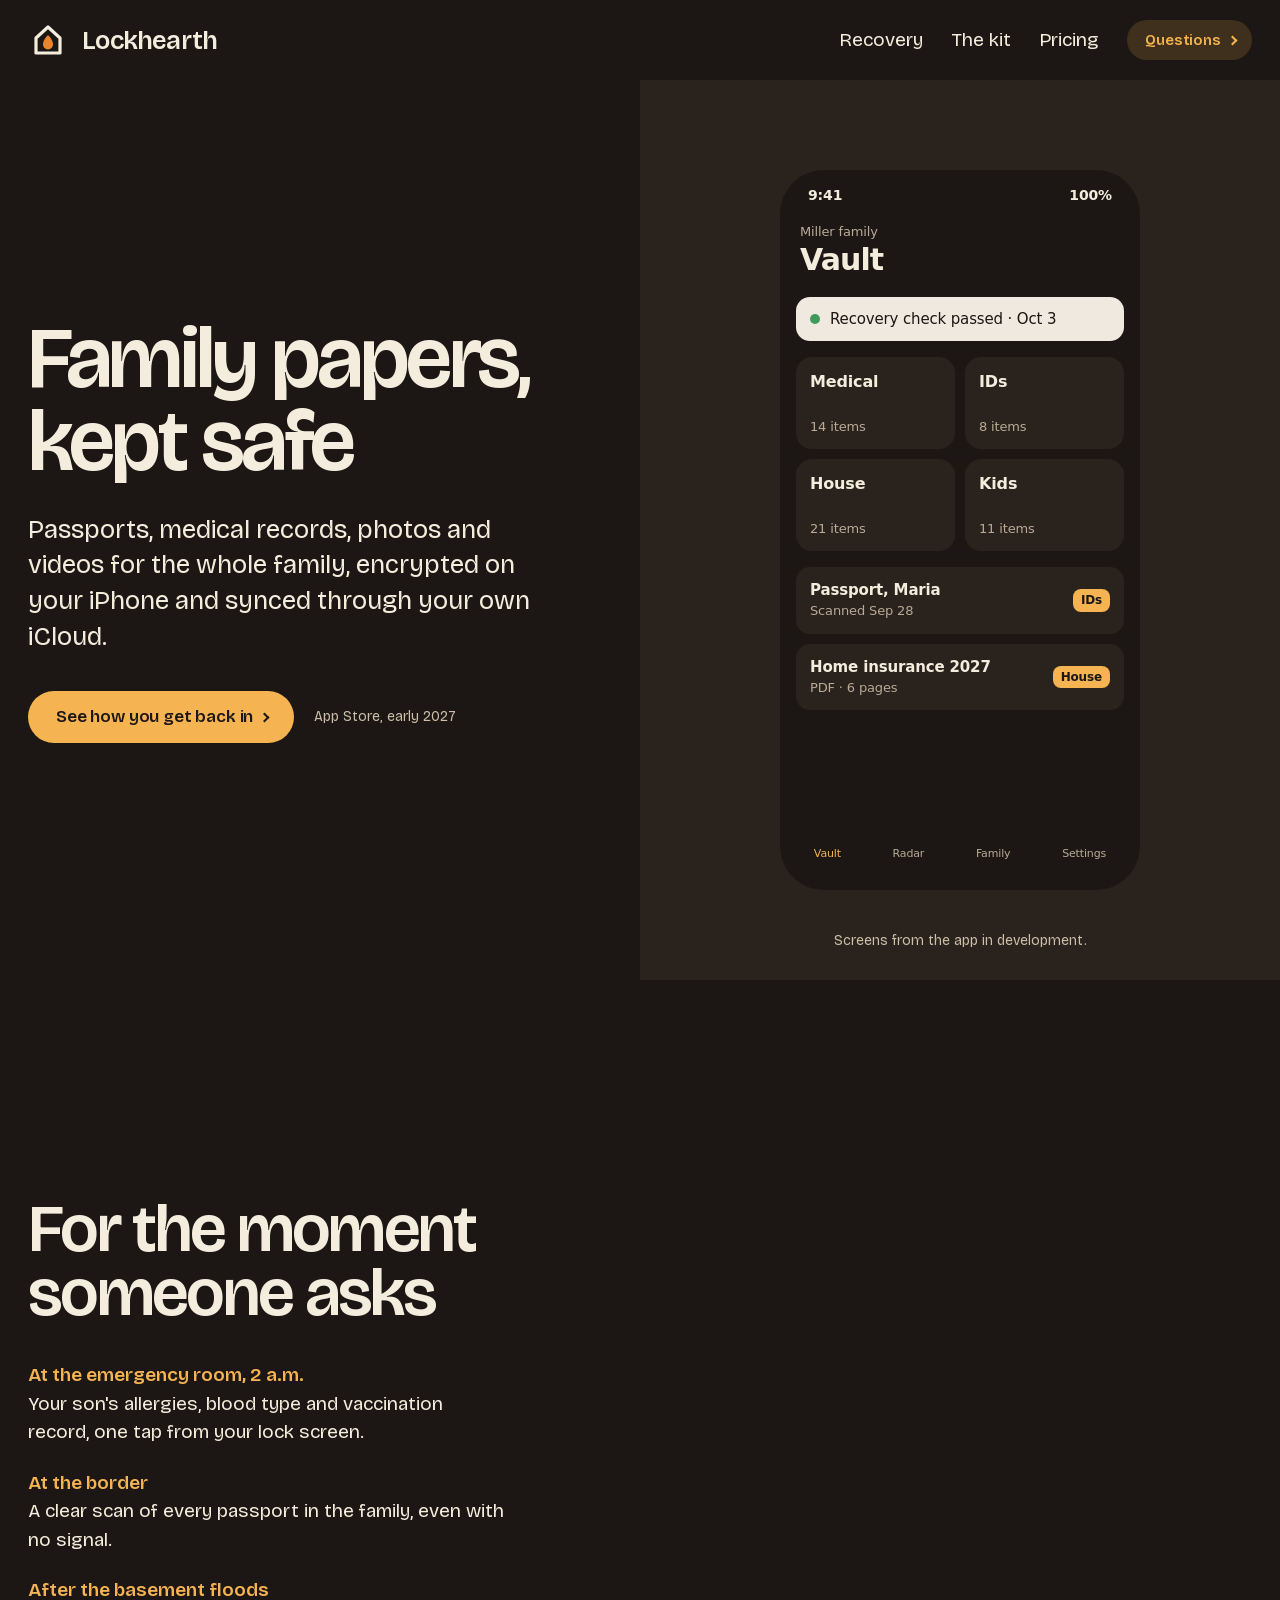
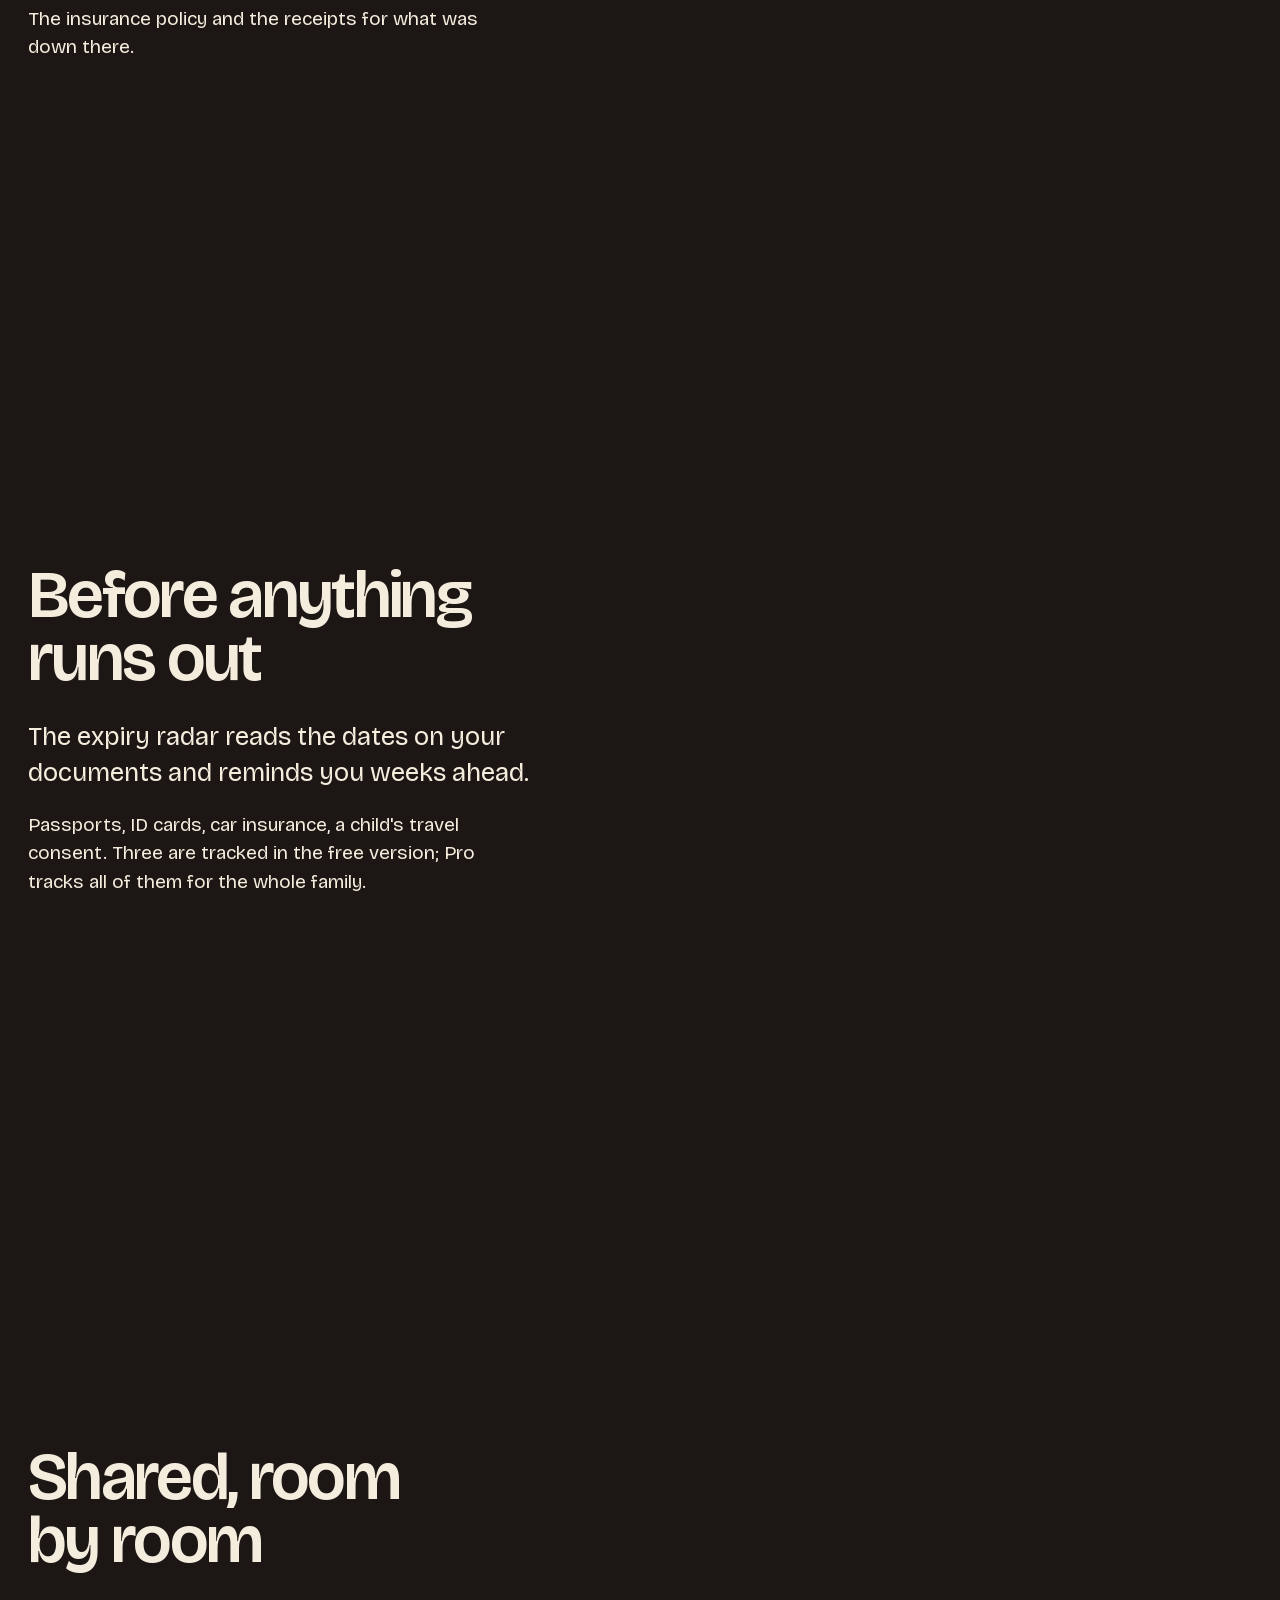
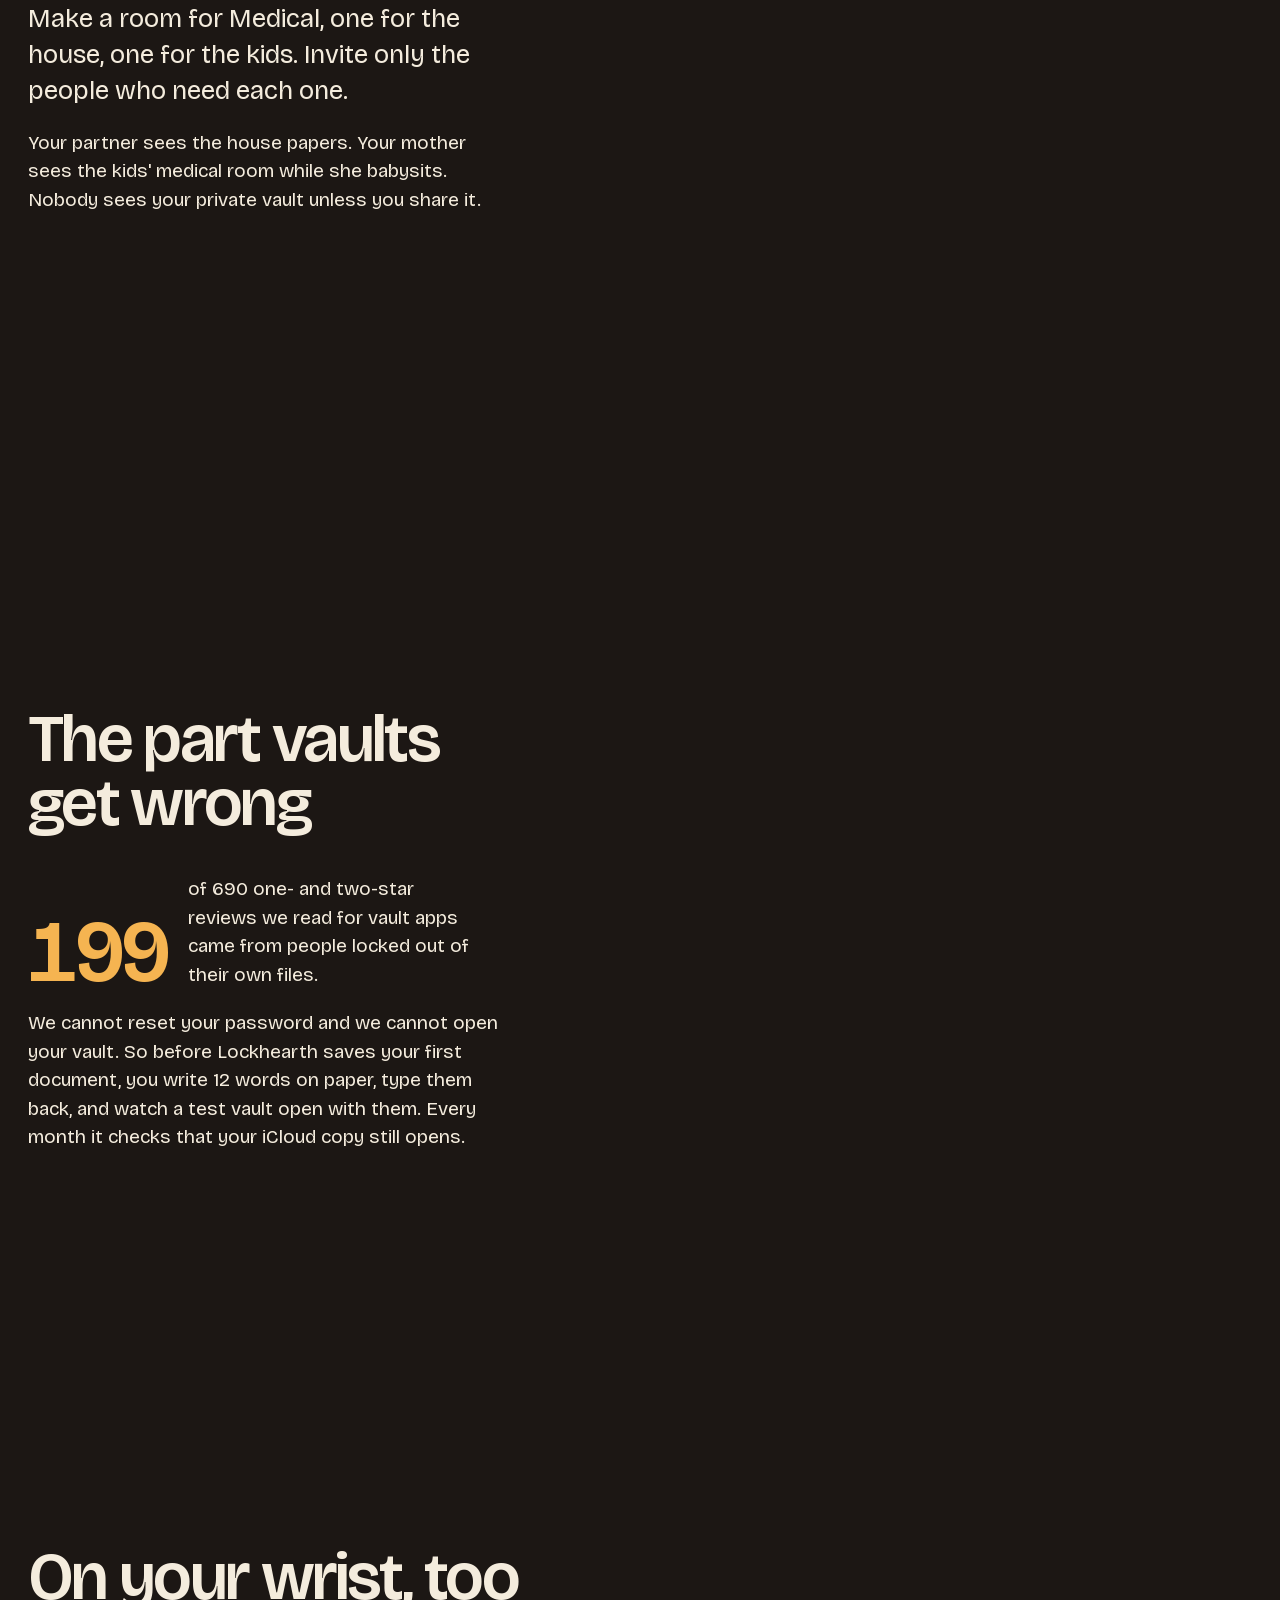
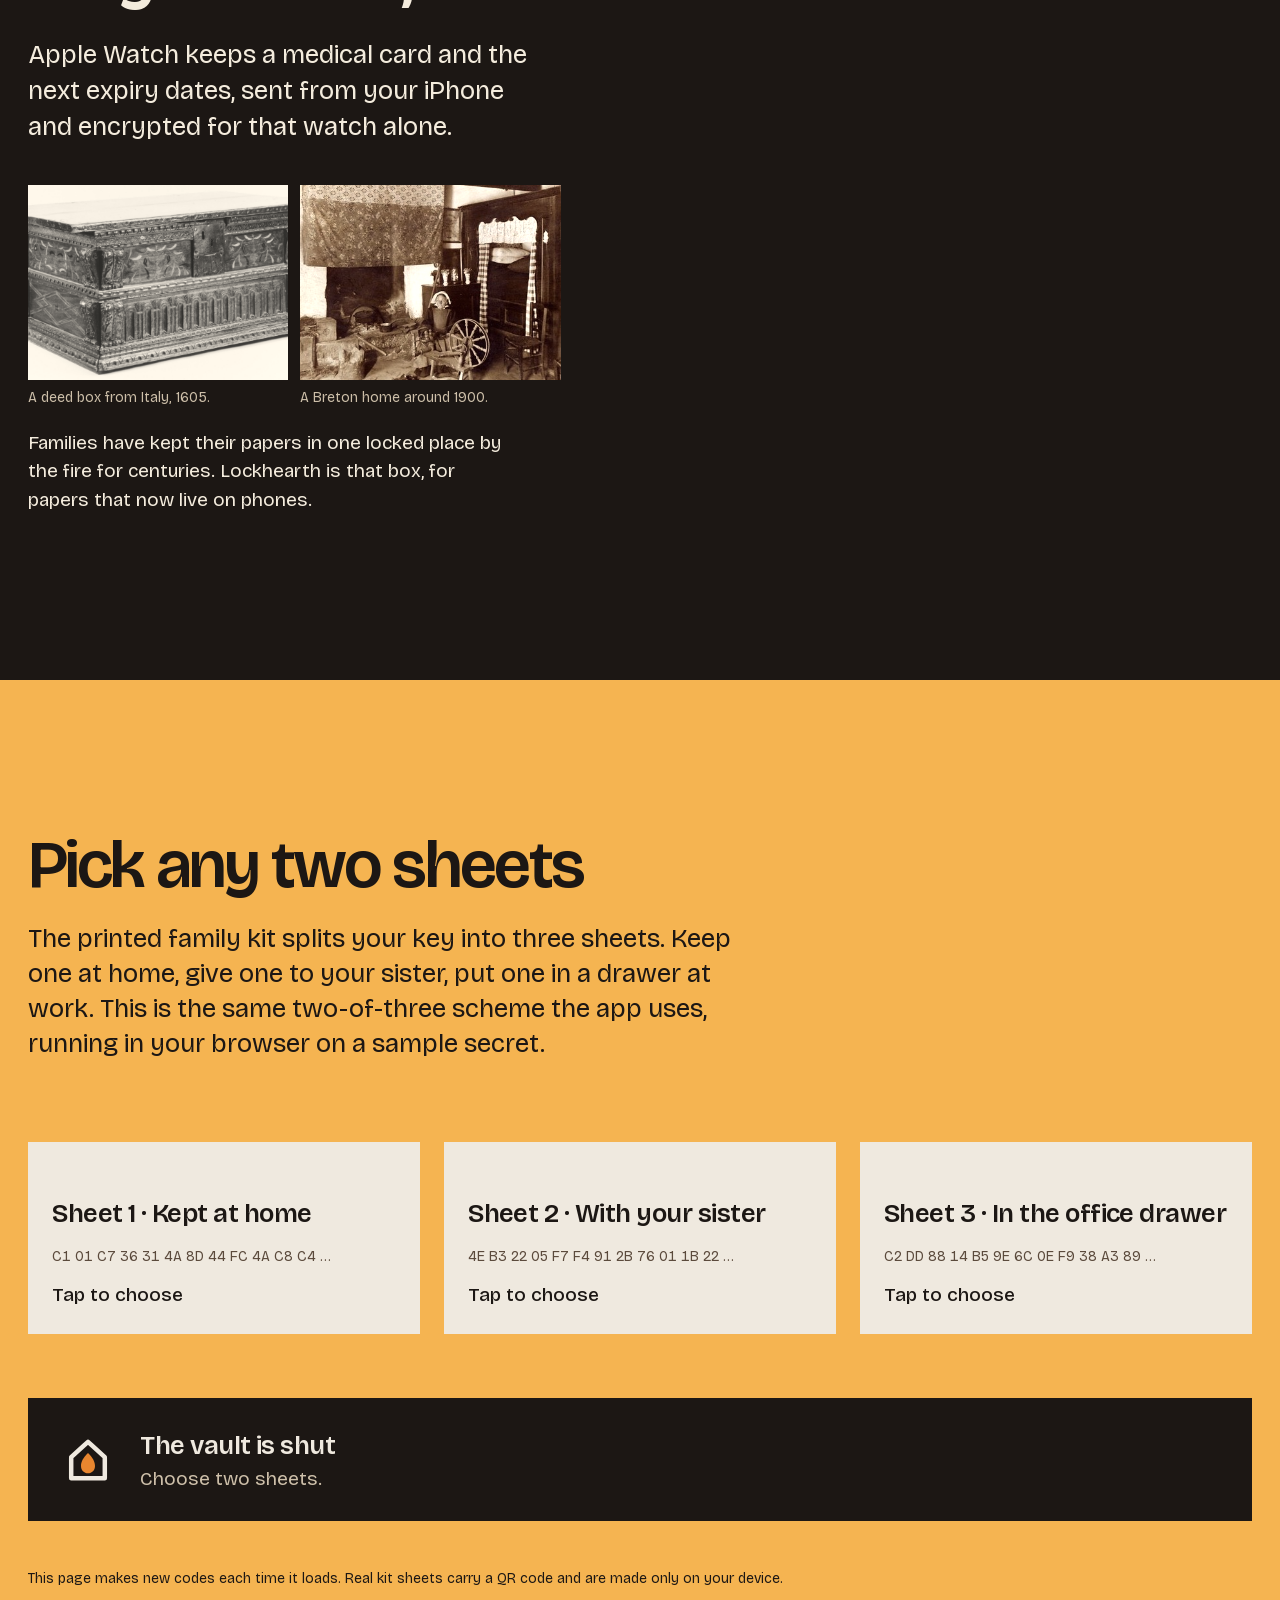
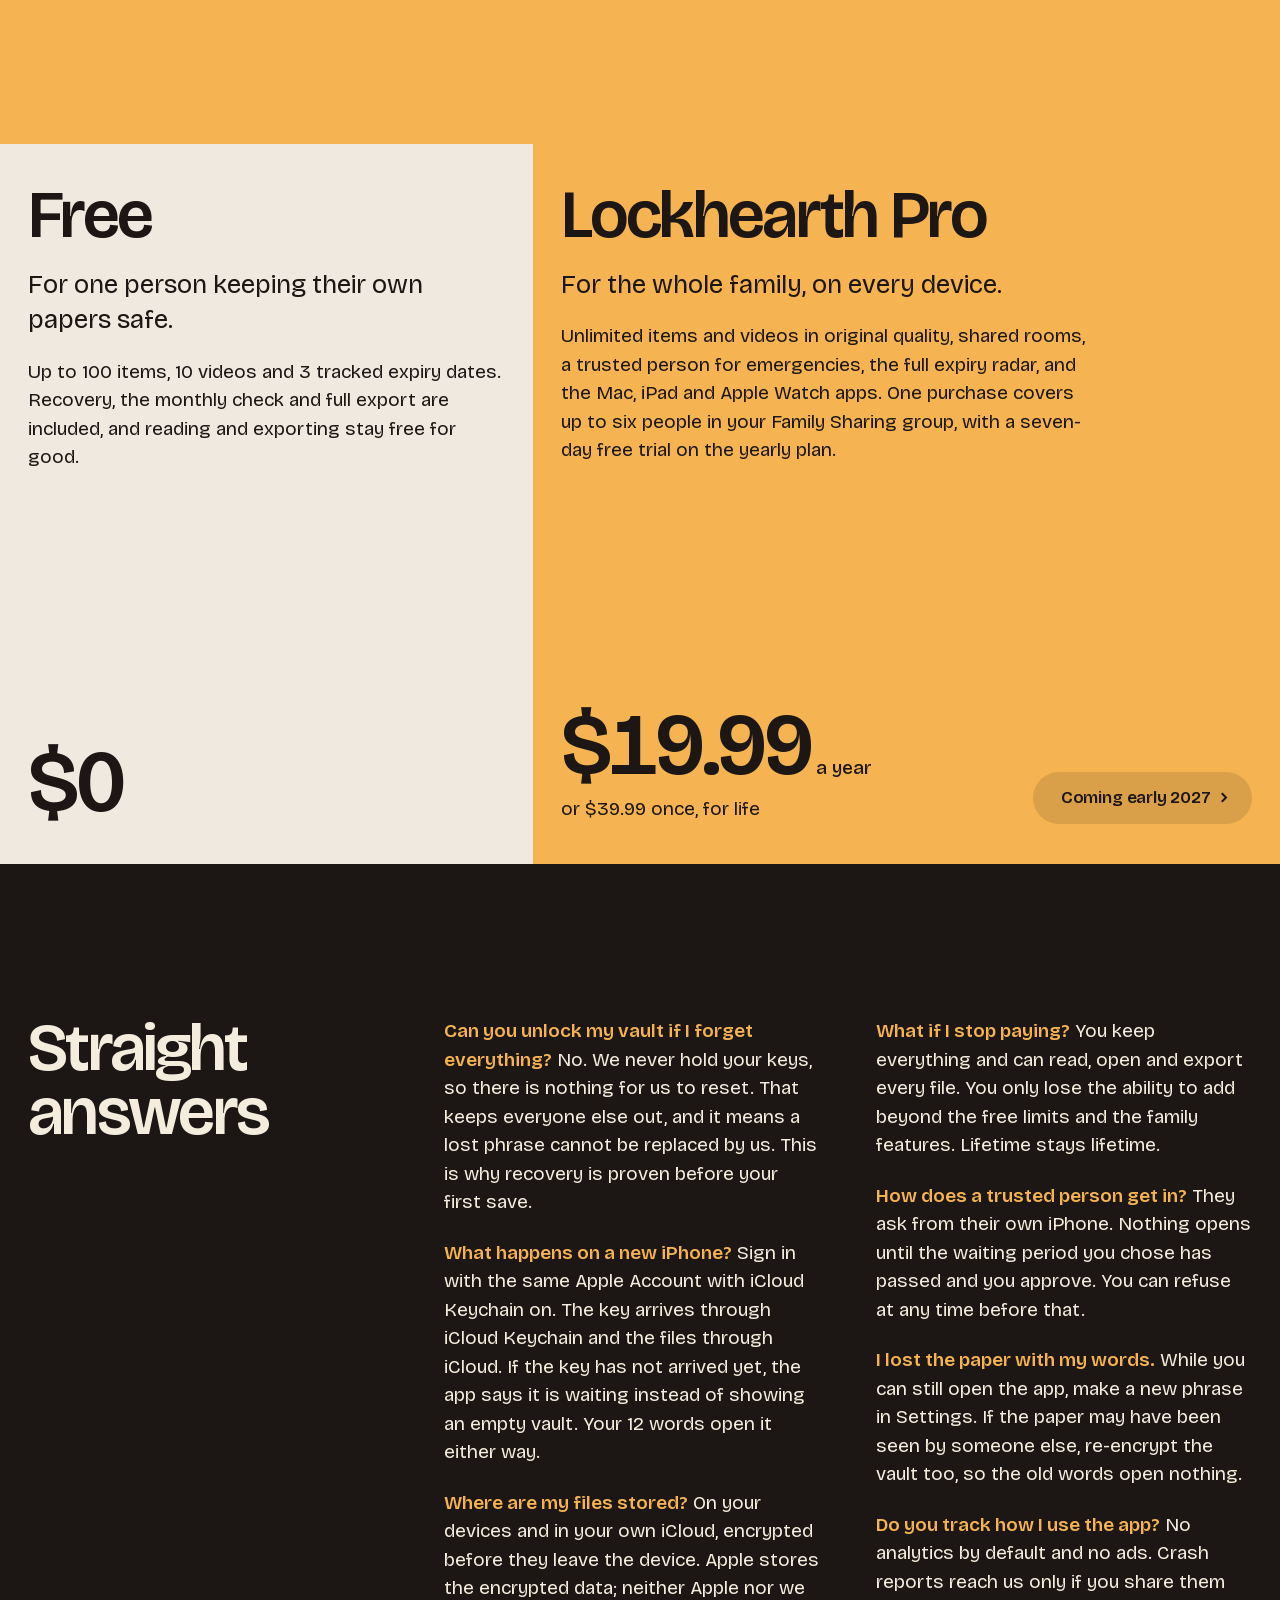
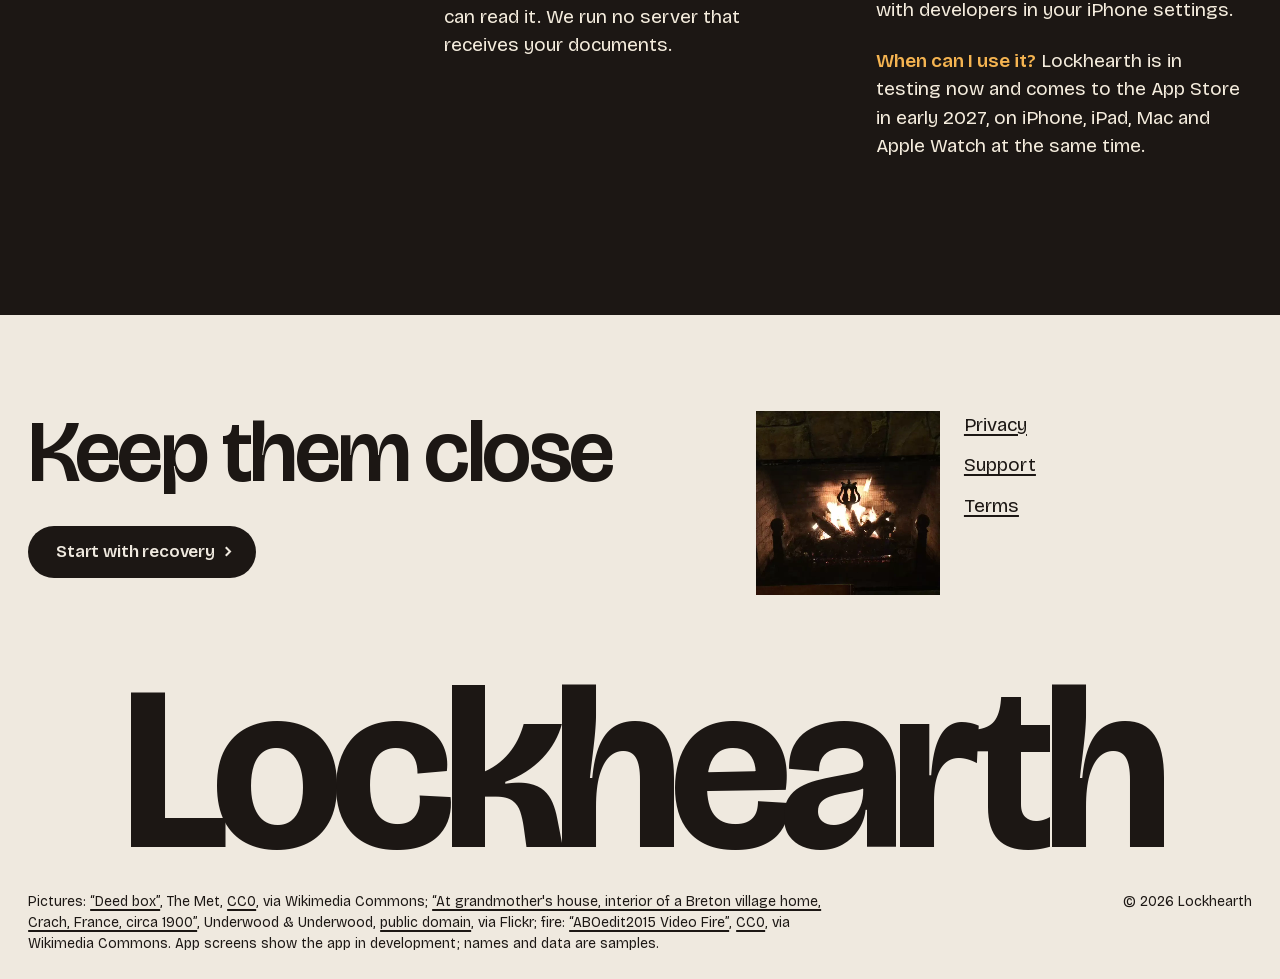
==== commit 49e85567: "Pill buttons with sliding chevron, spring press and tinted secondary style Co-Authored-By: Claude Op" ====
--- a/index.html
+++ b/index.html
@@ -25,7 +25,7 @@
     <a href="#recovery">Recovery</a>
     <a href="#kit">The kit</a>
     <a href="#pricing">Pricing</a>
-    <a class="button button--amber" href="#questions">Questions</a>
+    <a class="button button--tinted button--small" href="#questions">Questions</a>
   </nav>
 </header>
 
@@ -234,7 +234,7 @@
       </div>
       <div class="plan__foot">
         <div><p class="price num">$19.99<small>a year</small></p><p class="or num">or $39.99 once, for life</p></div>
-        <a class="button" href="#questions">Coming early 2027</a>
+        <a class="button button--ink-tinted" href="#questions">Coming early 2027</a>
       </div>
     </div>
   </div>
--- a/style.css
+++ b/style.css
@@ -61,19 +61,35 @@
 .skip:focus { top: var(--margin); }
 .num { font-variant-numeric: tabular-nums; }
 
-/* Buttons: one shape, square, one fill. */
+/* Buttons: one shape, a full pill, iOS-style press and a sliding chevron. */
 .button {
-  display: inline-flex; align-items: center; justify-content: center;
-  min-height: 56px; padding: 0 28px;
-  background: var(--ink); color: var(--paper);
-  font: inherit; font-weight: 500; text-decoration: none;
-  border: 0; cursor: pointer;
-  transition: transform 160ms var(--ease), background-color 160ms var(--ease), color 160ms var(--ease);
-}
-.button:hover { background: var(--accent); color: var(--accent-ink); }
-.button:active { transform: translateY(2px); }
-.button--amber { background: var(--accent); color: var(--accent-ink); }
-.button--amber:hover { background: var(--paper); color: var(--ink); }
+  --b-bg: var(--ink); --b-fg: var(--paper);
+  display: inline-flex; align-items: center; justify-content: center; gap: 10px;
+  min-height: 52px; padding: 0 26px 0 28px; border-radius: 999px;
+  background: var(--b-bg); color: var(--b-fg);
+  font: inherit; font-size: 17px; font-weight: 600; letter-spacing: -0.01em; text-decoration: none;
+  border: 0; cursor: pointer; -webkit-tap-highlight-color: transparent;
+  transition: transform 380ms cubic-bezier(0.34, 1.56, 0.64, 1), background-color 200ms var(--ease), color 200ms var(--ease);
+}
+.button::after {
+  content: ""; width: 7px; height: 7px; flex: none;
+  border-top: 2px solid currentColor; border-right: 2px solid currentColor;
+  transform: rotate(45deg); margin-left: -2px;
+  transition: transform 260ms var(--ease);
+}
+.button, .button:hover { text-decoration: none; }
+.button:hover::after { transform: translateX(3px) rotate(45deg); }
+.button:hover { background: color-mix(in srgb, var(--b-bg) 88%, white); }
+.button:active { transform: scale(0.96); transition-duration: 120ms; }
+.button:focus-visible { outline: 3px solid var(--accent); outline-offset: 4px; }
+.button--amber { --b-bg: var(--accent); --b-fg: var(--accent-ink); }
+.button--amber:hover { background: color-mix(in srgb, var(--accent) 86%, white); }
+.button--tinted { --b-bg: color-mix(in srgb, var(--accent) 16%, transparent); --b-fg: var(--accent); }
+.button--tinted:hover { background: color-mix(in srgb, var(--accent) 26%, transparent); }
+.button--ink-tinted { --b-bg: color-mix(in srgb, var(--ink) 12%, transparent); --b-fg: var(--ink); }
+.button--ink-tinted:hover { background: color-mix(in srgb, var(--ink) 20%, transparent); }
+.button--small { min-height: 40px; padding: 0 16px 0 18px; font-size: 15px; }
+.button--plain::after { display: none; }
 
 /* The kit stripe: alternating ink and paper bars, the header of every printed sheet. */
 .stripe {
@@ -383,6 +399,8 @@
 }
 
 @media (prefers-reduced-motion: reduce) {
+  .button, .button::after { transition: none; }
+  .button:active { transform: none; }
   html { scroll-behavior: auto; }
   .js .reveal { opacity: 1; transform: none; transition: none; }
   .hero__frame img { transition: none; }
--- a/home.css
+++ b/home.css
@@ -7,8 +7,7 @@
 .top .wordmark { color: var(--on-bg); }
 .top nav { display: flex; gap: 28px; align-items: center; }
 .top nav a { text-decoration: none; }
-.top nav a:hover { text-decoration: underline; text-decoration-color: var(--accent); }
-.top .button { min-height: 44px; padding: 0 18px; }
+.top nav a:not(.button):hover { text-decoration: underline; text-decoration-color: var(--accent); }
 
 .story { display: grid; grid-template-columns: minmax(0, 1fr) minmax(0, 1fr); }
 .chapters { padding: 0 var(--margin); }
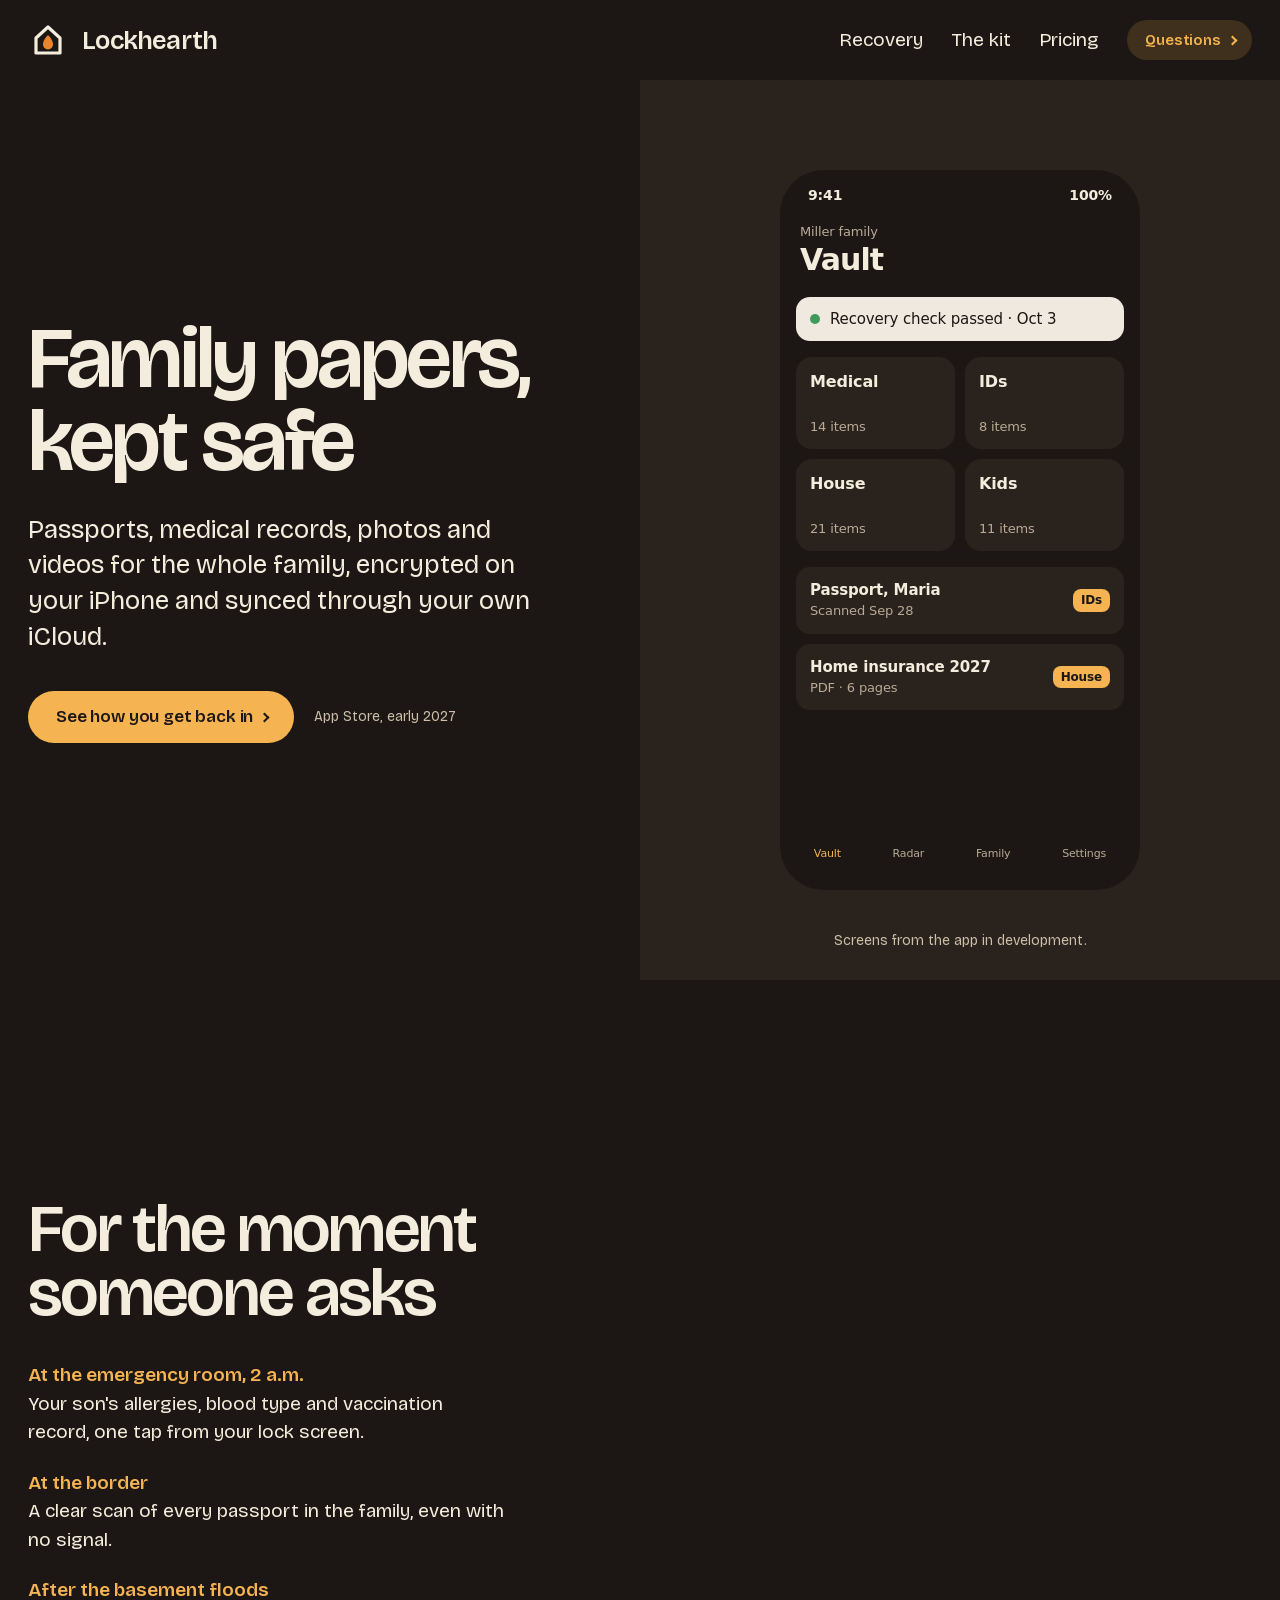
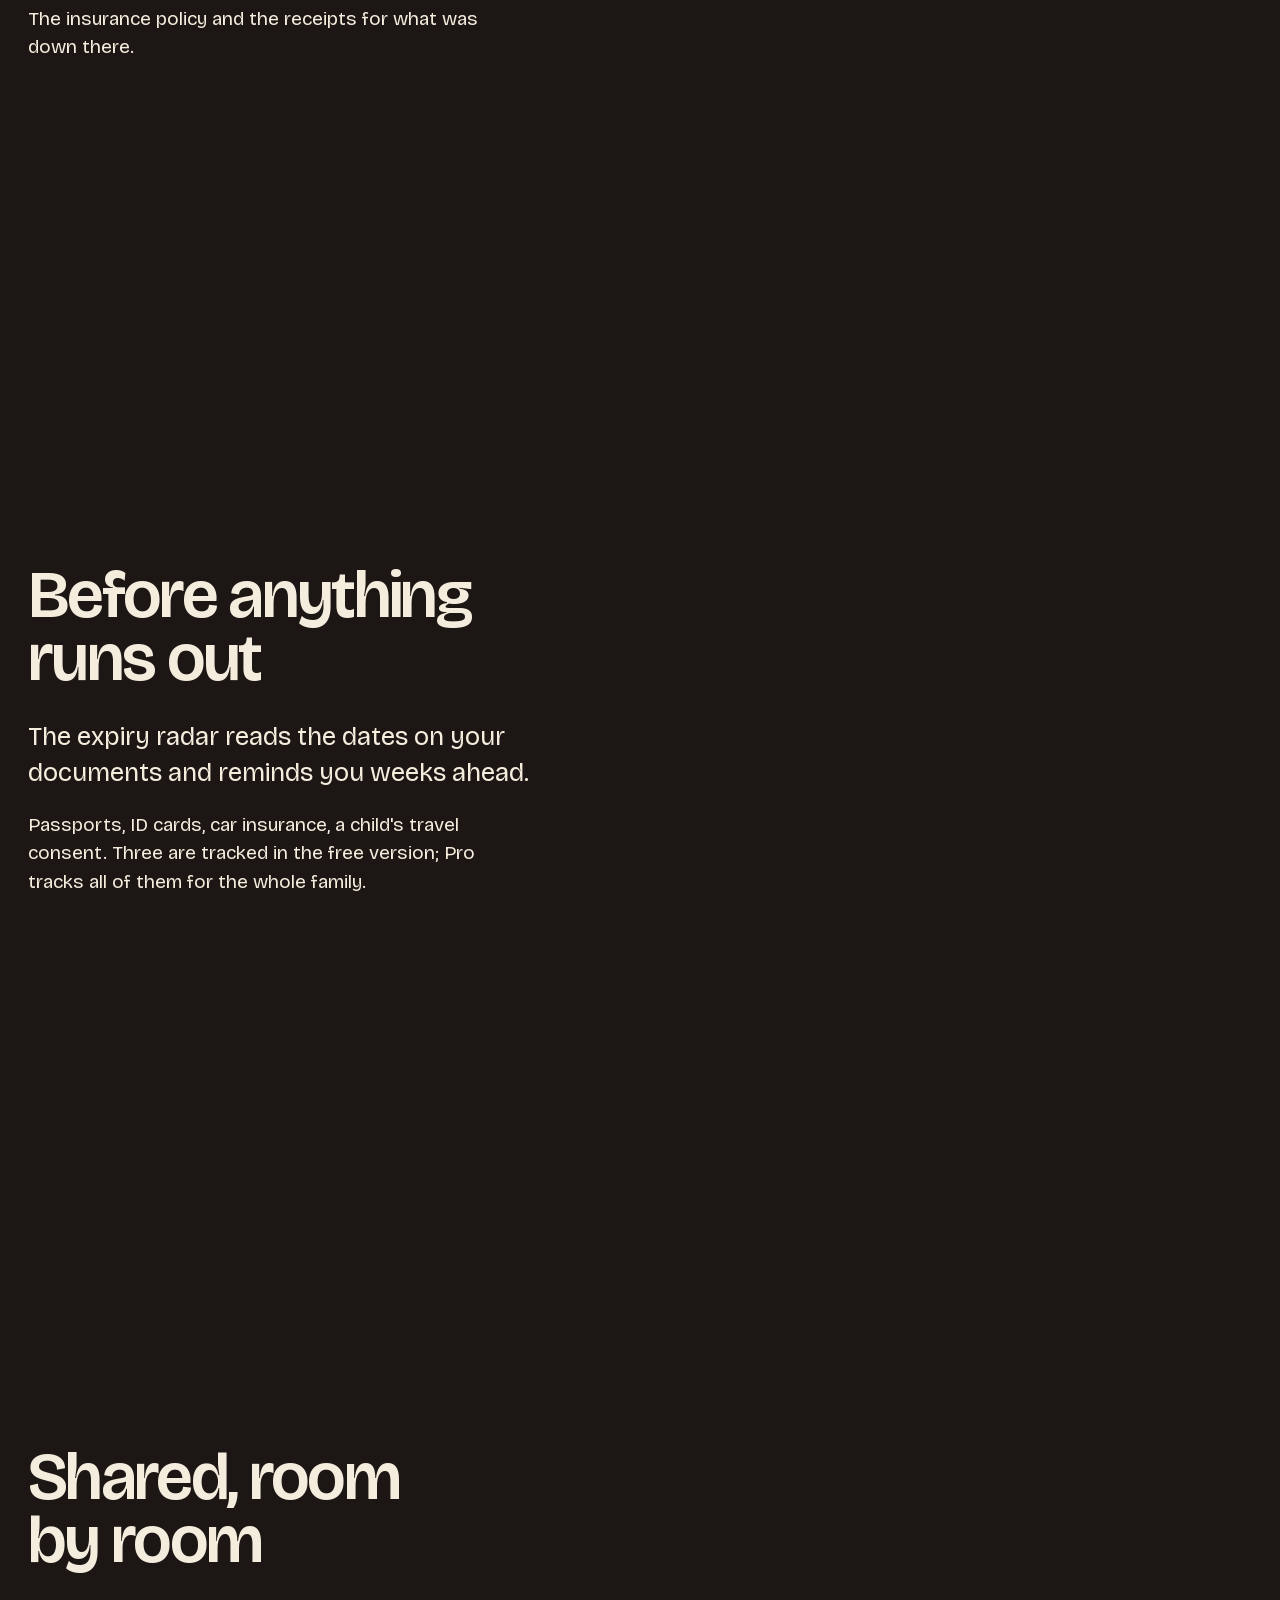
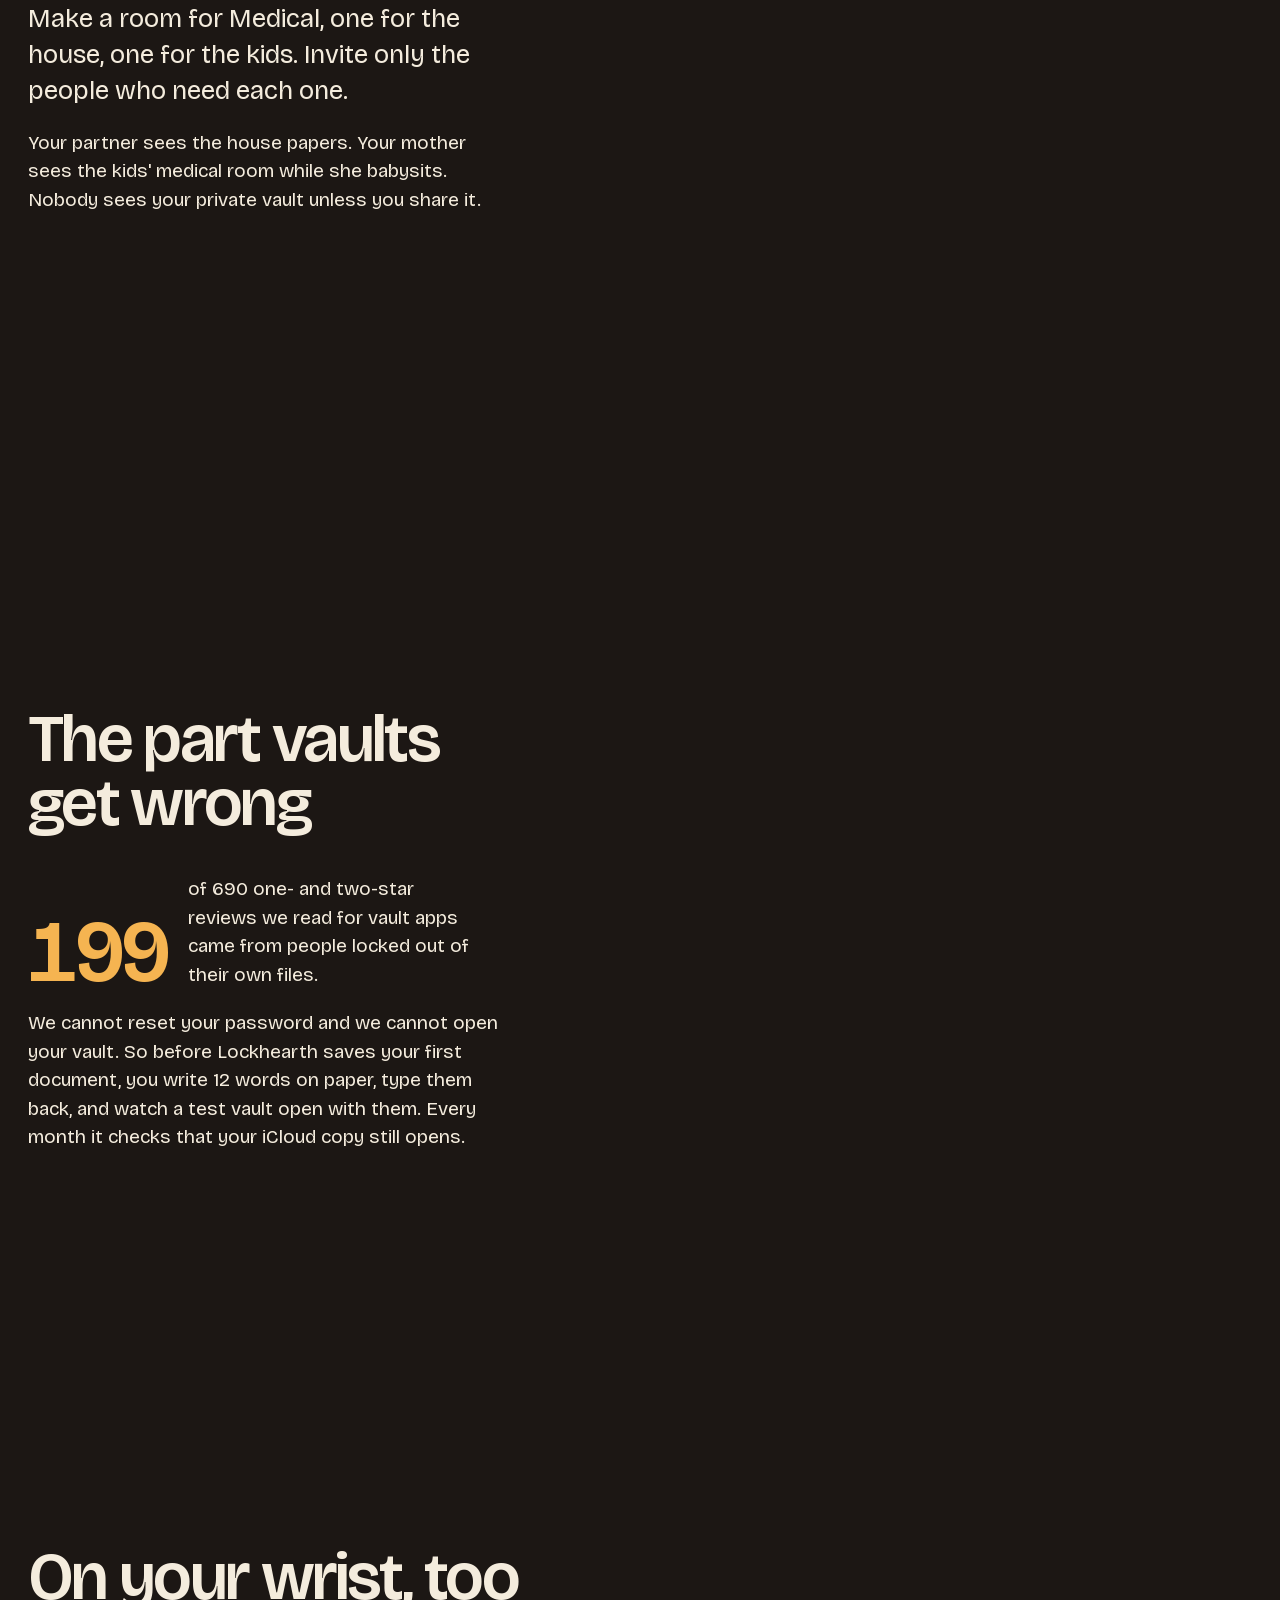
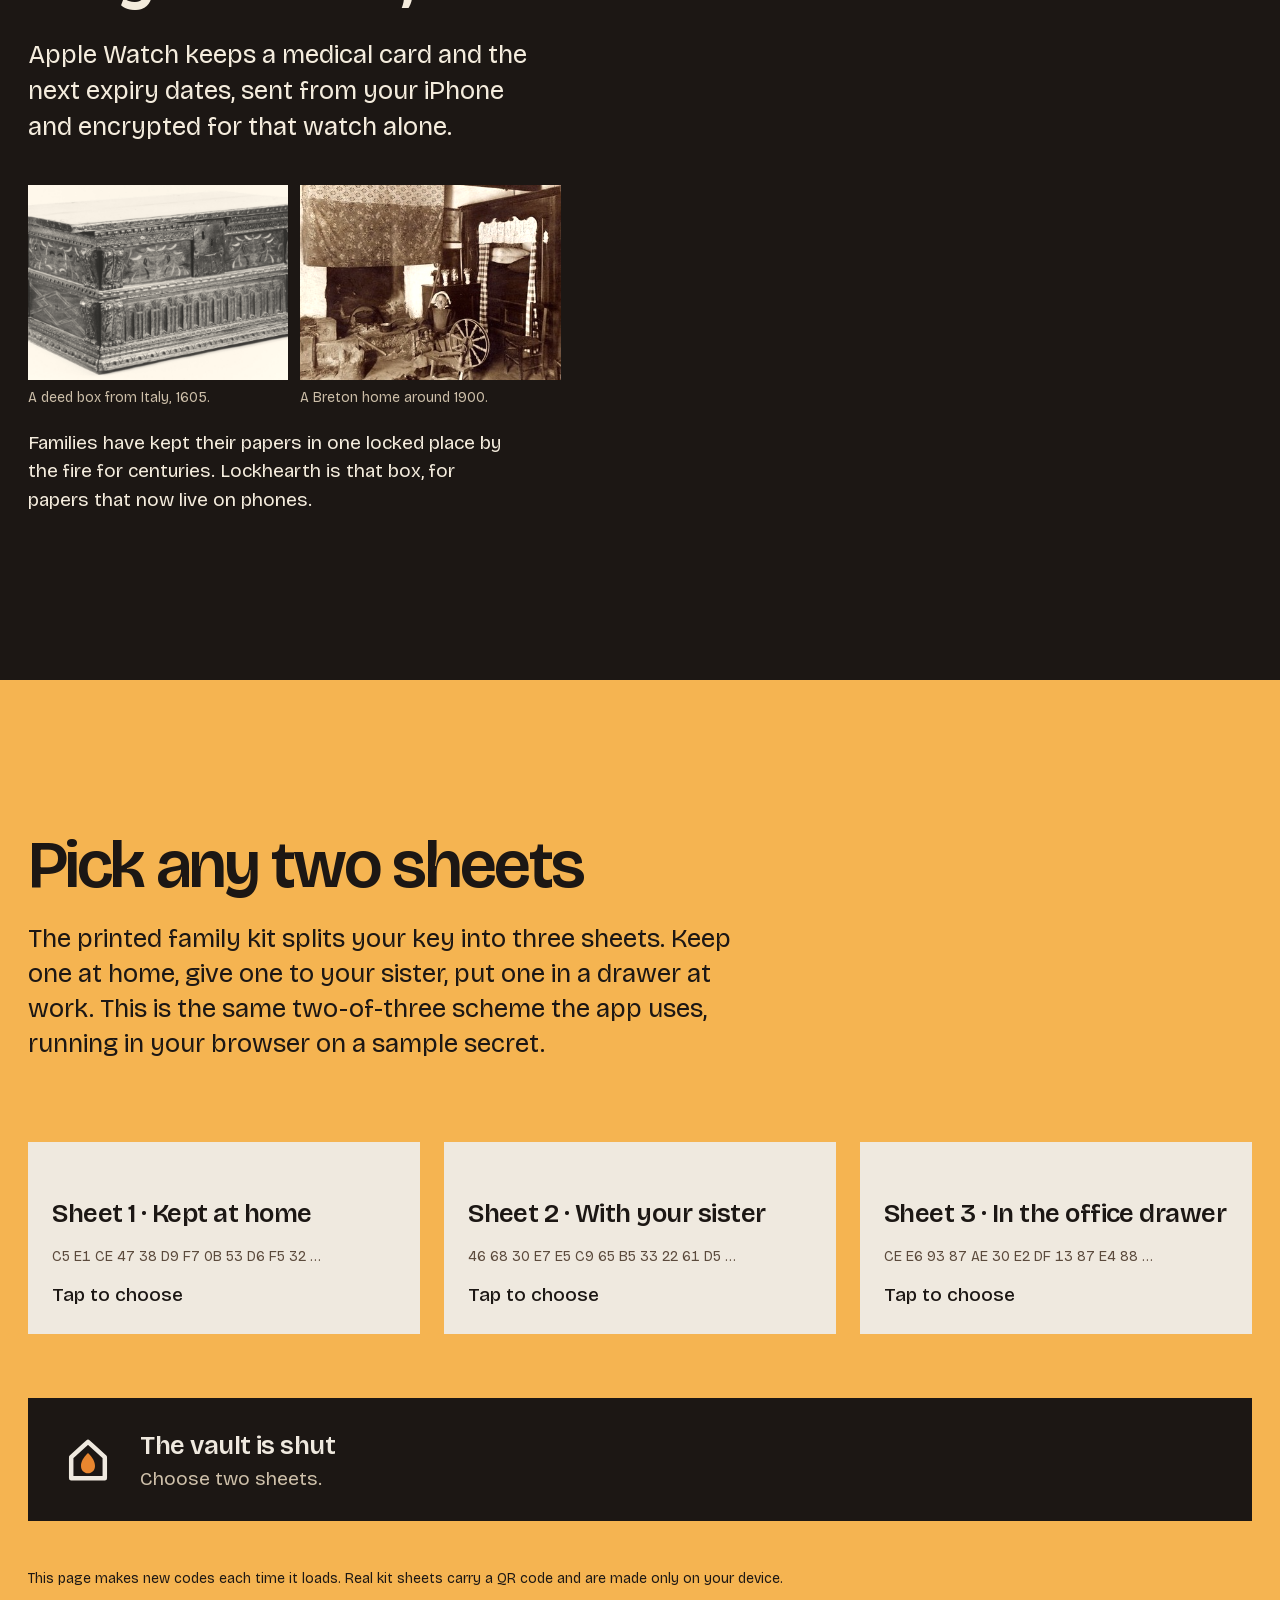
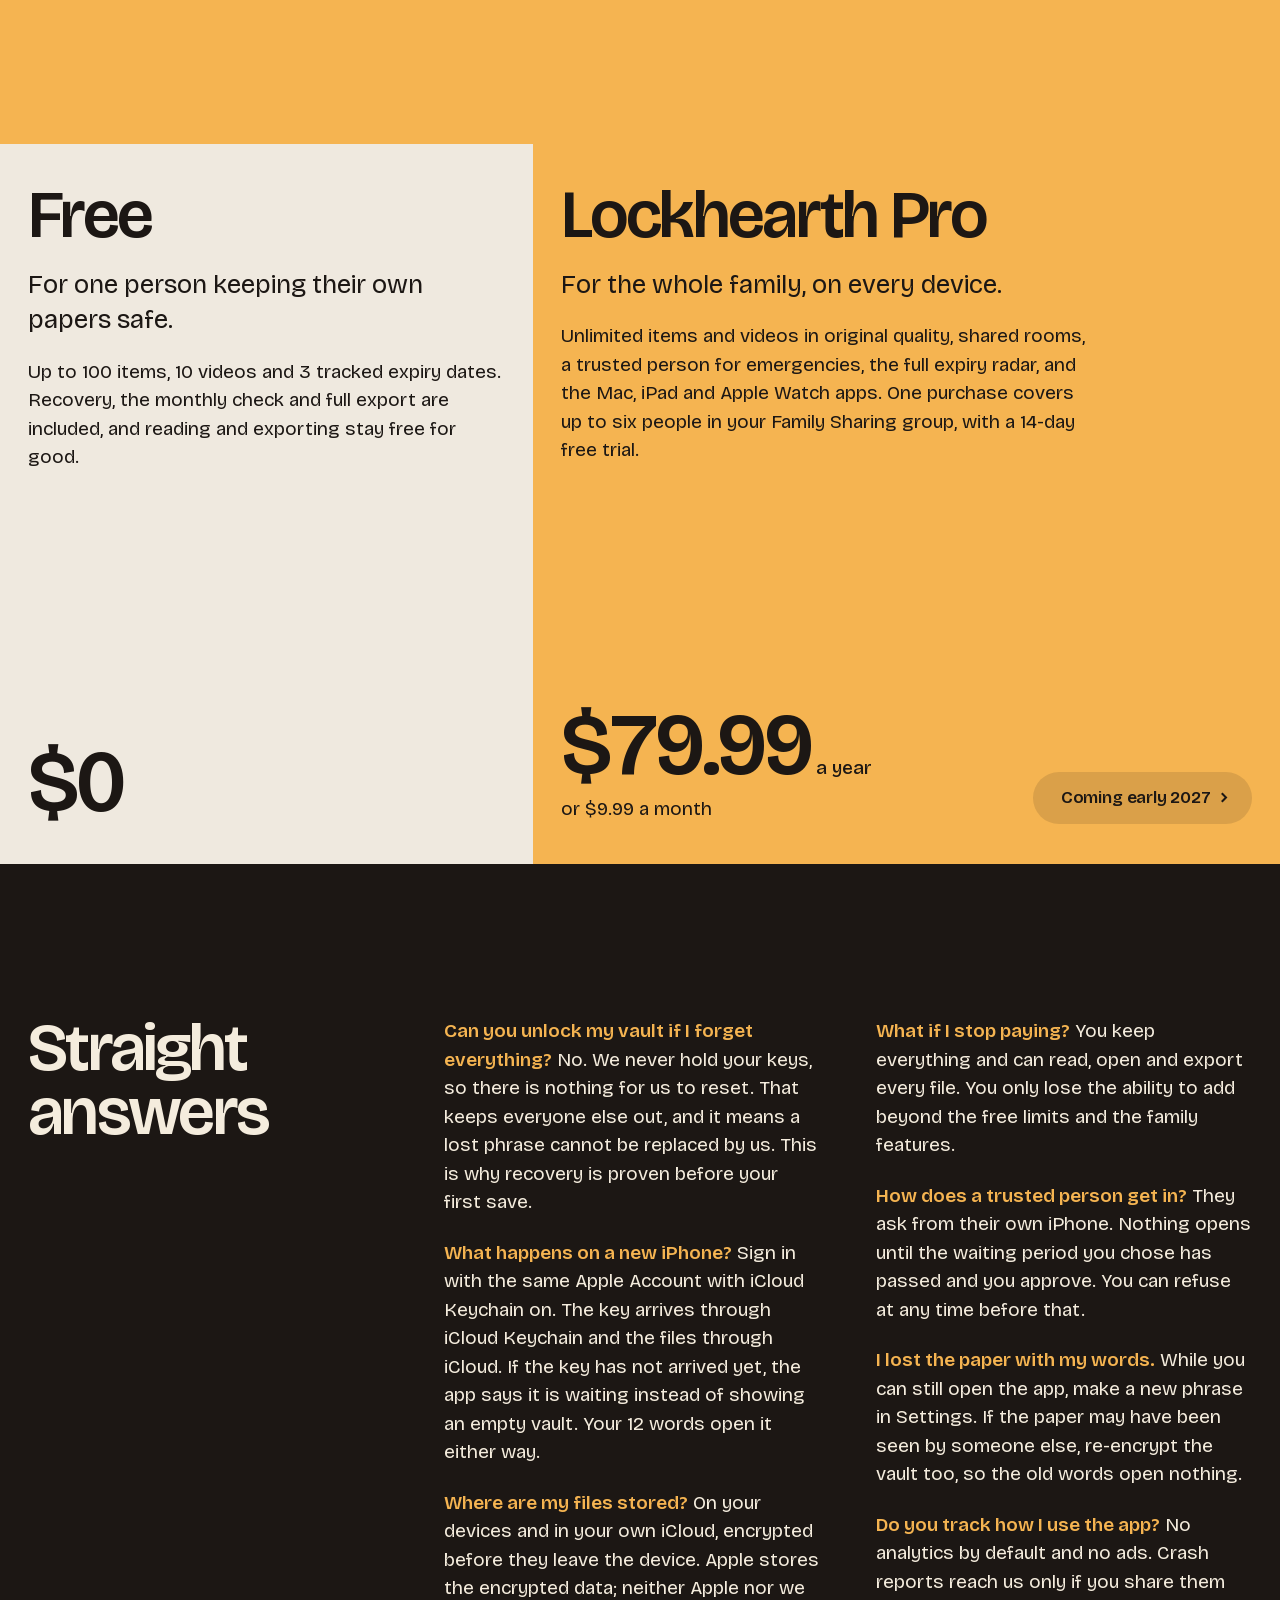
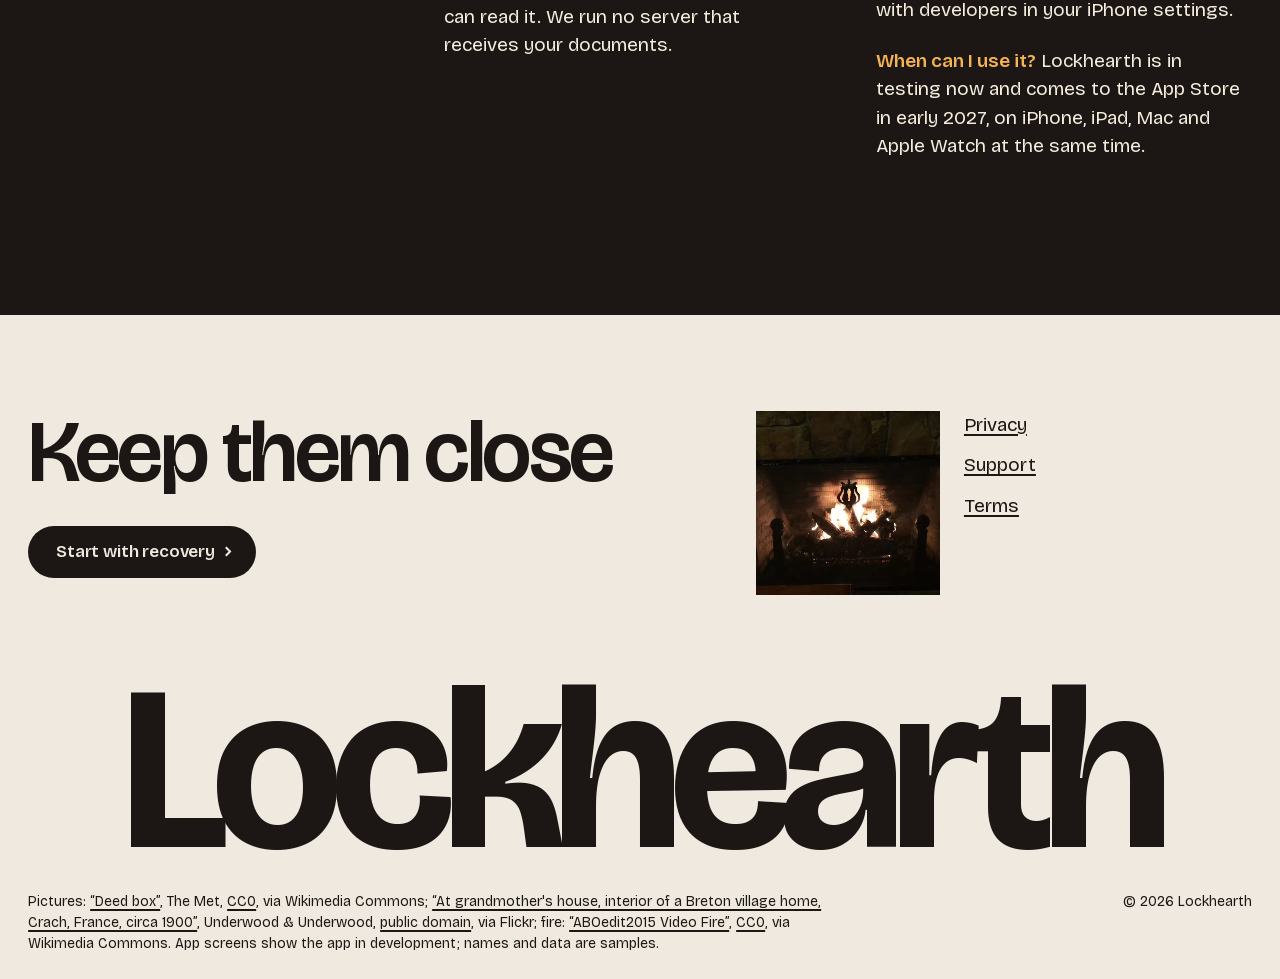
==== commit 5d3ee3ec: "Update Pro pricing: $79.99 a year or $9.99 a month, 14-day trial, no lifetime" ====
--- a/index.html
+++ b/index.html
@@ -230,10 +230,10 @@
       <div>
         <h2>Lockhearth Pro</h2>
         <p class="who">For the whole family, on every device.</p>
-        <p class="incl">Unlimited items and videos in original quality, shared rooms, a trusted person for emergencies, the full expiry radar, and the Mac, iPad and Apple Watch apps. One purchase covers up to six people in your Family Sharing group, with a seven-day free trial on the yearly plan.</p>
+        <p class="incl">Unlimited items and videos in original quality, shared rooms, a trusted person for emergencies, the full expiry radar, and the Mac, iPad and Apple Watch apps. One purchase covers up to six people in your Family Sharing group, with a 14-day free trial.</p>
       </div>
       <div class="plan__foot">
-        <div><p class="price num">$19.99<small>a year</small></p><p class="or num">or $39.99 once, for life</p></div>
+        <div><p class="price num">$79.99<small>a year</small></p><p class="or num">or $9.99 a month</p></div>
         <a class="button button--ink-tinted" href="#questions">Coming early 2027</a>
       </div>
     </div>
@@ -247,7 +247,7 @@
       <p><b>Can you unlock my vault if I forget everything?</b> No. We never hold your keys, so there is nothing for us to reset. That keeps everyone else out, and it means a lost phrase cannot be replaced by us. This is why recovery is proven before your first save.</p>
       <p><b>What happens on a new iPhone?</b> Sign in with the same Apple Account with iCloud Keychain on. The key arrives through iCloud Keychain and the files through iCloud. If the key has not arrived yet, the app says it is waiting instead of showing an empty vault. Your 12 words open it either way.</p>
       <p><b>Where are my files stored?</b> On your devices and in your own iCloud, encrypted before they leave the device. Apple stores the encrypted data; neither Apple nor we can read it. We run no server that receives your documents.</p>
-      <p><b>What if I stop paying?</b> You keep everything and can read, open and export every file. You only lose the ability to add beyond the free limits and the family features. Lifetime stays lifetime.</p>
+      <p><b>What if I stop paying?</b> You keep everything and can read, open and export every file. You only lose the ability to add beyond the free limits and the family features.</p>
       <p><b>How does a trusted person get in?</b> They ask from their own iPhone. Nothing opens until the waiting period you chose has passed and you approve. You can refuse at any time before that.</p>
       <p><b>I lost the paper with my words.</b> While you can still open the app, make a new phrase in Settings. If the paper may have been seen by someone else, re-encrypt the vault too, so the old words open nothing.</p>
       <p><b>Do you track how I use the app?</b> No analytics by default and no ads. Crash reports reach us only if you share them with developers in your iPhone settings.</p>
